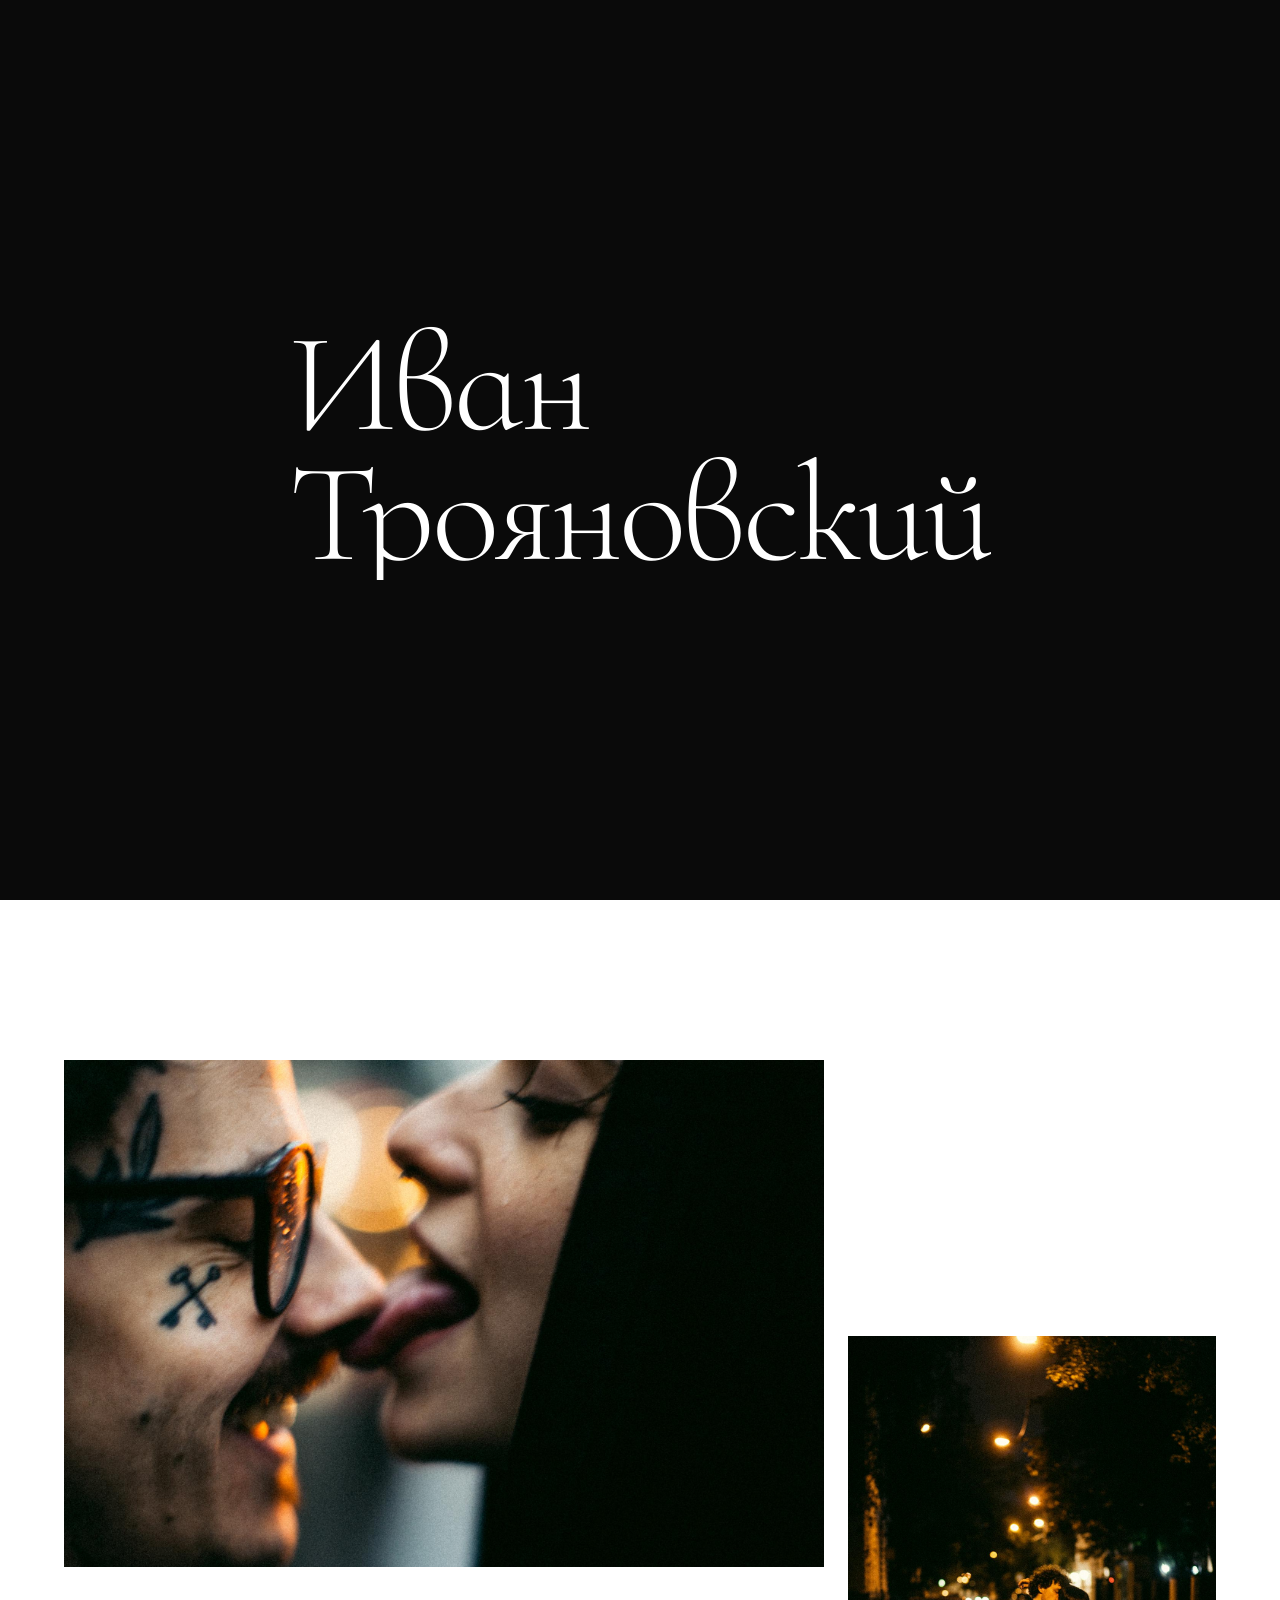
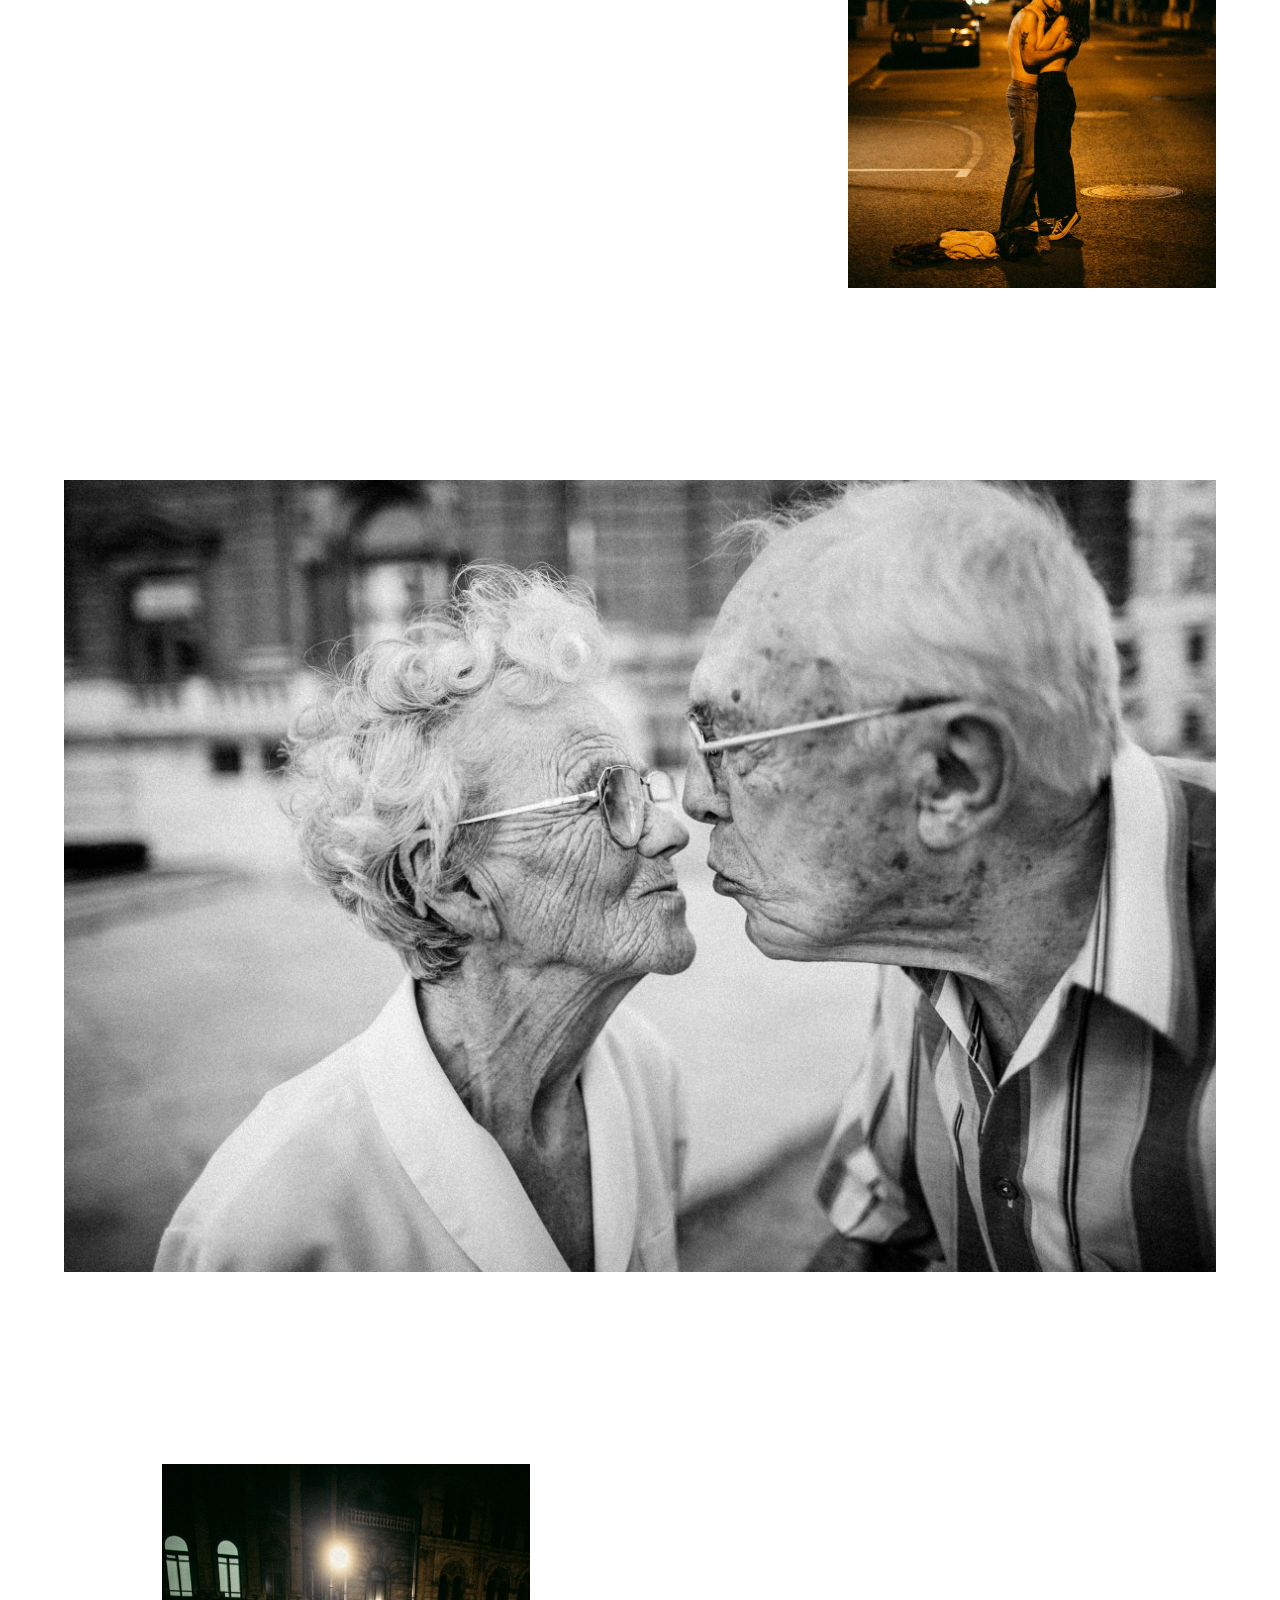
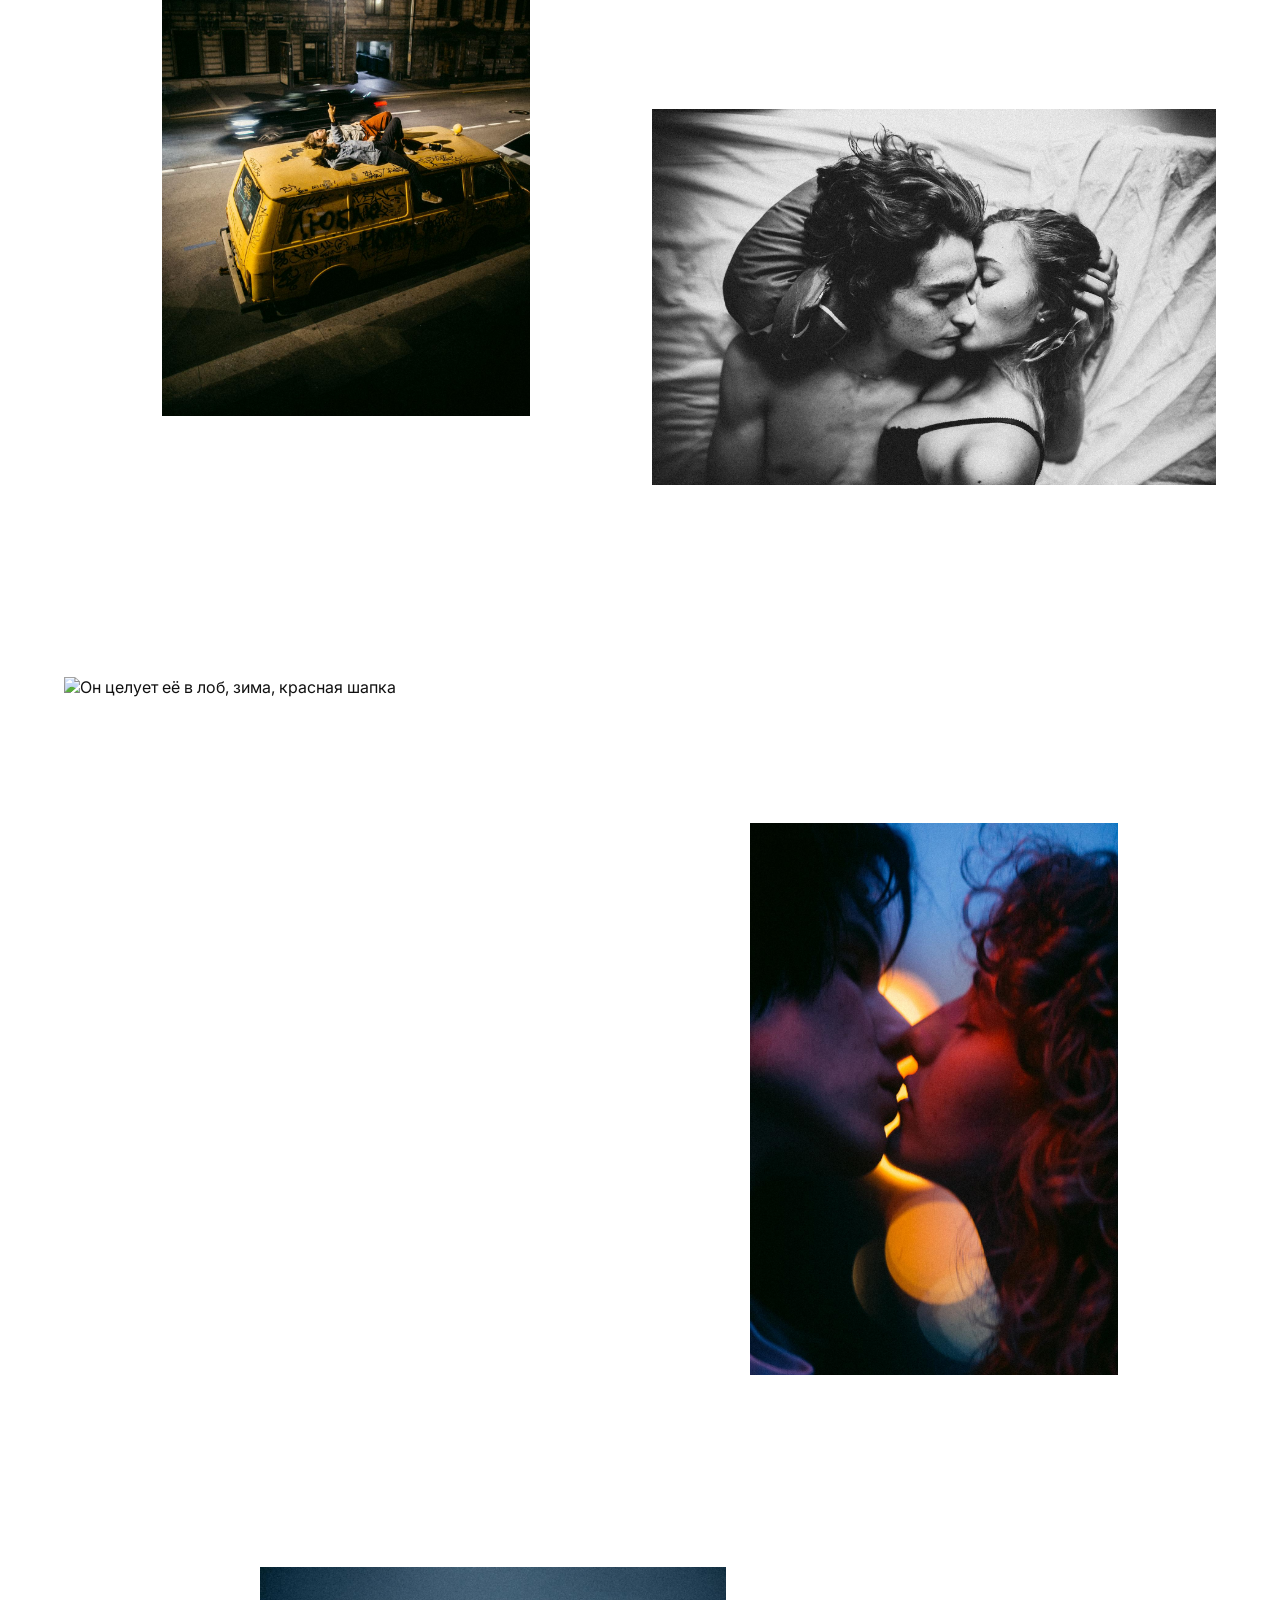
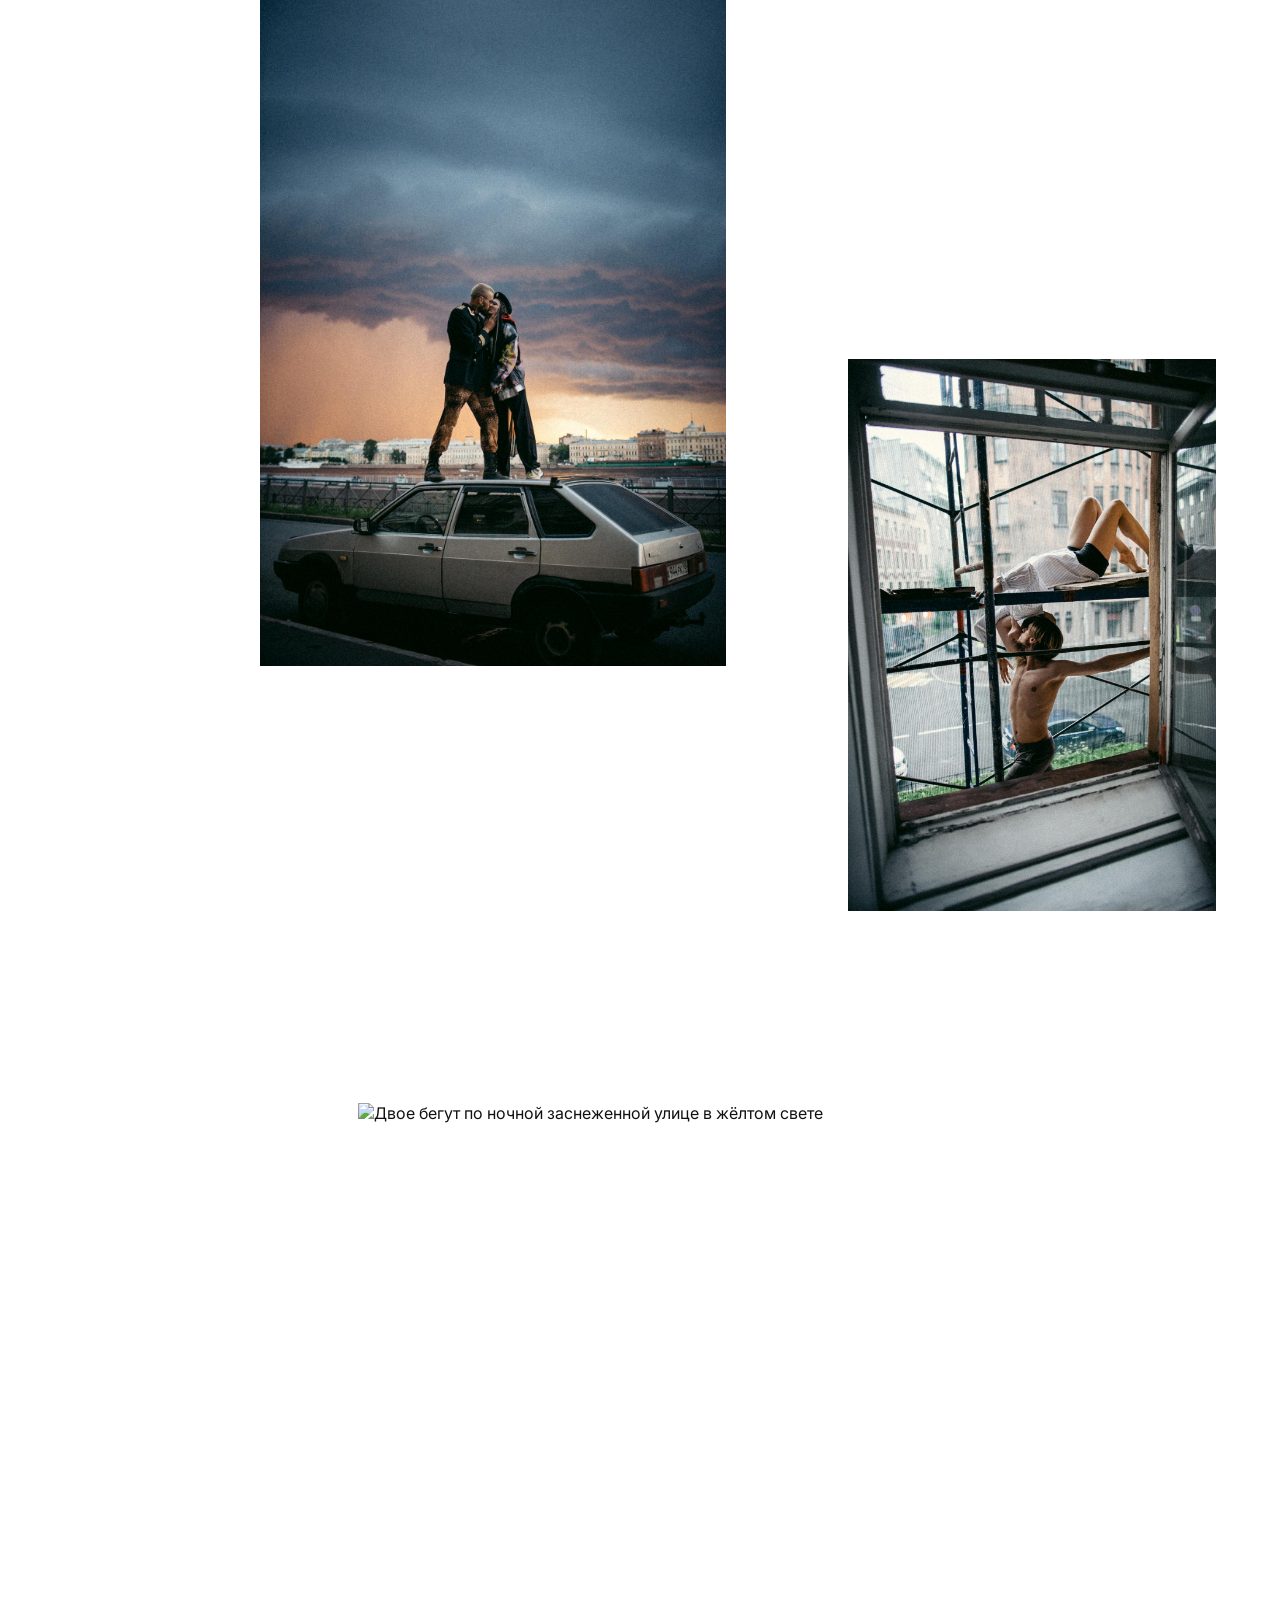
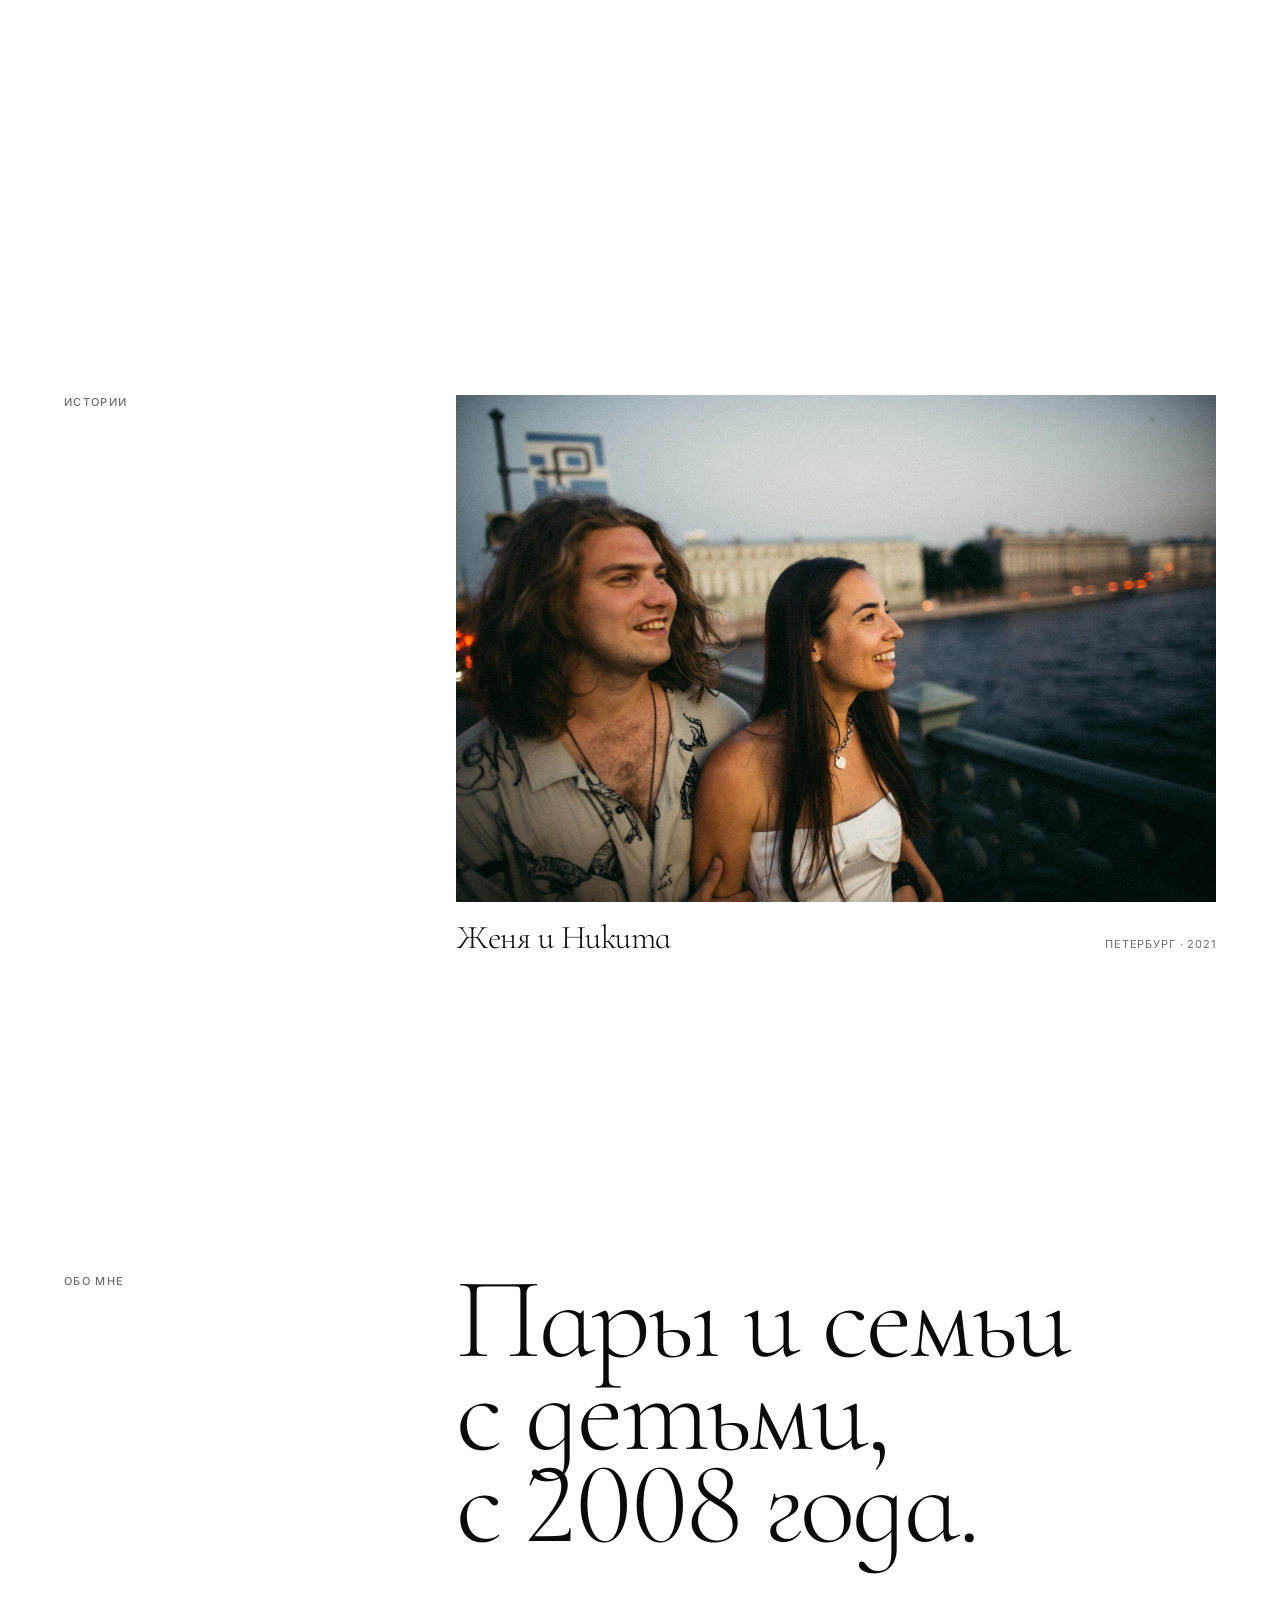
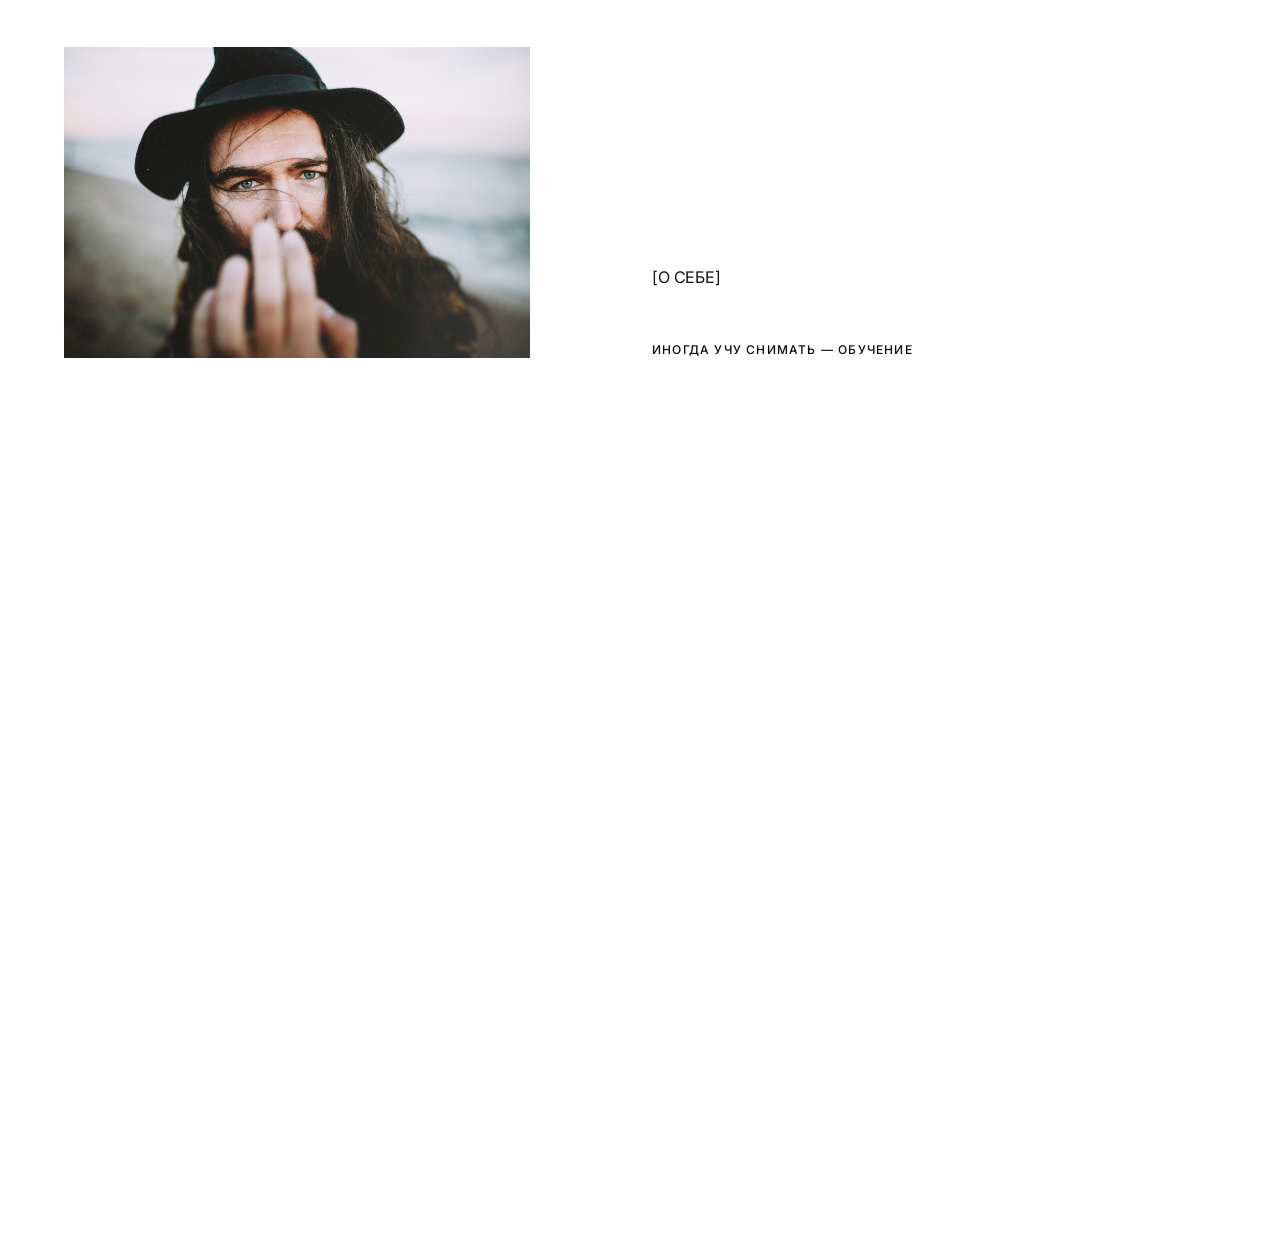
==== index.html @ 15f3536f "v2: сайт-портфолио по ТЗ «золотая середина» - Герой на весь экран без рамки (--hero-inset: 0), подпи" ====
<!doctype html>
<html lang="ru">
<head>
<meta charset="utf-8">
<meta name="viewport" content="width=device-width, initial-scale=1">
<title>Иван Трояновский — фотограф</title>
<meta name="description" content="Фотографирую любовь людей по всему миру: пары, семьи с детьми. Снимаю с 2008 года.">
<meta property="og:title" content="Иван Трояновский — фотограф">
<meta property="og:description" content="Фотографирую любовь людей по всему миру.">
<meta property="og:image" content="img/hero-poster.jpg">
<meta property="og:type" content="website">
<link rel="preconnect" href="https://fonts.googleapis.com">
<link rel="preconnect" href="https://fonts.gstatic.com" crossorigin>
<!-- Хранилище видео героя: ранний коннект, чтобы буфер пошёл сразу (см. config.js). -->
<link rel="preconnect" href="https://378927d7-40c7-486c-a37f-a3b5c4f454a6.selstorage.ru" crossorigin>
<link rel="preload" as="image" href="img/hero-poster.jpg" fetchpriority="high">
<link rel="stylesheet" href="https://fonts.googleapis.com/css2?family=Cormorant+Infant:ital,wght@0,300;1,300&family=Inter:wght@400;500&display=swap">
<link rel="stylesheet" href="assets/base.css">
<link rel="stylesheet" href="assets/photo-tilt.css">
<link rel="stylesheet" href="assets/site.css">
<!-- Флаги разделов (Обучение / Магазин) — до первой отрисовки. -->
<script src="assets/config.js"></script>
</head>
<body>

<!--
  Главная v2 — «золотая середина» (TZ-minimalism-v2.md). Сайт — портфолио:
  герой на весь экран → десять кадров → истории → кто я → футер с контактами.
  Убрано с главной (лежит в legacy/index-v1.html): действия под героем,
  акты I–IV, манифест, «Плёнка», счётчики, цитаты пар, тёмный мастер-класс
  (переехал на obuchenie.html), блок заявки. Заявка целиком — в legacy/.
-->

<!-- Прелоадер — § 8, без изменений. Та же раскладка, что у .heroname:
     блок имени по центру экрана, строки по левому краю. Подпись под именем
     есть только на герое и стоит абсолютно — имя на прелоадере и на видео
     совпадает 1:1. -->
<div class="preload" id="preload">
  <div class="wrap" style="width:100%">
    <div class="heroname-inner">
      <p class="namemark" aria-label="Иван Трояновский">
        <span class="namemark-line"><span>Иван</span></span>
        <span class="namemark-line"><span>Трояновский</span></span>
      </p>
    </div>
  </div>
</div>

<header class="navbar">
  <a class="logo" href="/" aria-label="Иван Трояновский">
    <svg viewBox="0 0 32 32" width="26" height="26" fill="none" stroke="currentColor" stroke-width="1.6" stroke-linecap="round" stroke-linejoin="round" aria-hidden="true">
      <path d="M16.4 26.6 C 9.7 21.7, 3.1 17.3, 4.1 11.1 C 4.8 6.9, 9.7 5.2, 13.2 8.2 C 14.4 9.3, 15.3 10.8, 15.9 12.1 C 16.6 10.5, 17.8 8.7, 19.4 7.6 C 23.2 5, 27.7 7.3, 27.4 11.9 C 27, 18.2, 20.5 22, 16.4 26.6 Z"/>
      <path d="M3 23 L 26 5"/>
      <path d="M26 5 L 21.1 6 M26 5 L 25.1 10.7"/>
      <path d="M3 23 L 6.7 22 M3 23 L 5 26.2"/>
    </svg>
  </a>
  <!-- Три пункта и язык — больше не добавлять (ТЗ v2 §3). -->
  <nav class="navmenu" id="navmenu">
    <a class="nav" href="/" aria-current="page">Портфолио</a>
    <a class="nav" href="obuchenie.html" data-flag="learning">Обучение</a>
    <a class="nav" href="magazin.html" data-flag="shop">Магазин</a>
    <a class="nav" href="/en/">RU / EN</a>
  </nav>
  <button class="burger" type="button" aria-label="Меню" aria-expanded="false" aria-controls="navmenu">
    <span></span><span></span>
  </button>
</header>

<main>

  <!-- Герой на весь экран, без белой рамки (--hero-inset: 0, ТЗ v2 №1). -->
  <section class="hero">
    <div class="herovideo">
      <video autoplay muted loop playsinline preload="auto" fetchpriority="high" poster="img/hero-poster.jpg"
             aria-label="Пара на видео, снятом Иваном Трояновским"></video>
    </div>
    <div class="heroname" id="heroname">
      <div class="wrap" style="width:100%">
        <div class="heroname-inner">
          <p class="namemark" aria-label="Иван Трояновский">
            <span class="namemark-line"><span>Иван</span></span>
            <span class="namemark-line"><span>Трояновский</span></span>
          </p>
          <!-- Посыл — формулировка Вани из голосовой заметки (ТЗ v2 №7).
               Варианты ему на выбор — в отчёте, финальную выбирает он. -->
          <p class="herotag lines d2">Фотографирую любовь людей по всему миру</p>
        </div>
      </div>
    </div>
  </section>

  <!-- Портфолио: десять кадров, не вся галерея (ТЗ v2 §4.1). Каждый кадр
       в своём ряду (§5), ширина 4–12 колонок, начало не с первой. Ряд .up
       подтянут вверх к соседу с другой стороны сетки — кадры заходят друг
       за друга по вертикали, но в один ряд не встают. Кадр во весь экран —
       без маски и без наклона (§7.8-бис). Выбор провизорный: из папки
       «Избранные» + два горизонтальных с прежней главной; финальные 8–12
       выбирает Ваня. -->
  <section class="wrap pfstart" id="portfolio" aria-label="Портфолио">

    <div class="grid pf">
      <div style="grid-column:1 / span 8">
        <div class="mask reveal" data-tilt><div class="inner ph" style="aspect-ratio:3/2"><img src="img/p01.jpg" alt="Поцелуй крупно, у него очки и татуировки на лице" loading="lazy"></div></div>
      </div>
    </div>

    <div class="grid pf up">
      <div class="fv r" style="grid-column:9 / span 4">
        <div class="mask reveal" data-tilt><div class="inner ph" style="aspect-ratio:2/3"><img src="img/p02.jpg" alt="Двое целуются посреди ночной улицы под фонарями" loading="lazy"></div></div>
      </div>
    </div>

    <div class="grid pf">
      <div class="mask" style="grid-column:1 / span 12"><div class="inner ph full"><img src="img/p03.jpg" alt="Пожилая пара тянется друг к другу для поцелуя" loading="lazy"></div></div>
    </div>

    <div class="grid pf">
      <div class="fv" style="grid-column:2 / span 4">
        <div class="mask reveal" data-tilt><div class="inner ph" style="aspect-ratio:2/3"><img src="img/p04.jpg" alt="Двое на крыше жёлтой машины ночью, Петербург" loading="lazy"></div></div>
      </div>
    </div>

    <div class="grid pf up up-l">
      <div style="grid-column:7 / span 6">
        <div class="mask reveal" data-tilt><div class="inner ph" style="aspect-ratio:3/2"><img src="img/p05.jpg" alt="Объятие и поцелуй в постели, чёрно-белый кадр" loading="lazy"></div></div>
      </div>
    </div>

    <div class="grid pf">
      <div style="grid-column:1 / span 6">
        <div class="mask reveal" data-tilt><div class="inner ph" style="aspect-ratio:3/2"><img src="img/w02.jpg" alt="Он целует её в лоб, зима, красная шапка" loading="lazy"></div></div>
      </div>
    </div>

    <div class="grid pf up">
      <div class="fv r" style="grid-column:8 / span 4">
        <div class="mask reveal" data-tilt><div class="inner ph" style="aspect-ratio:2/3"><img src="img/p06.jpg" alt="Поцелуй в синем и красном свете" loading="lazy"></div></div>
      </div>
    </div>

    <div class="grid pf">
      <div class="fv" style="grid-column:3 / span 5">
        <div class="mask reveal" data-tilt><div class="inner ph" style="aspect-ratio:2/3"><img src="img/p09.jpg" alt="Двое обнимаются на капоте старой машины под грозовым небом" loading="lazy"></div></div>
      </div>
    </div>

    <div class="grid pf up up-l">
      <div class="fv r" style="grid-column:9 / span 4">
        <div class="mask reveal" data-tilt><div class="inner ph" style="aspect-ratio:2/3"><img src="img/p08.jpg" alt="Двое в открытом окне: он внизу на подоконнике, она над ним на раме" loading="lazy"></div></div>
      </div>
    </div>

    <div class="grid pf">
      <div style="grid-column:4 / span 9">
        <div class="mask reveal" data-tilt><div class="inner ph" style="aspect-ratio:3/2"><img src="img/w01.jpg" alt="Двое бегут по ночной заснеженной улице в жёлтом свете" loading="lazy"></div></div>
      </div>
    </div>

  </section>

  <!-- Истории — подача съёмок по mersi-architecture.com/projets: обложка и
       под ней одна строка, имя слева, город и год справа. Только готовые
       истории; счётчика «568» и «Показать все» нет (ТЗ v2 §4.1). Фильтры
       по стадиям вернуть, когда историй станет больше трёх. -->
  <section class="sec wrap" id="istorii">
    <div class="grid">
      <div style="grid-column:1 / span 3">
        <p class="lbl lines">Истории</p>
      </div>
      <div style="grid-column:5 / span 8">
        <a class="storyitem" href="story-zhenya-nikita.html">
          <div class="mask reveal" data-tilt><div class="inner ph" style="aspect-ratio:3/2"><img src="img/zn-cover-lg.jpg" alt="Женя и Никита на набережной, Петербург" loading="lazy"></div></div>
          <span class="sline">
            <span class="sname">Женя и Никита</span>
            <span class="cap" style="margin:0">Петербург · <time datetime="2021">2021</time></span>
          </span>
        </a>
      </div>
    </div>
  </section>

  <!-- Кто я (ТЗ v2 §4.1): фото, чтобы было видно, кто это, и посыл.
       Текст «о себе» Ваня пишет сам — плейсхолдер, не выдумываем (§13).
       Мастер-класс на главной — одна тихая ссылка, не секция. -->
  <section class="sec wrap" id="obo-mne">
    <div class="grid">
      <div style="grid-column:1 / span 3">
        <p class="lbl lines">Обо мне</p>
      </div>
      <div style="grid-column:5 / span 8">
        <h2 class="h2 lines">Пары и семьи с&nbsp;детьми, с&nbsp;2008 года.</h2>
      </div>
    </div>
    <div class="grid" style="margin-top:96px;align-items:end">
      <div style="grid-column:1 / span 5">
        <div class="mask reveal" data-tilt><div class="inner ph" style="aspect-ratio:3/2"><img src="img/van-about.jpg" alt="Иван Трояновский, портрет в чёрной шляпе" loading="lazy"></div></div>
      </div>
      <div style="grid-column:7 / span 5">
        <p class="lead">[О СЕБЕ]</p>
        <p class="lines d1" style="margin-top:48px" data-flag="learning"><a class="nav" href="obuchenie.html">Иногда учу снимать — обучение</a></p>
      </div>
    </div>
  </section>

  <div style="height:192px"></div>
</main>

<!-- Футер обнажается, а не появляется (§ 7.5). Связь — только здесь,
     без формы: почта, Instagram, VK (ТЗ v2 §4.1). -->
<div class="footshell"></div>
<footer class="foot">
  <div class="footgrid">
    <div style="grid-column:1 / span 4">
      <p class="cap" style="margin:0">Фотограф · по всему миру</p>
    </div>
    <div style="grid-column:6 / span 3;display:flex;flex-direction:column;gap:16px;align-items:flex-start">
      <p class="lbl">Связь</p>
      <a class="nav" href="mailto:[ПОЧТА]">[ПОЧТА]</a>
    </div>
    <div style="grid-column:9 / span 2;display:flex;flex-direction:column;gap:16px;align-items:flex-start">
      <p class="lbl">Смотреть</p>
      <a class="nav" href="https://instagram.com/ivantroyanovsky" rel="noopener">Instagram</a>
      <a class="nav" href="https://vk.ru/ivantroyanovsky" rel="noopener">VK</a>
    </div>
    <div style="grid-column:11 / span 2;display:flex;flex-direction:column;gap:16px;align-items:flex-end">
      <p class="lbl">Язык</p>
      <a class="nav" href="/en/">RU / EN</a>
    </div>
  </div>
  <div style="height:64px"></div>
  <p class="footname">Иван<br>Трояновский</p>
  <div style="height:96px"></div>
  <div class="footgrid">
    <div style="grid-column:1 / span 12"><p class="cap" style="margin:0">© 2026</p></div>
  </div>
</footer>

<!-- Сетка по кнопке — служебный оверлей для вёрстки, не часть дизайна. -->
<button class="gridtoggle" type="button" id="gridtoggle" aria-pressed="false">Сетка</button>
<div class="gridoverlay" id="gridoverlay" aria-hidden="true">
  <span></span><span></span><span></span><span></span><span></span><span></span>
  <span></span><span></span><span></span><span></span><span></span><span></span>
</div>

<script src="assets/photo-tilt.js"></script>
<script src="assets/site.js"></script>
</body>
</html>
---- assets/base.css ----
/* base.css — токены и примитивы DESIGN.md.
   Значения меняются только здесь и в DESIGN.md, синхронно. */

:root{
  --canvas:#FFFFFF; --ink:#0A0A0A; --body:#111111;
  --muted:#6E6E6E; --hairline:#E5E5E5; --on-dark:#FFFFFF;
  --page-margin:64px; --max-width:none; --gutter:24px; --section-gap:320px;
  /* Герой на весь экран, без белой рамки (ТЗ v2, расхождение №1 с §5:
     было 24px / 20px). Переменная оставлена — вернуть рамку в один шаг. */
  --hero-inset:0px;
  /* Алый — единственный неоновый акцент вне фотографий (2026-09-05):
     выделение текста, тема любви/сердца. Расхождение с §3 названо в DESIGN.md. */
  --accent-love:#E8283C;
  --ease-reveal:cubic-bezier(.16,1,.3,1); --ease-ui:cubic-bezier(.65,0,.35,1);
}
@media (max-width:768px){
  :root{--page-margin:20px;--section-gap:160px;--hero-inset:0px}
}

*{box-sizing:border-box}
html{-webkit-text-size-adjust:100%;scroll-behavior:auto}
body{margin:0;background:var(--canvas);color:var(--body);font-family:Inter,system-ui,-apple-system,"Segoe UI",sans-serif;-webkit-font-smoothing:antialiased;text-rendering:optimizeLegibility;overflow-x:hidden}
p{margin:0}
img{max-width:100%}

::selection{background:var(--ink);color:var(--on-dark)}

/* Ссылки: линия в 1px растёт слева направо. Не text-decoration, не цвет. */
a{color:var(--ink);text-decoration:none;background-image:linear-gradient(var(--ink),var(--ink));background-repeat:no-repeat;background-position:0 100%;background-size:0 1px;transition:background-size 200ms var(--ease-ui)}
a:hover{background-size:100% 1px;color:var(--ink)}

.wrap{max-width:var(--max-width);margin:0 auto;padding:0 var(--page-margin)}
.grid{display:grid;grid-template-columns:repeat(12,minmax(0,1fr));gap:var(--gutter)}
.sec{margin-top:var(--section-gap)}

/* Типографика — § 4 */
.lbl{font-size:11px;font-weight:500;letter-spacing:.12em;text-transform:uppercase;color:var(--muted);margin:0}
.nav{font-size:12px;font-weight:500;letter-spacing:.1em;text-transform:uppercase;color:var(--ink)}
.cap{font-size:11px;font-weight:400;letter-spacing:.08em;text-transform:uppercase;color:var(--muted);margin:12px 0 0}
.h1{font-family:"Cormorant Infant",Georgia,serif;font-weight:300;font-size:clamp(60px,9vw,144px);line-height:.8;letter-spacing:-.02em;color:var(--ink);margin:0;text-wrap:balance}
.h2{font-family:"Cormorant Infant",Georgia,serif;font-weight:300;font-size:clamp(60px,9vw,144px);line-height:.8;letter-spacing:-.02em;color:var(--ink);margin:0;text-wrap:balance}
.h3{font-family:"Cormorant Infant",Georgia,serif;font-weight:300;font-size:clamp(60px,9vw,144px);line-height:.8;letter-spacing:-.02em;color:var(--ink);margin:0;text-wrap:balance}
.q{font-family:"Cormorant Infant",Georgia,serif;font-style:italic;font-weight:300;font-size:clamp(24px,3vw,40px);line-height:1.25;color:var(--ink);margin:0;text-wrap:pretty}
.lead{font-size:clamp(16px,1.2vw,19px);font-weight:400;line-height:1.55;letter-spacing:-.01em;color:var(--body);margin:0;max-width:54ch;text-wrap:pretty}
.txt{font-size:15px;font-weight:400;line-height:1.65;max-width:62ch;color:var(--body);margin:0;text-wrap:pretty}
.num{font-family:"Cormorant Infant",Georgia,serif;font-weight:300;font-size:clamp(80px,13vw,260px);line-height:.86;letter-spacing:-.03em;font-variant-numeric:tabular-nums;color:var(--ink)}
.rule{height:1px;background:var(--hairline);border:0;margin:0}

/* Кадр — § 6. Ни рамки, ни тени, ни скругления. */
.ph{position:relative;width:100%;overflow:hidden;background:var(--canvas)}
.ph img{position:absolute;inset:0;width:100%;height:100%;object-fit:cover;display:block}
.mask{overflow:hidden;display:block}
.tmask{overflow:hidden;display:block;padding:.22em 0 .34em;margin:-.22em 0 0}

.btn{display:inline-block;background:var(--ink);color:var(--on-dark);border:0;border-radius:0;padding:20px 40px;font-family:inherit;font-size:11px;font-weight:500;letter-spacing:.12em;text-transform:uppercase;cursor:pointer;background-image:none}
.btn:hover{background:var(--ink);color:var(--on-dark);background-image:none}

/* ЕДИНОЕ ПРАВИЛО ПОЯВЛЕНИЯ (переписано 2026-09-07 по прямой правке
   «весь текст и фото появляются универсально, по одним правилам; никакого
   фейда, только по маске; скорость одна»). Фейд (`.fu`, бывший § 7 п. 1-бис)
   удалён с сайта целиком — вместе с ним снято расхождение, которое он вносил
   в § 7.1 и § 10. Осталось три применения одной и той же маски, все на
   `--dur-reveal` и `--ease-reveal`:
     .reveal — кадр и любой блок: вайп clip-path снизу вверх;
     .lines  — любой текст: построчно, строка выезжает из своей маски;
     .rise   — счётчики: цифра выезжает из .tmask.
   Стаггер между соседями — один: --stagger. */
:root{--dur-reveal:1800ms;--stagger:130ms}

.reveal{clip-path:inset(100% 0 0 0)}
.reveal>.inner{transform:scale(1.04)}
.reveal.in{animation:rv var(--dur-reveal) var(--ease-reveal) forwards}
.reveal.in>.inner{animation:sc var(--dur-reveal) var(--ease-reveal) forwards}
/* Конечное состояние маски раскрыто по трём сторонам за пределы бокса —
   иначе clip-path срезал бы мягкую тень hover-эффекта (§7.9, тень добавлена
   2026-09-06). Верхняя кромка по-прежнему доходит ровно до 0 — вайп сверху
   вниз не меняется. Доигравшая маска снимается совсем (.done из site.js):
   иначе clip-path обрезает миниатюры, вылетающие за блок на hover. */
@keyframes rv{to{clip-path:inset(0 -400px -400px -400px)}}
@keyframes sc{to{transform:scale(1)}}
.reveal.done{clip-path:none;animation:none}

/* Счётчики — § 7.3 */
.rise{display:block;transform:translateY(105%)}
.rise.in{animation:rs var(--dur-reveal) var(--ease-reveal) forwards}
@keyframes rs{to{transform:translateY(0)}}

/* Стаггер — § 7.2 и «правило ряда». Один шаг для всего: строки внутри блока
   и соседние блоки в ряду идут через --stagger.
   .d1/.d2/.d3 отдельным правилом (0,1,0) не хватало specificity против
   `animation:` шортхэнда в .reveal.in/.rise.in (0,2,0) — тот неявно
   обнуляет delay, и весь ряд кадров/счётчиков открывался разом несмотря
   на классы d1/d2 в разметке (правка 2026-09-07). Задаём задержку прямо
   на комбинации классов, с более высокой specificity. */
.d1{animation-delay:var(--stagger)}
.d2{animation-delay:calc(var(--stagger)*2)}
.d3{animation-delay:calc(var(--stagger)*3)}
.reveal.in.d1,.rise.in.d1{animation-delay:var(--stagger)}
.reveal.in.d2,.rise.in.d2{animation-delay:calc(var(--stagger)*2)}
.reveal.in.d3,.rise.in.d3{animation-delay:calc(var(--stagger)*3)}

/* Текст построчно из маски — § 7.1-бис (переписан 2026-09-07). Та же техника,
   что у .namemark-line (§8), обобщённая на любой текст: заголовки, лейблы,
   абзацы, подписи, ссылки. Строку режет DOM-обёртка .ln (overflow:hidden),
   текст внутри идёт translateY(105%) → 0. Строки нарезает splitLines() в
   site.js — текст многострочный и переносится по-разному на разных экранах,
   фиксированной разметкой не взять. Номер строки приходит из JS в --i,
   отсюда же общий стаггер.
   Доигравшая строка снимает overflow (.done из site.js): при line-height .8
   свисающие штрихи (у, р, ц, щ) не помещаются в строку, и маска, оставленная
   навсегда, их срезала бы. Пока строка не доиграла — маска на месте, поэтому
   на входе ничего не подглядывает. Так интерлиньяж остаётся ровно 80% и
   одинаков между любой парой строк — без padding-компенсаций. */
/* Маска строки — clip-path, а не overflow:hidden, и с постоянным запасом на
   выносные элементы. При line-height:.8 буквы вылезают за строку на .196em
   вниз (у, р, ц, щ) и на .077em вверх (замерено 2026-09-07) — жёсткий бокс
   их срезает. Прежнее решение снимало маску после доигрывания, и низ буквы
   проявлялся рывком с задержкой; здесь запас есть с самого начала, поэтому
   снимать нечего. clip-path выбран потому, что не трогает раскладку: 80%
   интерлиньяжа остаются ровно 80%, без padding-компенсаций и схлопывания
   полей. Горизонтальный запас — на строку, которая на пиксель шире бокса. */
.lines .ln{display:block;clip-path:inset(-.14em -.5em -.26em -.5em)}
/* nowrap обязателен: внутри .ln лежит ровно одна отмеренная строка, и если
   она окажется хоть на пиксель шире бокса, инлайн-блок перенесёт её ещё раз
   сам — бокс станет двойной высоты, а зазор между строками «поплывёт».
   Именно это и был скачущий интерлиньяж (найдено 2026-09-07). */
/* Стартовая позиция ниже нижней кромки маски вместе с её запасом (105% + .4em),
   иначе верхушки букв торчали бы в этом запасе до начала подъёма. */
.lines .ln>span{display:inline-block;white-space:nowrap;transform:translateY(calc(105% + .4em));
  transition:transform var(--dur-reveal) var(--ease-reveal);
  transition-delay:calc(var(--i,0) * var(--stagger))}
.lines.in .ln>span{transform:translateY(0)}
.lines.no-anim .ln>span{transition:none}

@media (prefers-reduced-motion:reduce){
  .reveal,.reveal>.inner,.reveal.in,.reveal.in>.inner,.rise,.rise.in{animation:none!important;clip-path:none!important;transform:none!important;opacity:1!important;transition:none!important}
  .lines .ln{clip-path:none!important}
  .lines .ln>span{transform:none!important;transition:none!important}
}
---- assets/site.css ----
/* site.css — компоненты главной. Токены и примитивы — в base.css. */

/* Шапка фиксирована — якорь не должен приезжать ей под низ. */
section[id]{scroll-margin-top:120px}

/* Навигация — § 8. Fixed, без подложки и блюра.
   Над героем mix-blend-mode:difference, дальше — обычный чёрный текст. */
.navbar{position:fixed;top:0;left:0;right:0;z-index:50;display:flex;align-items:center;justify-content:space-between;padding:48px var(--page-margin) 32px}
.navbar a{color:var(--on-dark);background-image:linear-gradient(var(--on-dark),var(--on-dark))}
.navbar.solid a{color:var(--ink);background-image:linear-gradient(var(--ink),var(--ink))}
.navbar .logo{display:block;line-height:0;background-image:none}
.navbar .logo svg{display:block;color:inherit}
.navmenu{display:flex;gap:40px;align-items:center}
/* Текущий раздел — линия стоит, а не растёт (v2: три пункта меню). */
.navmenu a[aria-current="page"]{background-size:100% 1px}

/* Флаги разделов из config.js: выключенный раздел прячет все свои входы. */
.off-learning [data-flag="learning"],.off-shop [data-flag="shop"]{display:none!important}
.burger{display:none;background:none;border:0;padding:12px;margin:-12px;cursor:pointer;color:inherit;font:inherit}
.burger span{display:block;width:22px;height:1px;background:currentColor}
.burger span+span{margin-top:6px}

/* Прелоадер и имя героя — унифицированы 2026-09-05: общая марка `.namemark`
   (размер, положение, анимация одинаковые), различаются только контейнеры —
   `.preload` fixed на весь экран, `.heroname` absolute с --hero-inset внутри
   героя. Прелоадер — чёрный холст (было белым), имя на нём — белое: то же
   самое, что видно на видео секундой позже, единая заставка без монтажной
   склейки цвета. */
.preload{position:fixed;inset:0;z-index:100;background:var(--ink);
  display:flex;align-items:center;
  clip-path:inset(0 0 0 0);transition:clip-path 800ms var(--ease-reveal)}
.preload.gone{clip-path:inset(0 0 100% 0);pointer-events:none}

/* Уточнено 2026-09-05: имя больше не центрируется по видео как группа — стоит
   на той же 12-колоночной сетке, что и остальной сайт (`.wrap`/`.grid`), с
   якорем в 3-ю колонку, а не на --hero-inset. Вертикально по-прежнему по
   центру героя. */
.heroname{position:absolute;inset:0;z-index:2;
  display:flex;align-items:center;pointer-events:none}

/* Положение имени (правка 2026-09-07): блок имени центрируется по
   горизонтали и вертикали вьюпорта; строки «Иван» и «Трояновский» внутри
   блока выровнены по его левому краю. Прелоадер и герой правятся вместе —
   они обязаны совпадать 1:1. v2: центрируется не сама марка, а её обёртка
   .heroname-inner — к ней абсолютно привязана подпись под именем, поэтому
   подпись не сдвигает имя и прелоадер по-прежнему совпадает с героем. */
.preload .heroname-inner,.heroname .heroname-inner{position:relative;width:max-content;max-width:100%;margin-inline:auto}

.namemark{margin:0;font-family:"Cormorant Infant",Georgia,serif;font-weight:300;
  font-size:clamp(56px,11vw,200px);line-height:.92;letter-spacing:-.02em;color:var(--on-dark)}
.namemark-line{display:block;overflow:hidden;width:max-content}
.namemark-line>span{display:block;transform:translateY(105%);transition:transform 900ms var(--ease-reveal)}
.namemark-line:nth-child(2)>span{transition-delay:70ms}
.preload.in .namemark-line>span,.heroname.in .namemark-line>span{transform:translateY(0)}
.preload.out .namemark-line>span{transform:translateY(-105%);transition-duration:700ms;transition-delay:0ms}
@media (prefers-reduced-motion:reduce){
  .preload{transition:none!important}
  .namemark-line>span{transform:none!important;transition:none!important}
}

/* Герой (§ 5, исключение). Секция на всю высоту вьюпорта; само видео с
   2026-09-04 отступает со всех сторон на --hero-inset, поле — белый холст. */
.hero{position:relative;height:100svh;min-height:520px;overflow:hidden;background:var(--canvas)}
.herovideo{position:absolute;inset:var(--hero-inset);pointer-events:none}
.herovideo video{width:100%;height:100%;object-fit:cover;display:block}
/* Подпись под именем героя (добавлено 2026-09-05, перенесена из .herostrip,
   которую убрали целиком — дублировала имя). Уточнено 2026-09-05: больше
   отступа от имени, в одну строку (nowrap) на desktop; на mobile перенос
   разрешён обратно — иначе строка не влезает и вылезает за --hero-inset. */
.herotag{position:absolute;left:0;top:100%;margin:40px 0 0;font-size:15px;line-height:1.55;color:var(--on-dark);white-space:nowrap}

/* Два действия под видео героя (уточнено 2026-09-05: были CTA-ссылками поверх
   видео, теперь — блоки в потоке страницы, сразу под героем, на белом холсте).
   Большой заголовок — сама ссылка; подчёркивание убрано (background-image:none,
   как у .brow в списке историй) — растущая линия под гигантской антиквой
   выглядела бы тяжело, вместо неё лёгкий сдвиг вправо на ховере. */
.heroaction{display:block;background-image:none;color:inherit}
.heroaction .h3{display:inline-block;transition:transform 300ms var(--ease-ui)}
.heroaction:hover .h3{transform:translateX(10px)}

/* Портфолио v2 — десять кадров неровным ритмом (ТЗ v2 §4.1, §5–§6).
   Каждый кадр в своём ряду; .up подтягивает ряд вверх, чтобы кадр зашёл
   по вертикали за соседа с другой стороны сетки (в один ряд они не
   встают, колонки не пересекаются). Величина — в vw: высота соседа тоже
   растёт от ширины экрана. */
.pfstart{margin-top:160px}
.pf{margin-top:192px}
.pf:first-child{margin-top:0}
.pf.up{margin-top:-18vw}
.pf.up-l{margin-top:-24vw}
/* Кадр во весь экран (§5: ~88vh внутри поля) — без маски и наклона (§7.8-бис). */
.ph.full{height:88vh;min-height:420px}

/* Истории — по mersi-architecture.com/projets: обложка, под ней одна
   строка — имя слева, город и год справа. Ссылка — вся карточка-кадр;
   линии под ней нет, на ховере имя сдвигается на 10px, как у .brow. */
.storyitem{display:block;background-image:none;color:inherit}
.storyitem:hover{background-image:none}
.sline{display:flex;justify-content:space-between;align-items:baseline;gap:var(--gutter);margin-top:20px}
.sname{font-family:"Cormorant Infant",Georgia,serif;font-weight:300;font-size:clamp(28px,2.6vw,44px);line-height:1;letter-spacing:-.015em;color:var(--ink);display:inline-block;transition:transform 300ms var(--ease-ui)}
.storyitem:hover .sname{transform:translateX(10px)}

/* Стадии истории */
.stages{display:flex;gap:40px;align-items:baseline;flex-wrap:wrap}
.stage{font-size:11px;font-weight:500;letter-spacing:.12em;text-transform:uppercase;color:var(--muted);background-image:linear-gradient(var(--ink),var(--ink))}
.stage.on{color:var(--ink);background-size:100% 1px}

/* Список историй — § 7.4. Разделительные линии — служебные (§5), не акцент;
   под ховер картинкой гаснут, чтобы ничего не спорило с фото. */
.bigindex{border-top:1px solid var(--hairline);position:relative;transition:border-color 300ms var(--ease-ui)}
.bigindex:hover{border-top-color:transparent}
.brow{position:relative;z-index:2;display:flex;align-items:baseline;justify-content:space-between;gap:var(--gutter);padding:34px 0;border-bottom:1px solid var(--hairline);transition:opacity 300ms var(--ease-ui),border-color 300ms var(--ease-ui);background-image:none}
.bigindex:hover .brow{border-bottom-color:transparent}
.bigindex:hover .brow,.voicewrap:hover .voice{opacity:.35}
.bigindex .brow:hover,.voicewrap .voice:hover{opacity:1;background-image:none}
.bname{font-family:"Cormorant Infant",Georgia,serif;font-weight:300;font-size:clamp(36px,4.6vw,72px);line-height:1;letter-spacing:-.015em;color:var(--ink);display:inline-block;transition:transform 300ms var(--ease-ui)}
.brow:hover .bname{transform:translateX(10px)}
.bmeta{display:flex;gap:32px;align-items:baseline}
.thumb-follow{position:fixed;overflow:hidden;pointer-events:none;z-index:1;opacity:0;transition:opacity 220ms var(--ease-ui)}
.thumb-follow .ph{width:100%;height:100%}

.stats{display:grid;grid-template-columns:repeat(3,minmax(0,1fr));gap:var(--gutter);align-items:end}

.voicewrap{position:relative}
.voice{position:relative;z-index:2;padding:40px 0;border-top:1px solid var(--hairline);transition:opacity 300ms var(--ease-ui)}
.voice:last-of-type{border-bottom:1px solid var(--hairline)}
/* Без разделительных линий (2026-09-06) — только на index.html, у
   index-centered.html оставлен прежний вид, снимок для сравнения. */
.voicewrap.noline .voice{border:0}

/* Футер обнажается, а не появляется — § 7.5. Он лежит под страницей;
   уезжает вверх сам контент. .footshell — распорка в высоту футера, чтобы
   до конца страницы можно было доскроллить.
   Тёмная секция — исключение из §3, зафиксировано в DESIGN.md 2026-09-05. */
main{position:relative;z-index:1;background:var(--canvas)}
.footshell{position:relative;z-index:0}
.foot{position:fixed;left:0;right:0;bottom:0;z-index:0;padding:96px var(--page-margin) 48px;background:var(--ink);color:var(--on-dark)}
.foot .lbl{color:rgba(255,255,255,.5)}
.foot .cap{color:rgba(255,255,255,.5)}
.foot a{color:var(--on-dark);background-image:linear-gradient(var(--on-dark),var(--on-dark))}
@media (prefers-reduced-motion:reduce){
  .foot{position:static}
  .footshell{display:none}
}
.footgrid{display:grid;grid-template-columns:repeat(12,minmax(0,1fr));gap:var(--gutter)}

/* Имя во весь экран внутри футера (реф. Kononenko). */
.footname{margin:0;text-align:left;color:var(--on-dark);font-family:"Cormorant Infant",Georgia,serif;
  font-weight:300;font-size:clamp(64px,13vw,320px);line-height:.88;letter-spacing:-.02em}

/* Кадр в руках — § 7.9. Рамка выходит поверх соседнего контента. */
.mask[data-tilt]{overflow:visible;position:relative;z-index:1}
.mask[data-tilt] .inner{overflow:hidden}
.mask[data-tilt]:hover{z-index:6}

/* Вылет за край (§5) выключен в основной, полноэкранной раскладке
   (2026-09-05): отступ от края до кадра должен совпадать с отступом
   до текста. Технику возвращает centered.css для альтернативной вёрстки. */
.bleed{width:100%}

/* Адаптив — § 11 */
@media (max-width:1024px){
  /* minmax(0,1fr), не 1fr: у нижнего трека min-content = ширина самого
     длинного неразрывного токена (строки .lines с white-space:nowrap —
     напр. «Мастер-класс» в .h3). С чистым 1fr этот токен раздувал колонку
     шире контейнера, и весь блок съедал правое поле страницы (20px).
     Найдено на мобилке 2026-09-07. */
  .grid{grid-template-columns:minmax(0,1fr);gap:48px}
  .grid>*{grid-column:1!important;margin-top:0!important;margin-left:0!important;width:auto!important}
  .sec .grid[style*="margin-top"]{margin-top:64px!important}
  .bleed{width:100%!important}
  .pfstart{margin-top:96px}
  .pf,.pf.up,.pf.up-l{margin-top:64px}
  .pf:first-child{margin-top:0}
  /* Вертикальный кадр на всю ширину планшета — выше экрана. Сужаем и
     чередуем край, чтобы ритм остался неровным и в одну колонку. */
  .grid>.fv{width:64%!important}
  .grid>.fv.r{justify-self:end}
  .ph.full{height:auto;min-height:0;aspect-ratio:3/2}
}
@media (max-width:768px){
  .herotag{white-space:normal;max-width:100%}
  .navbar{padding:36px var(--page-margin) 20px}
  .navmenu{position:fixed;inset:0;background:var(--canvas);flex-direction:column;justify-content:center;gap:32px;display:none;mix-blend-mode:normal}
  .navmenu a{color:var(--ink);background-image:linear-gradient(var(--ink),var(--ink));font-size:14px}
  .navbar.open{mix-blend-mode:normal}
  .navbar.open .navmenu{display:flex;gap:8px}
  /* Открытое меню — белый холст: белый над героем логотип на нём пропадал. */
  .navbar.open .logo{color:var(--ink);position:relative;z-index:1}
  /* Тач-цели ≥ 44px (§11, ТЗ v2 §8): текстовая ссылка 11–14px получает
     поле сверху и снизу, линия остаётся под самим текстом (content-box). */
  a.nav,.ecsec a{padding:14px 0;background-origin:content-box;background-clip:content-box}
  .burger{display:block;min-width:44px;min-height:44px}
  .navbar .logo{transform:translateX(8px)}
  .navbar .burger{transform:translateX(-8px)}
  .stats{grid-template-columns:1fr;gap:48px}
  .stages{gap:20px}
  .footgrid>*{grid-column:1 / span 12!important;align-items:flex-start!important;text-align:left!important;margin-bottom:40px}
  .bmeta{gap:16px;flex-wrap:wrap}
  .brow{flex-direction:column;align-items:flex-start;gap:12px}
  .thumb-follow{display:none}
  .grid>.fv{width:86%!important}
  .sline{flex-direction:column;gap:8px}
}

/* Мастер-класс — единственная тёмная секция в теле страницы (§3, расхождение
   зафиксировано 2026-09-05). Задача блока — перебивать всё остальное на
   странице, поэтому: чёрный холст во всю ширину, крупные вертикальные
   отступы, кадр на половину экрана. Секция сама уходит в край вьюпорта —
   поле держит .wrap внутри, как у футера. */
.mc{background:var(--ink);color:var(--on-dark);padding:192px 0}
.mc .h2,.mc .txt{color:var(--on-dark)}
.mc .lbl,.mc .cap{color:rgba(255,255,255,.5)}
.mc .btn{background:var(--canvas);color:var(--ink)}
.mc .btn:hover{background:var(--canvas);color:var(--ink)}
@media (max-width:768px){
  .mc{padding:96px 0}
}

/* Страницы разделов v2 — Обучение и Магазин (ТЗ v2 §4.2, §4.4).
   Героя нет, шапка сразу solid (site.js); отступ сверху — под неё. */
.pagehead{padding-top:220px}

/* Характеристики (урок, отпечаток): строки на волоске 1px (§3), термин —
   лейбл серым, значение — тем же капсом, но --ink, по правому краю. */
.spec{margin:40px 0 0;padding:0}
.spec>div{display:flex;justify-content:space-between;align-items:baseline;gap:24px;padding:14px 0;border-top:1px solid var(--hairline)}
.spec>div:last-child{border-bottom:1px solid var(--hairline)}
.spec dt,.spec dd{font-size:11px;font-weight:500;letter-spacing:.12em;text-transform:uppercase}
.spec dt{color:var(--muted)}
.spec dd{margin:0;color:var(--ink);text-align:right}
.mc .spec>div{border-color:rgba(255,255,255,.2)}
.mc .spec dt{color:rgba(255,255,255,.5)}
.mc .spec dd{color:var(--on-dark)}

/* Магазин: одна работа — один экран. Кадр целиком по своей пропорции
   (--ar в разметке), шириной в колонки, но не выше 86% экрана — поэтому
   вертикальный кадр сужается, а не вылезает за экран. Без маски и наклона
   (§7.8-бис). Текст — мелким столбцом рядом, по нижнему краю кадра. */
.work{min-height:100svh;display:flex;align-items:center;padding:64px 0}
.work>.wrap{width:100%}
.workgrid{align-items:end}
.workframe .ph{aspect-ratio:var(--ar);width:min(100%,calc(86svh * var(--ar)))}
.workframe.end .ph{margin-left:auto}
.wname{font-family:"Cormorant Infant",Georgia,serif;font-weight:300;font-size:clamp(28px,2.6vw,44px);line-height:1;letter-spacing:-.015em;color:var(--ink);margin:16px 0 0}

@media (max-width:1024px){
  .work{min-height:0;padding:48px 0}
  .workframe{order:-1}
  .workframe.end .ph{margin-left:0}
}
@media (max-width:768px){
  .pagehead{padding-top:140px}
}

/* Сетка по кнопке — служебный оверлей для вёрстки, не часть дизайна.
   Показывает те же 12 колонок, gutter и поле страницы, на которых стоит
   сайт. Кнопка — микро-гротеск в капсе (§4), без скруглений и теней (§3). */
.gridtoggle{position:fixed;left:var(--page-margin);bottom:24px;z-index:60;
  background:var(--ink);color:var(--on-dark);border:0;border-radius:0;
  padding:10px 16px;font-family:inherit;font-size:11px;font-weight:500;
  letter-spacing:.12em;text-transform:uppercase;cursor:pointer;opacity:.35;
  transition:opacity 200ms var(--ease-ui)}
.gridtoggle:hover,.gridtoggle[aria-pressed="true"]{opacity:1}
.gridoverlay{position:fixed;inset:0;z-index:59;pointer-events:none;display:none;
  max-width:var(--max-width);margin:0 auto;padding:0 var(--page-margin)}
.gridoverlay.on{display:grid;grid-template-columns:repeat(12,minmax(0,1fr));gap:var(--gutter)}
.gridoverlay span{background:rgba(232,40,60,.08);height:100%}
@media (max-width:1024px){
  .gridoverlay.on{grid-template-columns:1fr}
  .gridoverlay span:nth-child(n+2){display:none}
}
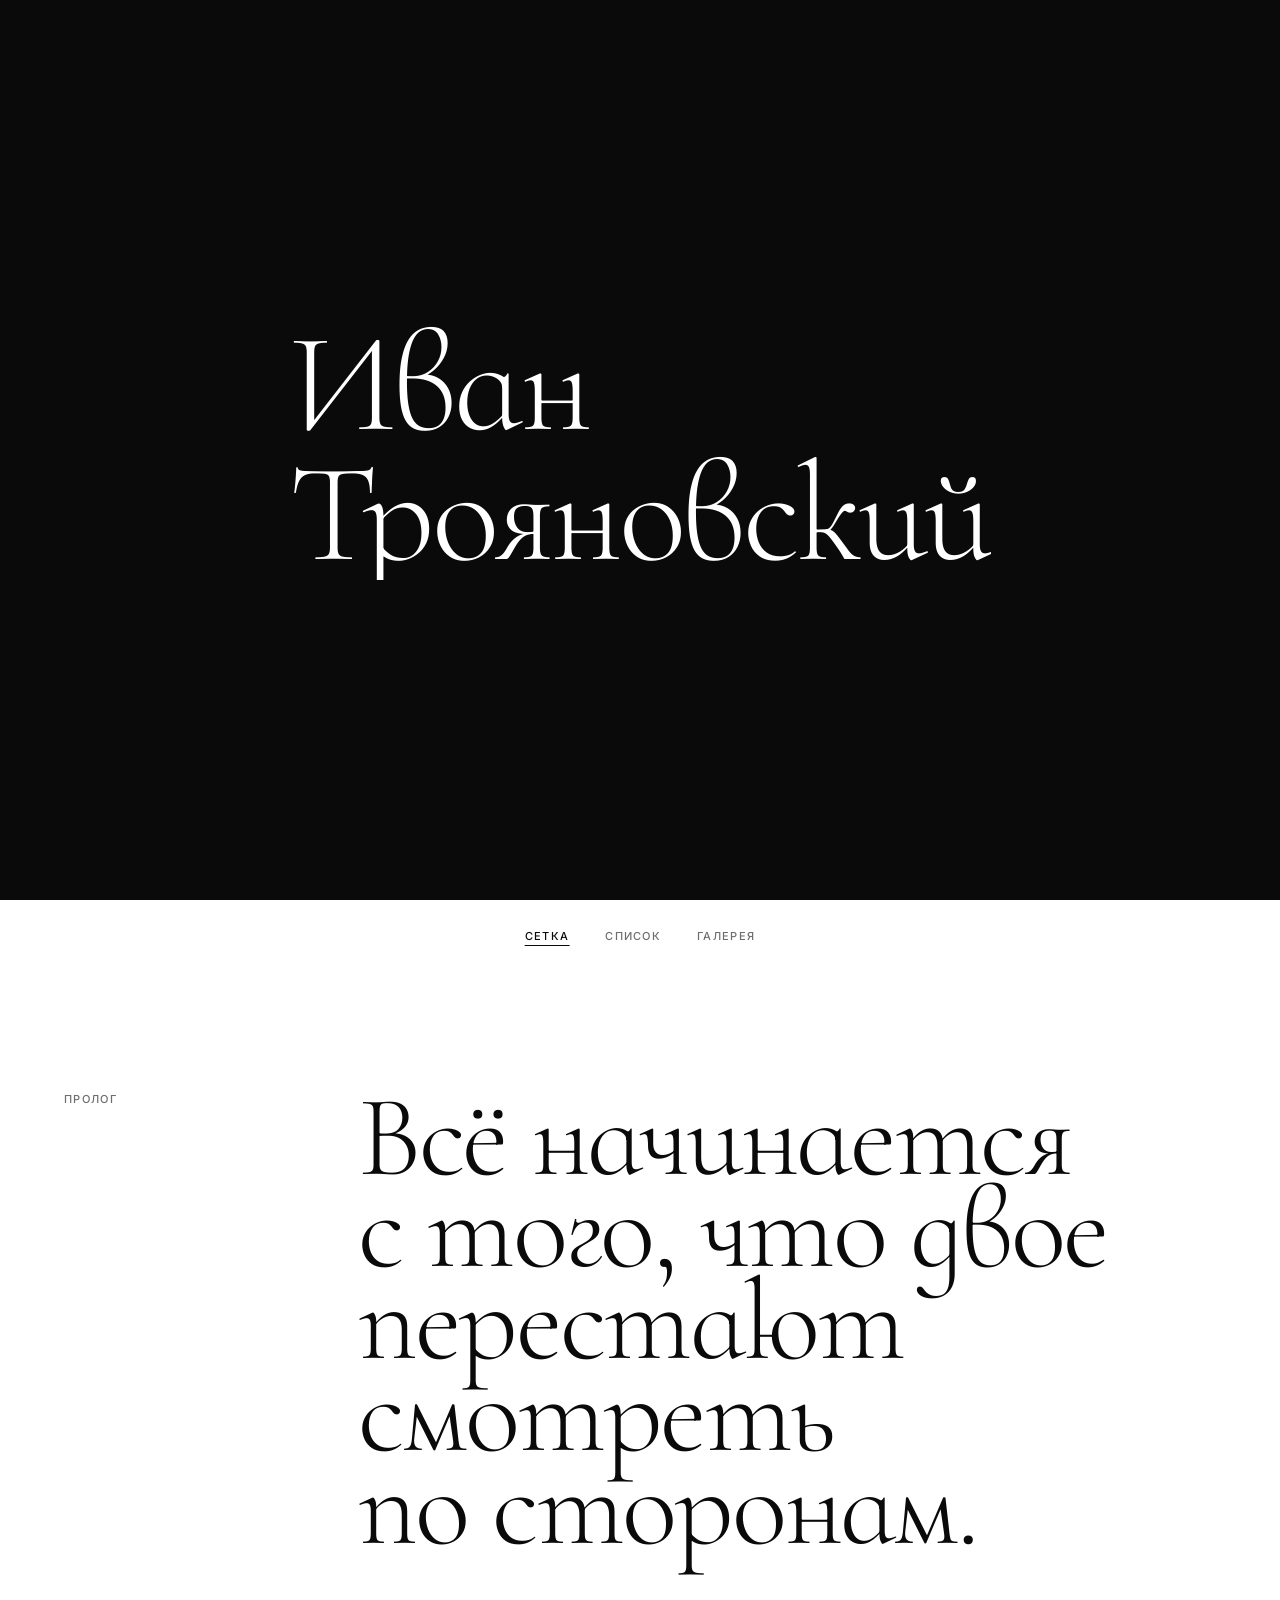
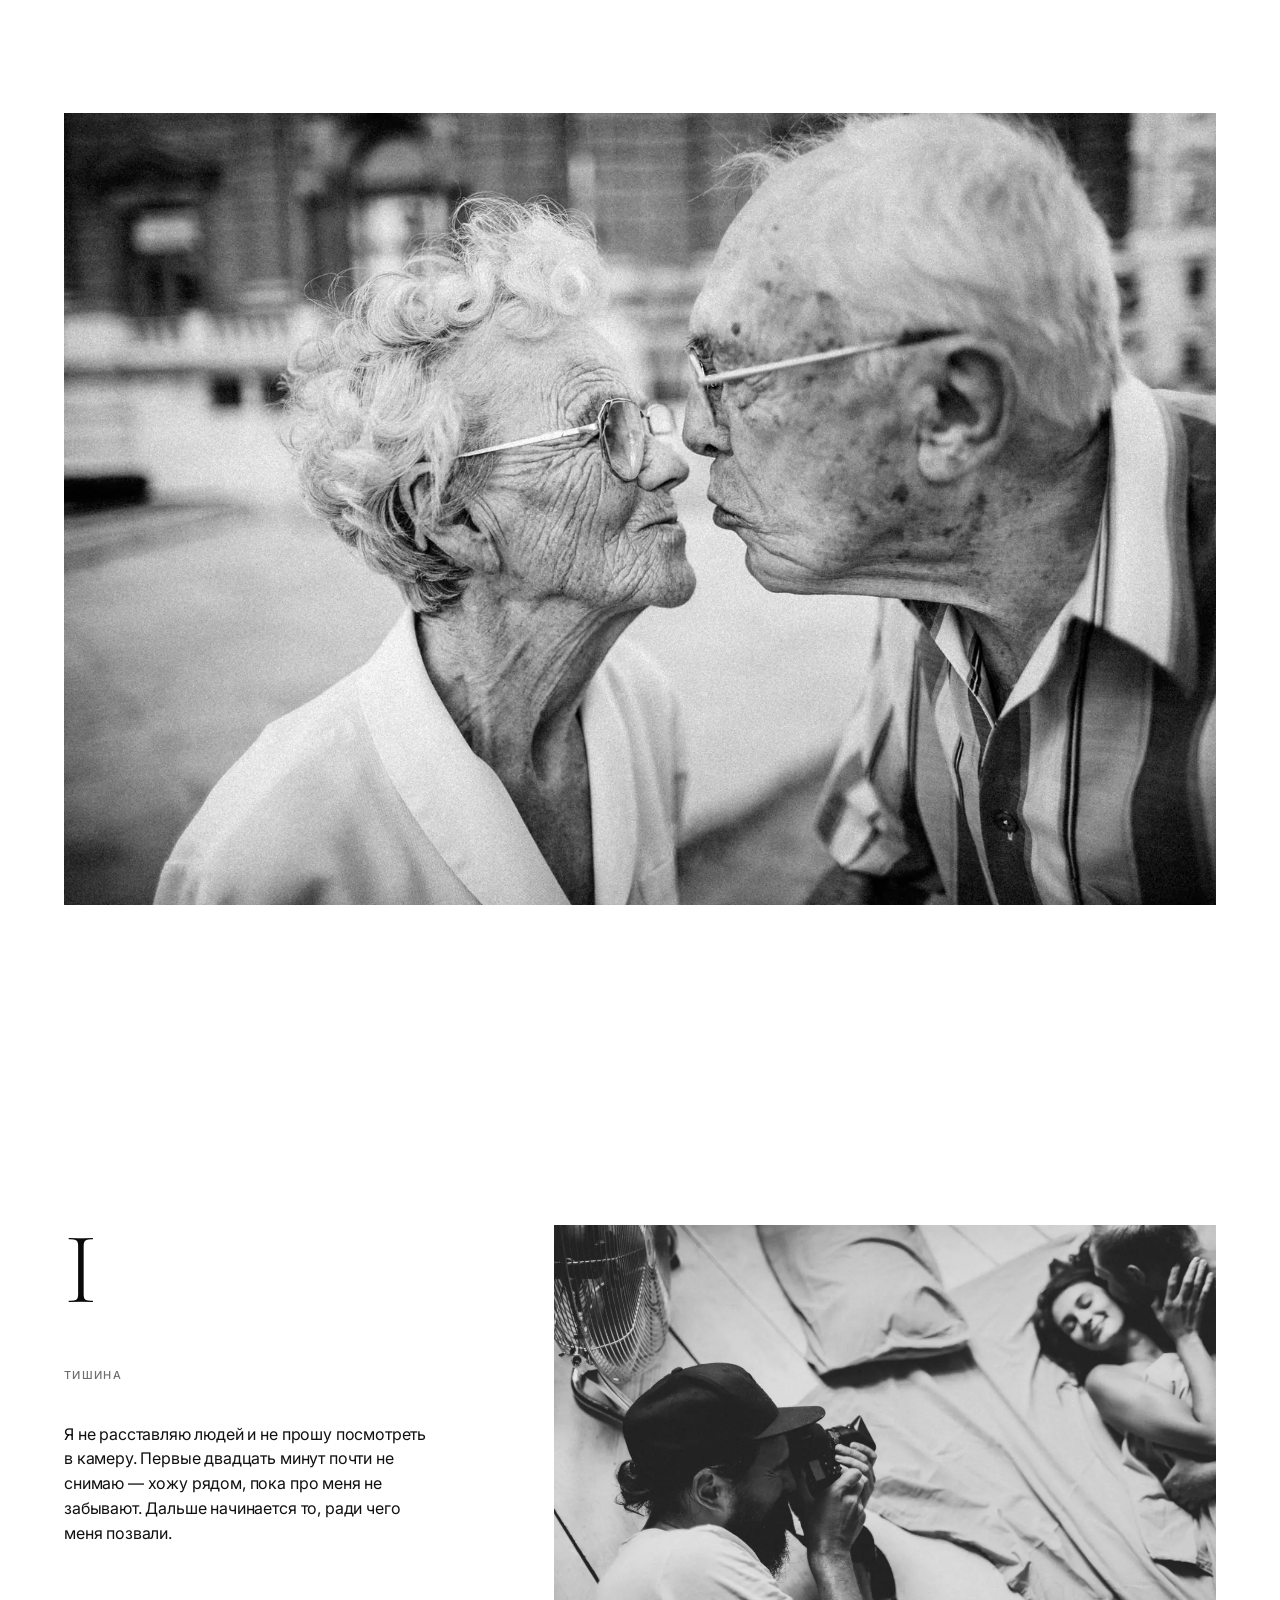
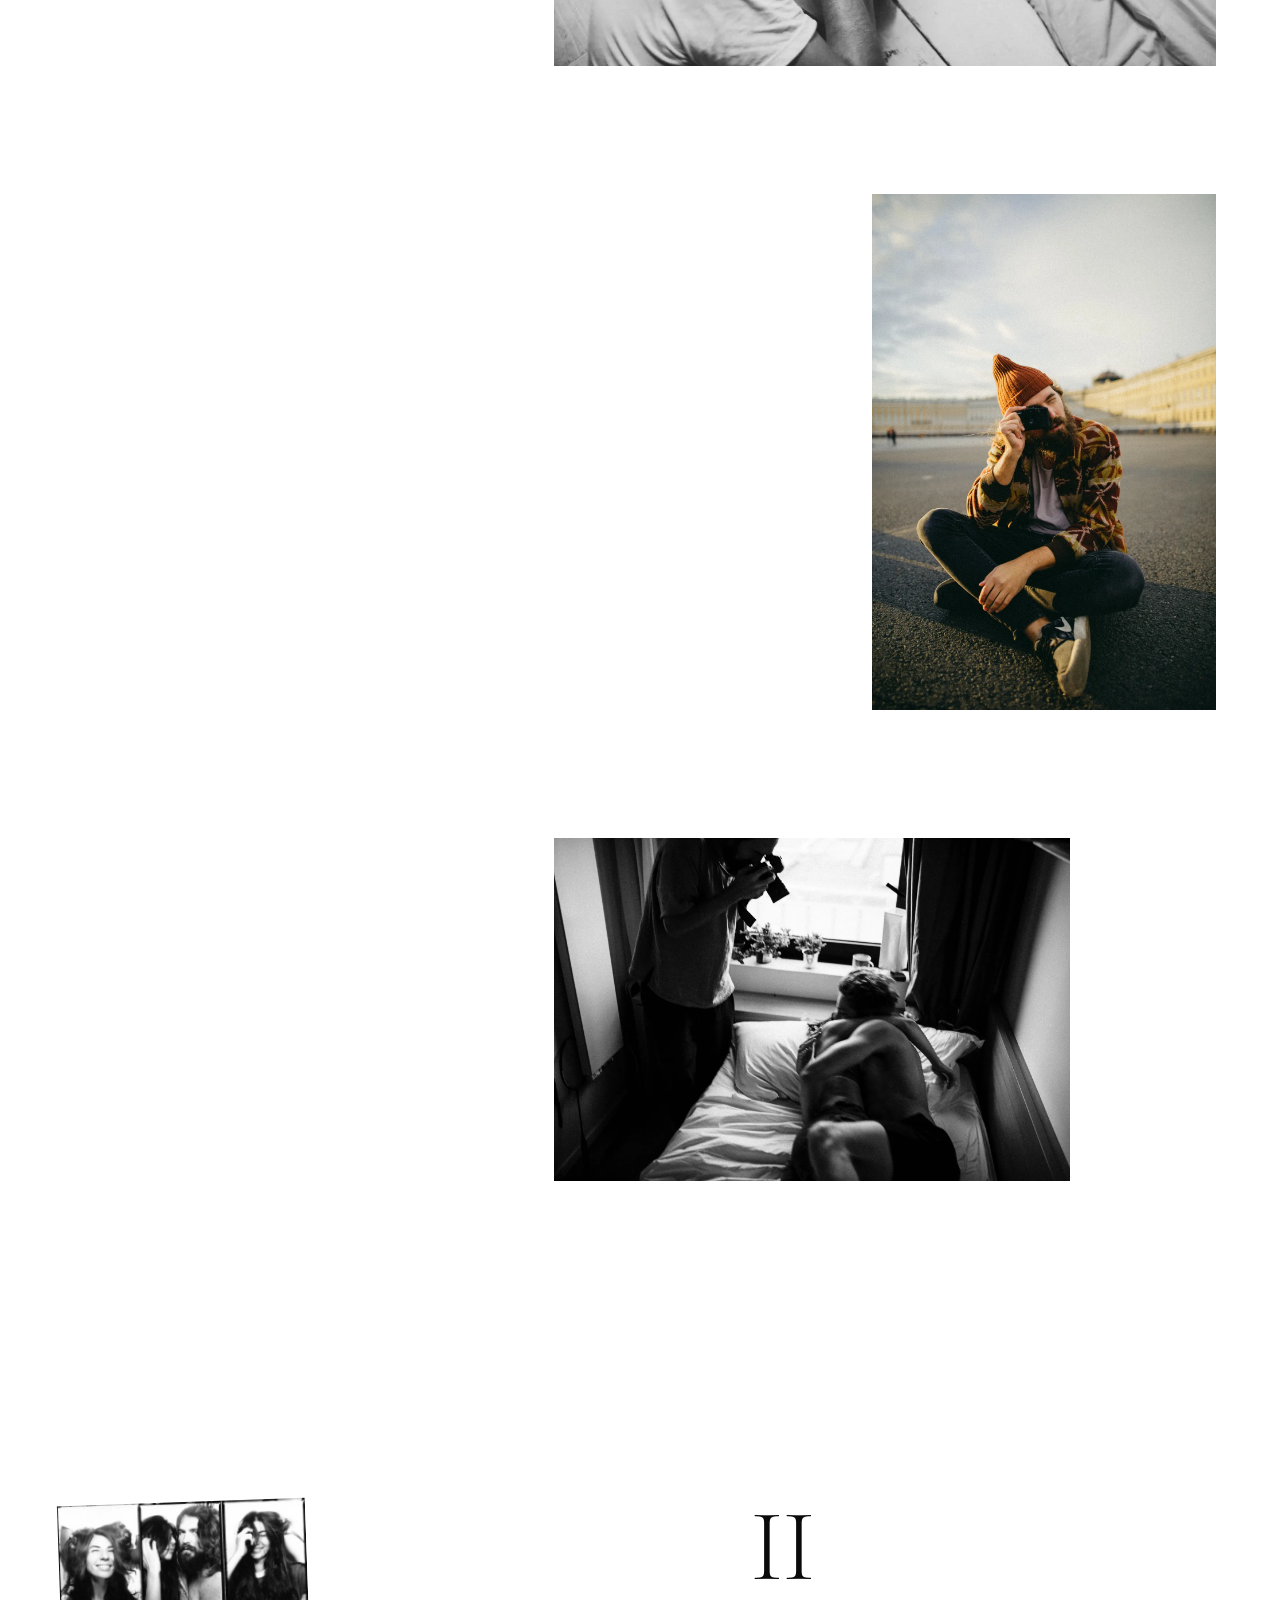
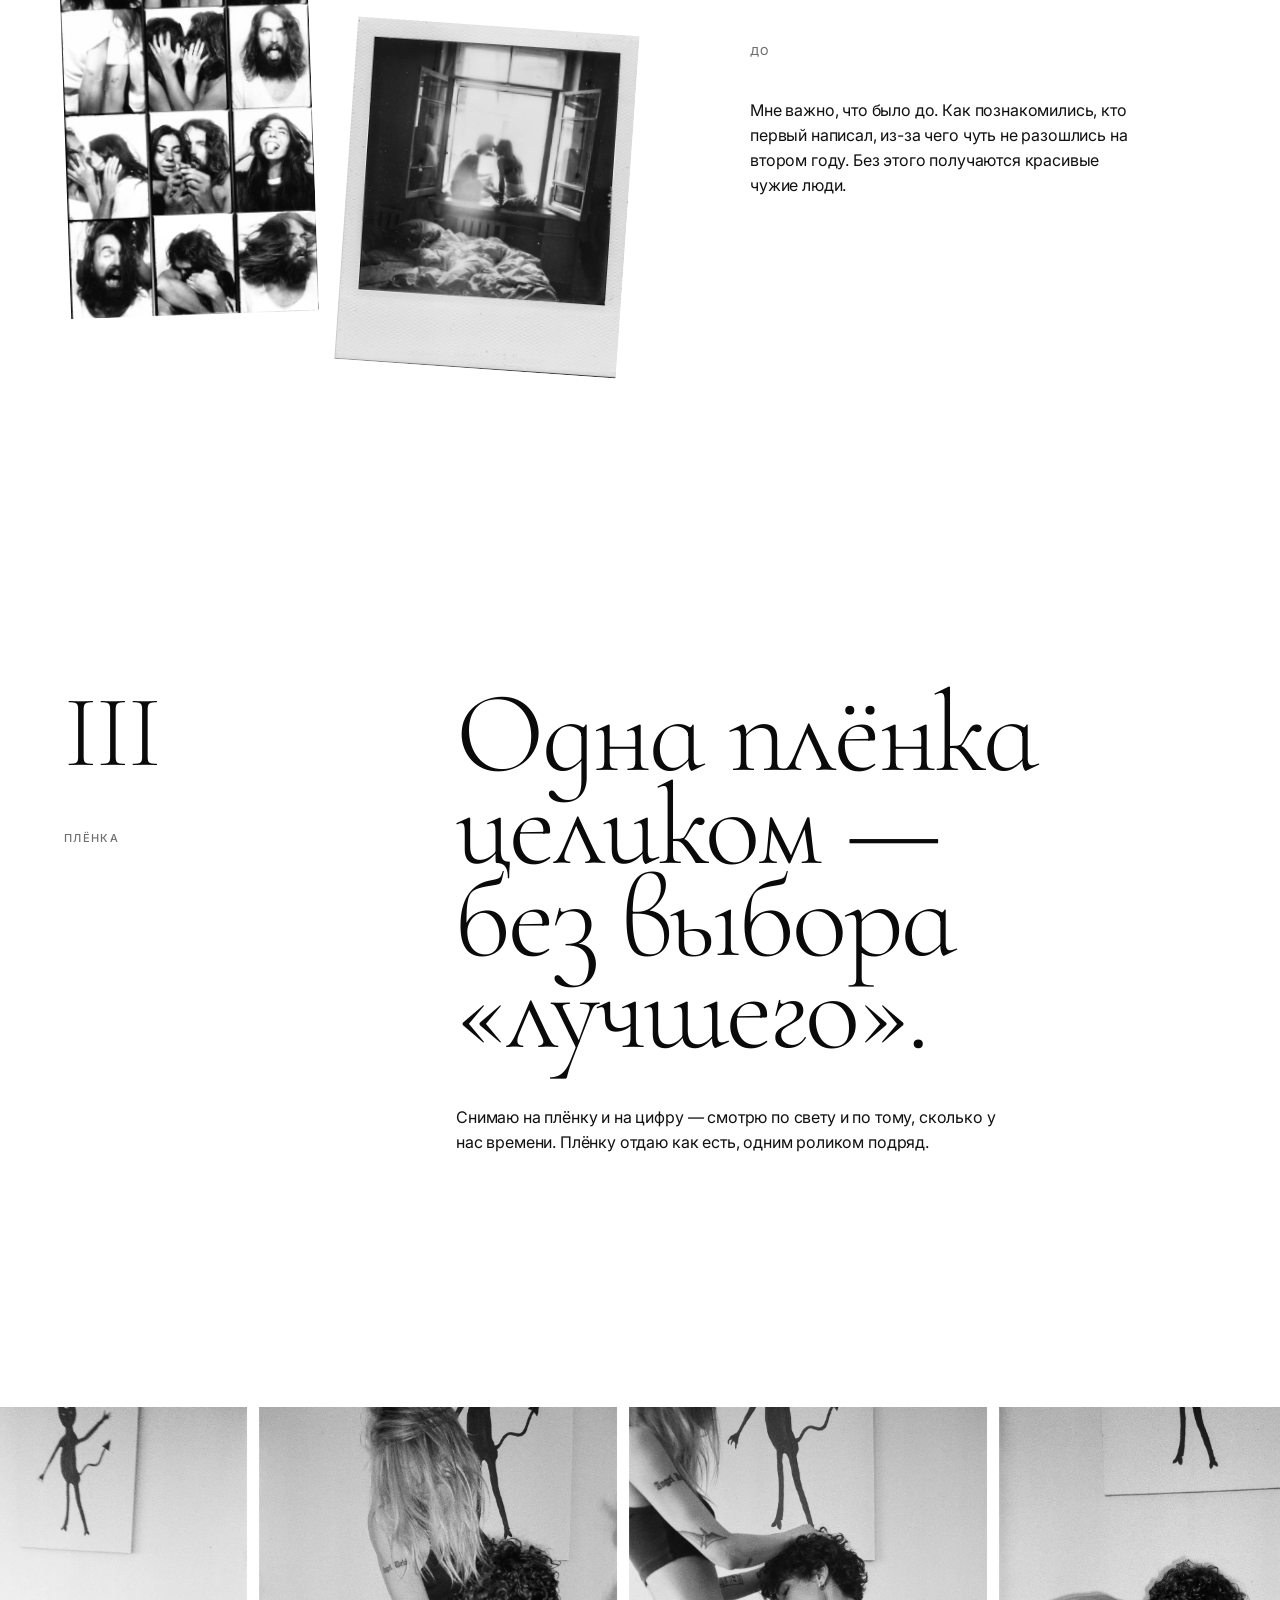
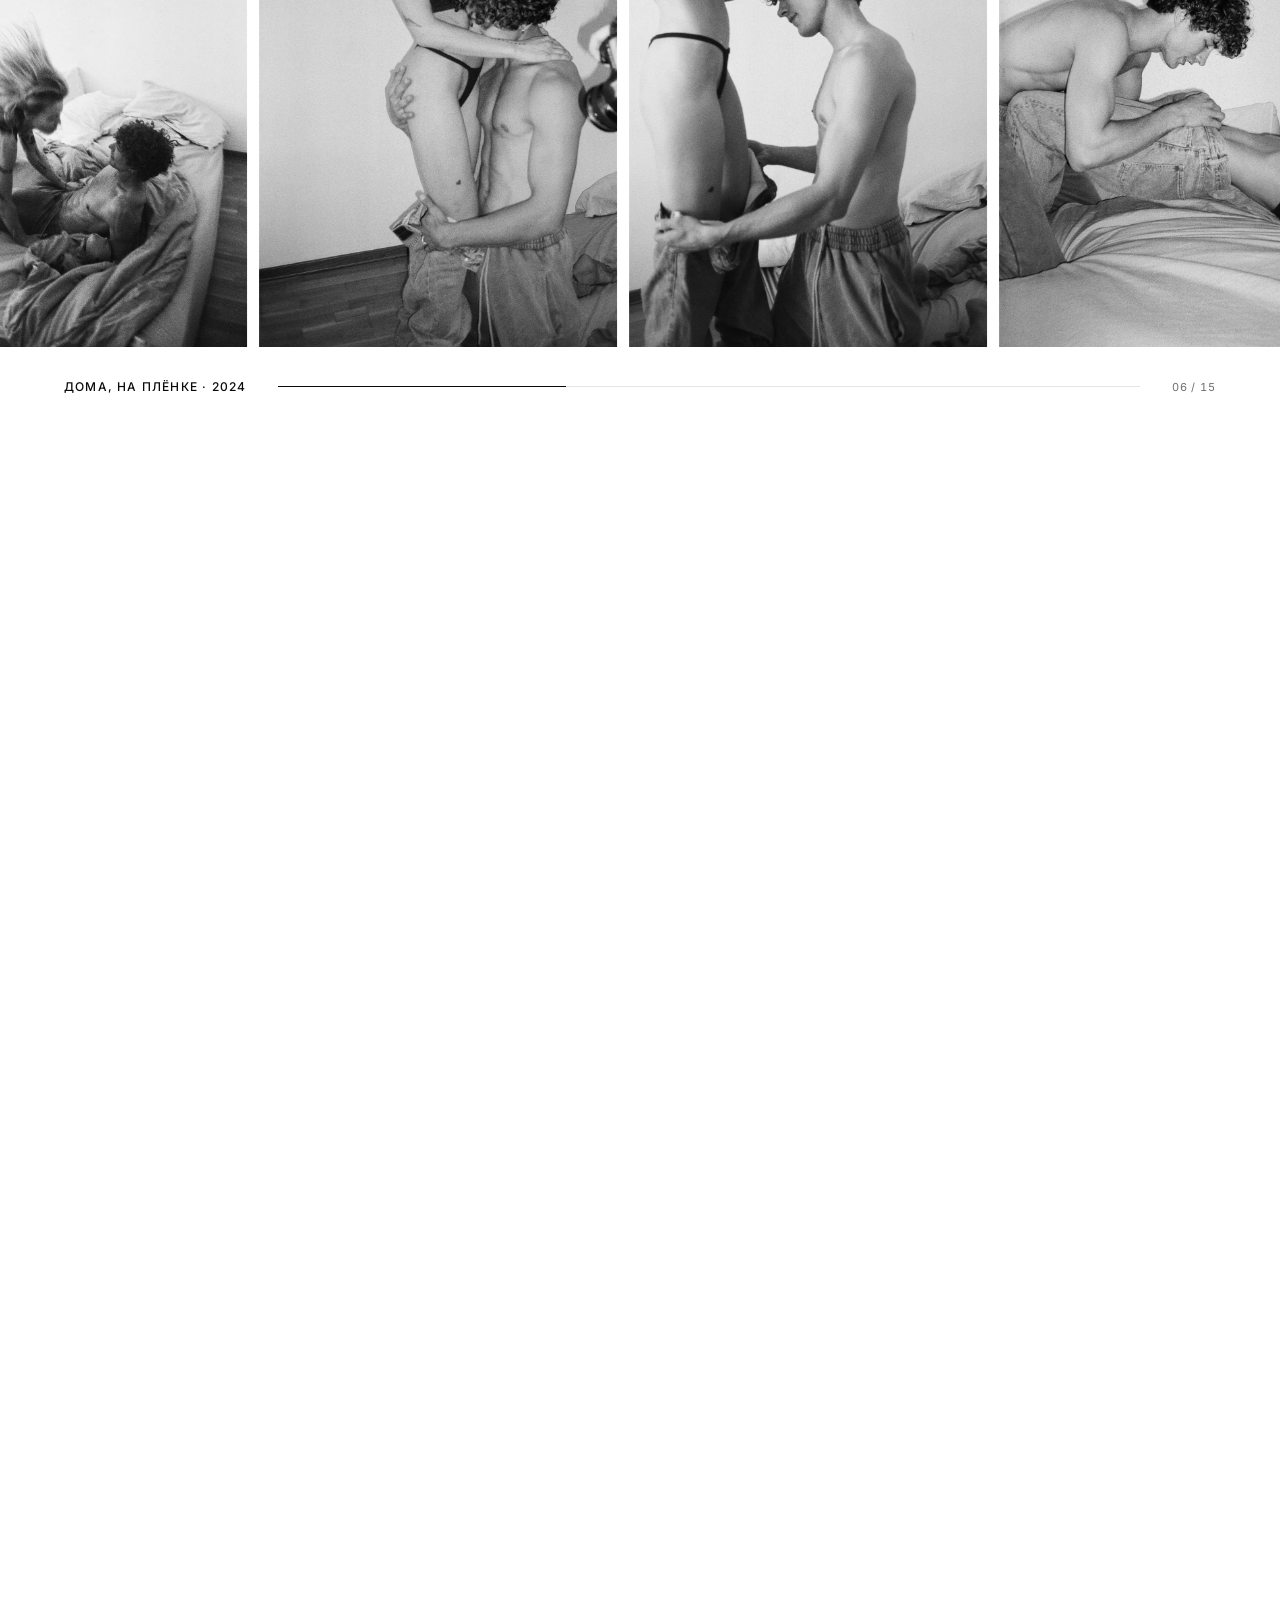
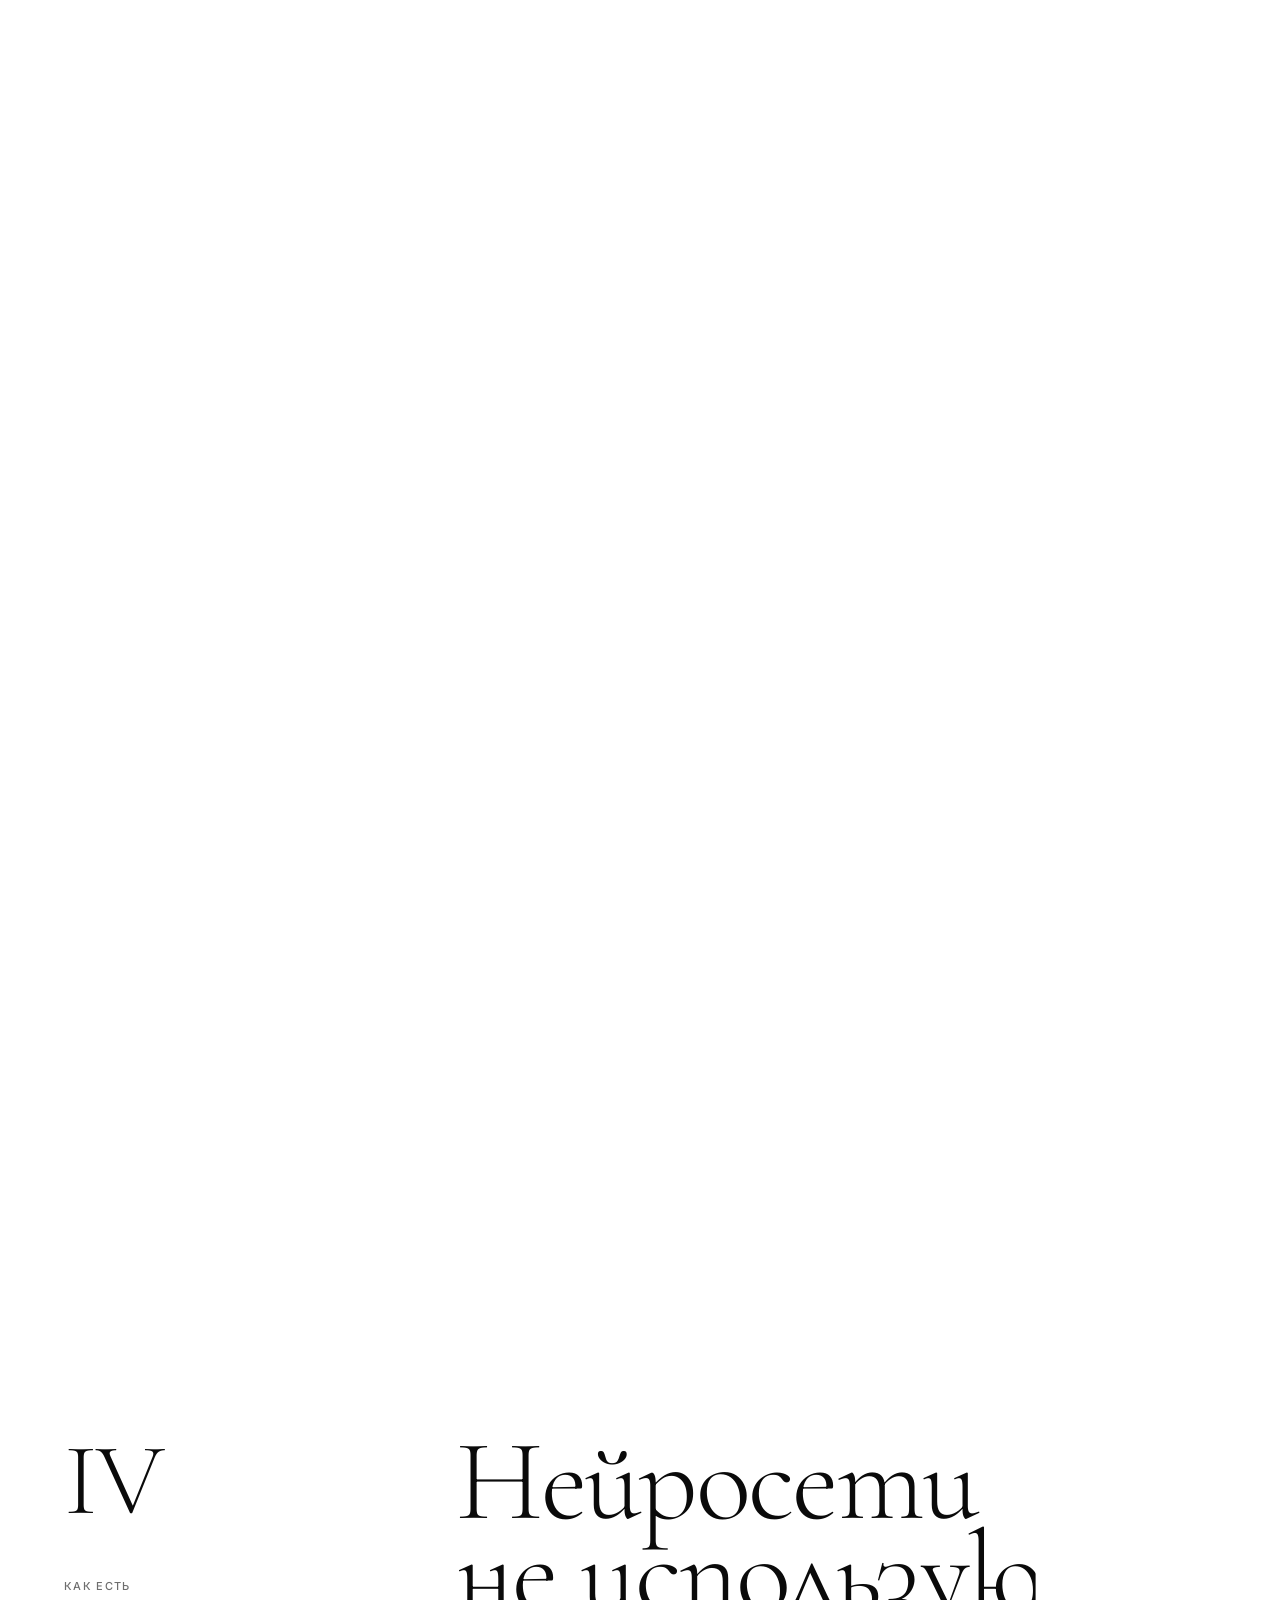
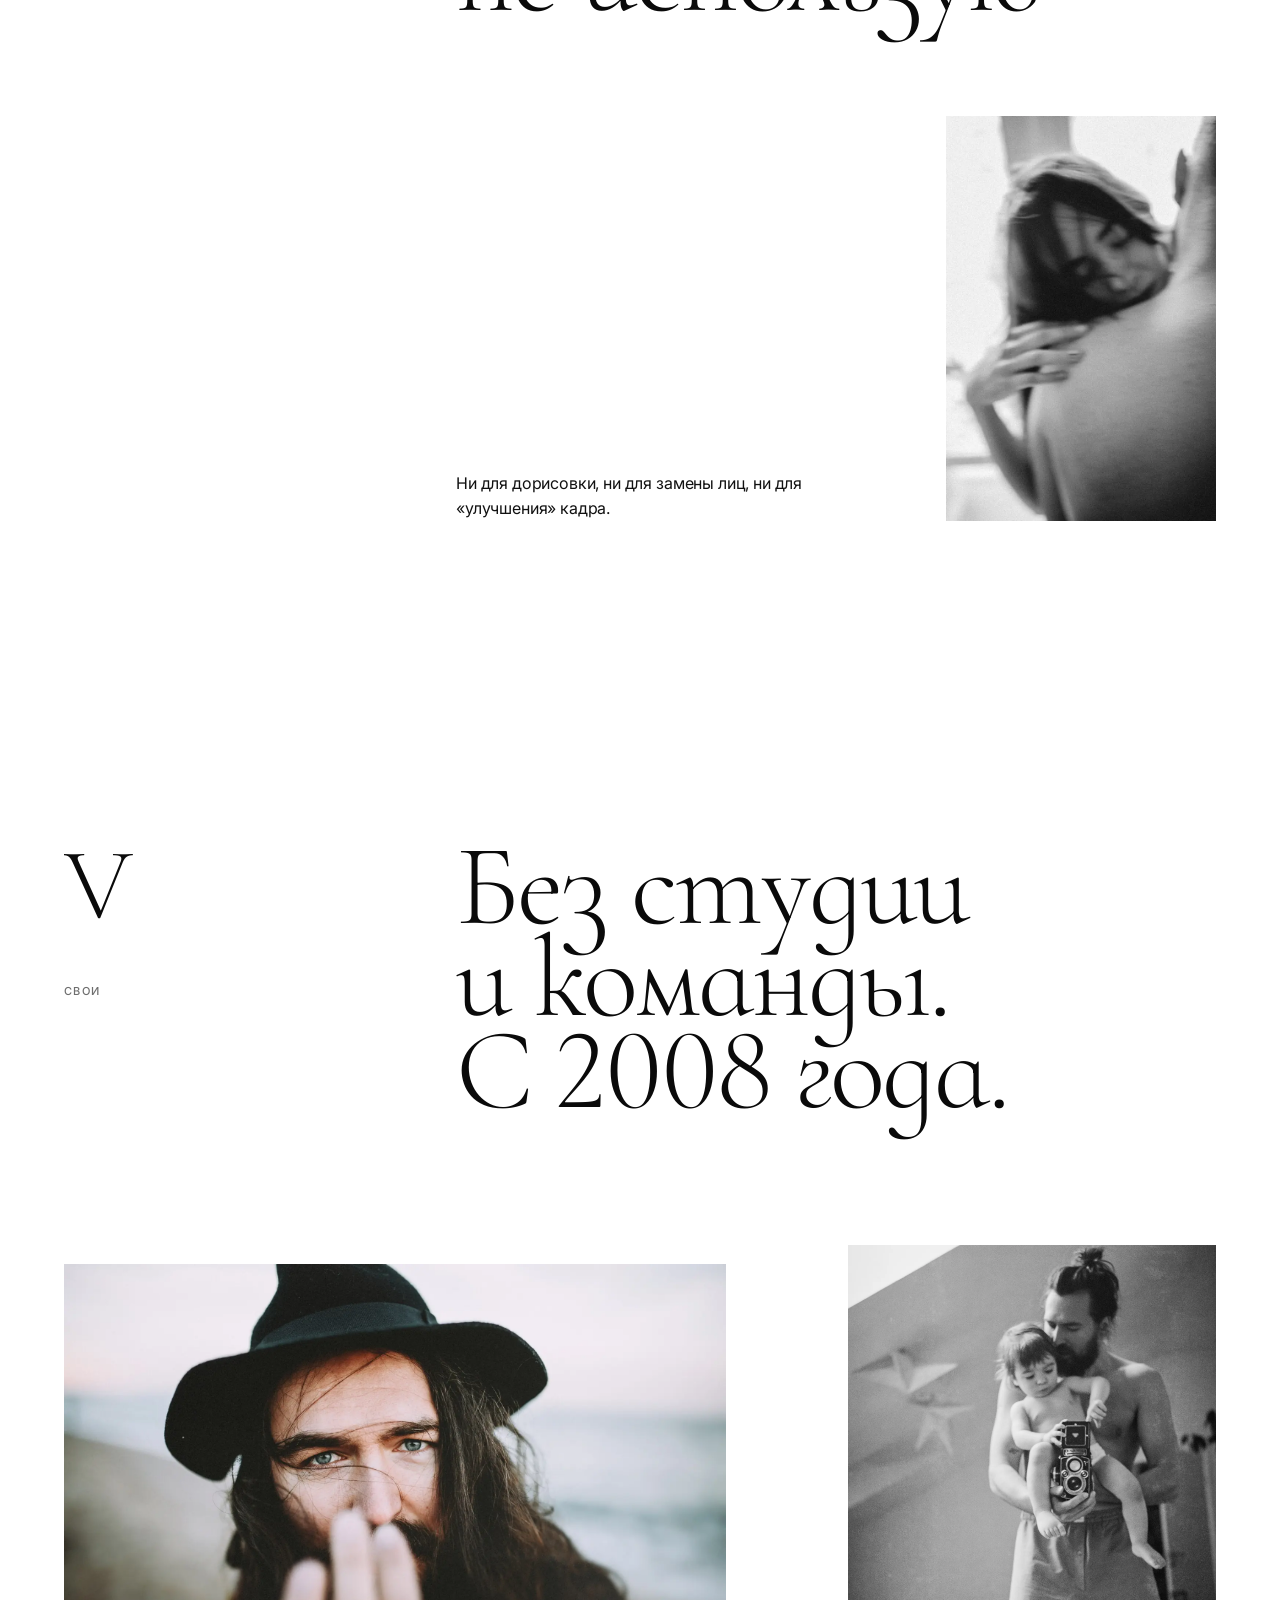
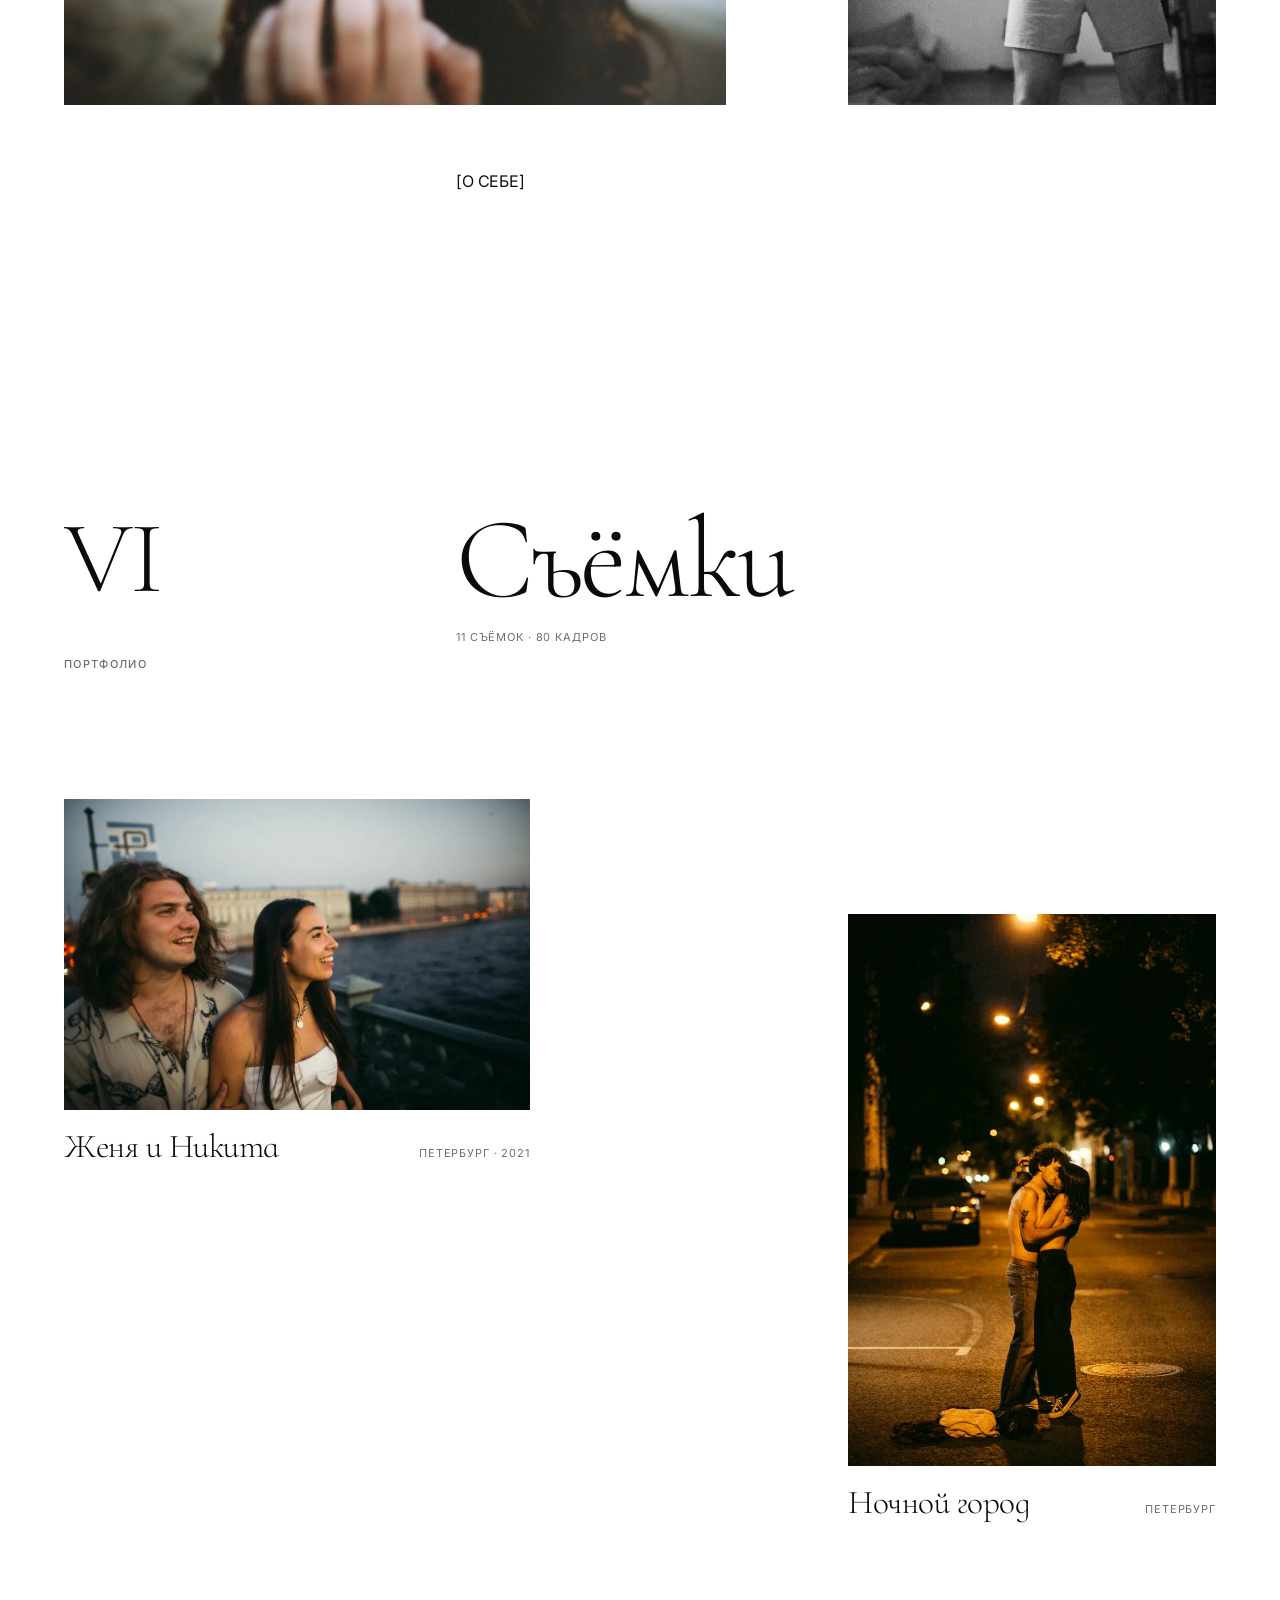
==== commit ca64603f: "Главная-история о Ване и портфолио в трёх видах - index.html: лендинг в главах — Пролог, I Тишина, I" ====
--- a/index.html
+++ b/index.html
@@ -4,7 +4,7 @@
 <meta charset="utf-8">
 <meta name="viewport" content="width=device-width, initial-scale=1">
 <title>Иван Трояновский — фотограф</title>
-<meta name="description" content="Фотографирую любовь людей по всему миру: пары, семьи с детьми. Снимаю с 2008 года.">
+<meta name="description" content="Фотографирую любовь людей по всему миру: пары, семьи с детьми. Снимаю с 2008 года, на плёнку и на цифру.">
 <meta property="og:title" content="Иван Трояновский — фотограф">
 <meta property="og:description" content="Фотографирую любовь людей по всему миру.">
 <meta property="og:image" content="img/hero-poster.jpg">
@@ -18,27 +18,27 @@
 <link rel="stylesheet" href="assets/base.css">
 <link rel="stylesheet" href="assets/photo-tilt.css">
 <link rel="stylesheet" href="assets/site.css">
+<link rel="stylesheet" href="assets/landing.css">
 <!-- Флаги разделов (Обучение / Магазин) — до первой отрисовки. -->
 <script src="assets/config.js"></script>
 </head>
-<body>
+<body class="landing">
 
 <!--
-  Главная v2 — «золотая середина» (TZ-minimalism-v2.md). Сайт — портфолио:
-  герой на весь экран → десять кадров → истории → кто я → футер с контактами.
-  Убрано с главной (лежит в legacy/index-v1.html): действия под героем,
-  акты I–IV, манифест, «Плёнка», счётчики, цитаты пар, тёмный мастер-класс
-  (переехал на obuchenie.html), блок заявки. Заявка целиком — в legacy/.
+  Главная — история о Ване как о фотохудожнике, без продажи: читается как
+  каталог выставки. Пролог → I Тишина (как работает) → II До (люди) →
+  III Плёнка (материал) → IV Как есть (честность кадра) → V Свои (он сам) →
+  VI Съёмки (портфолио: Сетка / Список / Галерея) → Эпилог.
+  Тексты глав — из утверждённых формулировок прежней главной
+  (legacy/index-v1.html: манифест, акты, «Плёнка»), тон §9. Текст «о себе»
+  Ваня пишет сам — [О СЕБЕ]. Продажи — две тихие строки в эпилоге.
 -->
 
-<!-- Прелоадер — § 8, без изменений. Та же раскладка, что у .heroname:
-     блок имени по центру экрана, строки по левому краю. Подпись под именем
-     есть только на герое и стоит абсолютно — имя на прелоадере и на видео
-     совпадает 1:1. -->
+<!-- Прелоадер — § 8, без изменений; совпадает с именем на герое 1:1. -->
 <div class="preload" id="preload">
   <div class="wrap" style="width:100%">
     <div class="heroname-inner">
-      <p class="namemark" aria-label="Иван Трояновский">
+      <p class="namemark" aria-hidden="true">
         <span class="namemark-line"><span>Иван</span></span>
         <span class="namemark-line"><span>Трояновский</span></span>
       </p>
@@ -57,7 +57,7 @@
   </a>
   <!-- Три пункта и язык — больше не добавлять (ТЗ v2 §3). -->
   <nav class="navmenu" id="navmenu">
-    <a class="nav" href="/" aria-current="page">Портфолио</a>
+    <a class="nav" href="#raboty" aria-current="page">Портфолио</a>
     <a class="nav" href="obuchenie.html" data-flag="learning">Обучение</a>
     <a class="nav" href="magazin.html" data-flag="shop">Магазин</a>
     <a class="nav" href="/en/">RU / EN</a>
@@ -78,127 +78,198 @@
     <div class="heroname" id="heroname">
       <div class="wrap" style="width:100%">
         <div class="heroname-inner">
-          <p class="namemark" aria-label="Иван Трояновский">
+          <h1 class="namemark" aria-label="Иван Трояновский">
             <span class="namemark-line"><span>Иван</span></span>
             <span class="namemark-line"><span>Трояновский</span></span>
-          </p>
-          <!-- Посыл — формулировка Вани из голосовой заметки (ТЗ v2 №7).
-               Варианты ему на выбор — в отчёте, финальную выбирает он. -->
+          </h1>
+          <!-- Посыл — формулировка Вани из голосовой заметки (ТЗ v2 №7). -->
           <p class="herotag lines d2">Фотографирую любовь людей по всему миру</p>
         </div>
       </div>
     </div>
   </section>
 
-  <!-- Портфолио: десять кадров, не вся галерея (ТЗ v2 §4.1). Каждый кадр
-       в своём ряду (§5), ширина 4–12 колонок, начало не с первой. Ряд .up
-       подтянут вверх к соседу с другой стороны сетки — кадры заходят друг
-       за друга по вертикали, но в один ряд не встают. Кадр во весь экран —
-       без маски и без наклона (§7.8-бис). Выбор провизорный: из папки
-       «Избранные» + два горизонтальных с прежней главной; финальные 8–12
-       выбирает Ваня. -->
-  <section class="wrap pfstart" id="portfolio" aria-label="Портфолио">
-
-    <div class="grid pf">
-      <div style="grid-column:1 / span 8">
-        <div class="mask reveal" data-tilt><div class="inner ph" style="aspect-ratio:3/2"><img src="img/p01.jpg" alt="Поцелуй крупно, у него очки и татуировки на лице" loading="lazy"></div></div>
-      </div>
-    </div>
-
-    <div class="grid pf up">
-      <div class="fv r" style="grid-column:9 / span 4">
-        <div class="mask reveal" data-tilt><div class="inner ph" style="aspect-ratio:2/3"><img src="img/p02.jpg" alt="Двое целуются посреди ночной улицы под фонарями" loading="lazy"></div></div>
-      </div>
-    </div>
-
-    <div class="grid pf">
-      <div class="mask" style="grid-column:1 / span 12"><div class="inner ph full"><img src="img/p03.jpg" alt="Пожилая пара тянется друг к другу для поцелуя" loading="lazy"></div></div>
-    </div>
-
-    <div class="grid pf">
-      <div class="fv" style="grid-column:2 / span 4">
-        <div class="mask reveal" data-tilt><div class="inner ph" style="aspect-ratio:2/3"><img src="img/p04.jpg" alt="Двое на крыше жёлтой машины ночью, Петербург" loading="lazy"></div></div>
-      </div>
-    </div>
-
-    <div class="grid pf up up-l">
-      <div style="grid-column:7 / span 6">
-        <div class="mask reveal" data-tilt><div class="inner ph" style="aspect-ratio:3/2"><img src="img/p05.jpg" alt="Объятие и поцелуй в постели, чёрно-белый кадр" loading="lazy"></div></div>
-      </div>
-    </div>
-
-    <div class="grid pf">
-      <div style="grid-column:1 / span 6">
-        <div class="mask reveal" data-tilt><div class="inner ph" style="aspect-ratio:3/2"><img src="img/w02.jpg" alt="Он целует её в лоб, зима, красная шапка" loading="lazy"></div></div>
-      </div>
-    </div>
-
-    <div class="grid pf up">
-      <div class="fv r" style="grid-column:8 / span 4">
-        <div class="mask reveal" data-tilt><div class="inner ph" style="aspect-ratio:2/3"><img src="img/p06.jpg" alt="Поцелуй в синем и красном свете" loading="lazy"></div></div>
-      </div>
-    </div>
-
-    <div class="grid pf">
-      <div class="fv" style="grid-column:3 / span 5">
-        <div class="mask reveal" data-tilt><div class="inner ph" style="aspect-ratio:2/3"><img src="img/p09.jpg" alt="Двое обнимаются на капоте старой машины под грозовым небом" loading="lazy"></div></div>
-      </div>
-    </div>
-
-    <div class="grid pf up up-l">
-      <div class="fv r" style="grid-column:9 / span 4">
-        <div class="mask reveal" data-tilt><div class="inner ph" style="aspect-ratio:2/3"><img src="img/p08.jpg" alt="Двое в открытом окне: он внизу на подоконнике, она над ним на раме" loading="lazy"></div></div>
-      </div>
-    </div>
-
-    <div class="grid pf">
-      <div style="grid-column:4 / span 9">
-        <div class="mask reveal" data-tilt><div class="inner ph" style="aspect-ratio:3/2"><img src="img/w01.jpg" alt="Двое бегут по ночной заснеженной улице в жёлтом свете" loading="lazy"></div></div>
-      </div>
-    </div>
-
-  </section>
-
-  <!-- Истории — подача съёмок по mersi-architecture.com/projets: обложка и
-       под ней одна строка, имя слева, город и год справа. Только готовые
-       истории; счётчика «568» и «Показать все» нет (ТЗ v2 §4.1). Фильтры
-       по стадиям вернуть, когда историй станет больше трёх. -->
-  <section class="sec wrap" id="istorii">
+  <!-- Пролог. Кадр во весь экран — без маски и наклона (§7.8-бис). -->
+  <section class="wrap" id="prolog" style="margin-top:192px">
     <div class="grid">
       <div style="grid-column:1 / span 3">
-        <p class="lbl lines">Истории</p>
+        <p class="lbl lines">Пролог</p>
+      </div>
+      <div style="grid-column:4 / span 9">
+        <h2 class="h1 lines">Всё начинается с&nbsp;того, что двое перестают смотреть по&nbsp;сторонам.</h2>
+      </div>
+    </div>
+    <div class="grid" style="margin-top:160px">
+      <div class="mask" style="grid-column:1 / span 12"><div class="inner ph full"><img src="img/s/semya/01.webp" alt="Пожилая пара тянется друг к другу для поцелуя" loading="lazy"></div></div>
+    </div>
+  </section>
+
+  <!-- I. Тишина — как он работает. Текст стоит (sticky), кадры идут мимо. -->
+  <section class="sec wrap" id="tishina">
+    <div class="grid chapter">
+      <div class="chaside" style="grid-column:1 / span 4">
+        <span class="tmask chnum"><span class="rise">I</span></span>
+        <p class="lbl lines">Тишина</p>
+        <p class="lead">Я не расставляю людей и не прошу посмотреть в&nbsp;камеру. Первые двадцать минут почти не снимаю — хожу рядом, пока про меня не забывают. Дальше начинается то, ради чего меня позвали.</p>
+      </div>
+      <div class="chbody" style="grid-column:6 / span 7">
+        <div class="w-full"><div class="mask reveal" data-tilt><div class="inner ph" style="aspect-ratio:1280/853"><img src="img/story/work-floor.webp" alt="Иван снимает девушку, лёжа рядом с ней на полу" loading="lazy"></div></div></div>
+        <div class="w-half to-r"><div class="mask reveal" data-tilt><div class="inner ph" style="aspect-ratio:2/3"><img src="img/story/camera.webp" alt="Иван сидит на мостовой с камерой у лица" loading="lazy"></div></div></div>
+        <div class="w-wide"><div class="mask reveal" data-tilt><div class="inner ph" style="aspect-ratio:2250/1496"><img src="img/story/work-bed.webp" alt="Иван снимает пару, обнявшуюся на кровати у окна" loading="lazy"></div></div></div>
+      </div>
+    </div>
+  </section>
+
+  <!-- II. До — люди и то, что было до съёмки. Зеркально: кадры слева. -->
+  <section class="sec wrap" id="do">
+    <div class="grid chapter">
+      <div class="chbody" style="grid-column:1 / span 6">
+        <div class="things">
+          <div class="thing" style="--rot:-2deg"><div class="mask reveal" data-tilt><div class="inner ph" style="aspect-ratio:1299/2160"><img src="img/story/booth.webp" alt="Фотополоска из будки: двое дурачатся и целуются" loading="lazy"></div></div></div>
+          <div class="thing" style="--rot:4deg"><div class="mask reveal d1" data-tilt><div class="inner ph" style="aspect-ratio:1040/1264"><img src="img/story/polaroid.webp" alt="Полароид: двое на подоконнике у открытого окна" loading="lazy"></div></div></div>
+        </div>
+      </div>
+      <div class="chaside" style="grid-column:8 / span 5">
+        <span class="tmask chnum"><span class="rise">II</span></span>
+        <p class="lbl lines">До</p>
+        <p class="lead">Мне важно, что было до. Как познакомились, кто первый написал, из-за чего чуть не разошлись на втором году. Без этого получаются красивые чужие люди.</p>
+      </div>
+    </div>
+  </section>
+
+  <!-- III. Плёнка — один ролик целиком, лентой (roll.js). -->
+  <section class="sec" id="plyonka">
+    <div class="wrap">
+      <div class="grid">
+        <div style="grid-column:1 / span 4">
+          <span class="tmask chnum"><span class="rise">III</span></span>
+          <p class="lbl lines">Плёнка</p>
+        </div>
+        <div style="grid-column:5 / span 8">
+          <h2 class="h2 lines">Одна плёнка целиком — без&nbsp;выбора «лучшего».</h2>
+          <p class="lead" style="margin-top:48px">Снимаю на плёнку и на цифру — смотрю по свету и по тому, сколько у нас времени. Плёнку отдаю как есть, одним роликом подряд.</p>
+        </div>
+      </div>
+    </div>
+    <div class="roll">
+      <div class="roll-pin">
+        <div class="roll-track" aria-label="Плёнка «Дома», кадры подряд">
+          <figure class="roll-fr" style="aspect-ratio:2824/3765"><div class="ph"><img src="img/story/negative.webp" alt="Негативы плёнки на просвет" loading="lazy"></div></figure>
+          <figure class="roll-fr" style="aspect-ratio:2048/3089"><div class="ph"><img src="img/s/doma-na-plyonke/01.webp" alt="Он держит её вниз головой на кровати, оба смеются" loading="lazy"></div></figure>
+          <figure class="roll-fr" style="aspect-ratio:3089/2048"><div class="ph"><img src="img/s/doma-na-plyonke/02.webp" alt="Он поднимает её ноги, она смеётся на подушках" loading="lazy"></div></figure>
+          <figure class="roll-fr" style="aspect-ratio:2048/3089"><div class="ph"><img src="img/s/doma-na-plyonke/03.webp" alt="Двое возятся на смятой постели" loading="lazy"></div></figure>
+          <figure class="roll-fr" style="aspect-ratio:2048/3089"><div class="ph"><img src="img/s/doma-na-plyonke/04.webp" alt="Она забралась на него у стены с рисунком" loading="lazy"></div></figure>
+          <figure class="roll-fr" style="aspect-ratio:2048/3089"><div class="ph"><img src="img/s/doma-na-plyonke/05.webp" alt="Она стоит на кровати, он держит её" loading="lazy"></div></figure>
+          <figure class="roll-fr" style="aspect-ratio:2048/3089"><div class="ph"><img src="img/s/doma-na-plyonke/06.webp" alt="Он склонился над ней на кровати" loading="lazy"></div></figure>
+          <figure class="roll-fr" style="aspect-ratio:3089/2048"><div class="ph"><img src="img/s/doma-na-plyonke/07.webp" alt="Он тянет её за ноги по кровати" loading="lazy"></div></figure>
+          <figure class="roll-fr" style="aspect-ratio:2048/3089"><div class="ph"><img src="img/s/doma-na-plyonke/08.webp" alt="Он держит её за щиколотки, она лежит на животе" loading="lazy"></div></figure>
+          <figure class="roll-fr" style="aspect-ratio:2433/3637"><div class="ph"><img src="img/s/doma-na-plyonke/09.webp" alt="Поцелуй сквозь белую занавесь" loading="lazy"></div></figure>
+          <figure class="roll-fr" style="aspect-ratio:2433/3637"><div class="ph"><img src="img/s/doma-na-plyonke/10.webp" alt="Он на коленях на кровати, она стоит рядом" loading="lazy"></div></figure>
+          <figure class="roll-fr" style="aspect-ratio:2433/3637"><div class="ph"><img src="img/s/doma-na-plyonke/11.webp" alt="Он перекинул её через плечо" loading="lazy"></div></figure>
+          <figure class="roll-fr" style="aspect-ratio:2433/3637"><div class="ph"><img src="img/s/doma-na-plyonke/12.webp" alt="Он держит её вниз головой" loading="lazy"></div></figure>
+          <figure class="roll-fr" style="aspect-ratio:2433/3637"><div class="ph"><img src="img/s/doma-na-plyonke/13.webp" alt="Она висит у него на плечах" loading="lazy"></div></figure>
+          <figure class="roll-fr" style="aspect-ratio:2433/3637"><div class="ph"><img src="img/s/doma-na-plyonke/14.webp" alt="Он сидит на кровати, запрокинув голову" loading="lazy"></div></figure>
+        </div>
+        <div class="roll-foot">
+          <a class="nav" href="syomka.html?s=doma-na-plyonke">Дома, на плёнке · 2024</a>
+          <span class="roll-bar" aria-hidden="true"><i></i></span>
+          <p class="cap roll-count" style="margin:0" aria-hidden="true">01 / 15</p>
+        </div>
+      </div>
+    </div>
+  </section>
+
+  <!-- IV. Как есть — одна фраза и один несовершенный кадр. -->
+  <section class="sec wrap asis" id="kak-est">
+    <div class="grid">
+      <div style="grid-column:1 / span 4">
+        <span class="tmask chnum"><span class="rise">IV</span></span>
+        <p class="lbl lines">Как есть</p>
       </div>
       <div style="grid-column:5 / span 8">
-        <a class="storyitem" href="story-zhenya-nikita.html">
-          <div class="mask reveal" data-tilt><div class="inner ph" style="aspect-ratio:3/2"><img src="img/zn-cover-lg.jpg" alt="Женя и Никита на набережной, Петербург" loading="lazy"></div></div>
-          <span class="sline">
-            <span class="sname">Женя и Никита</span>
-            <span class="cap" style="margin:0">Петербург · <time datetime="2021">2021</time></span>
-          </span>
-        </a>
-      </div>
-    </div>
-  </section>
-
-  <!-- Кто я (ТЗ v2 §4.1): фото, чтобы было видно, кто это, и посыл.
-       Текст «о себе» Ваня пишет сам — плейсхолдер, не выдумываем (§13).
-       Мастер-класс на главной — одна тихая ссылка, не секция. -->
-  <section class="sec wrap" id="obo-mne">
+        <h2 class="h2 lines">Нейросети не&nbsp;использую.</h2>
+      </div>
+    </div>
+    <div class="grid" style="margin-top:96px;align-items:end">
+      <div style="grid-column:5 / span 4">
+        <p class="lead">Ни для дорисовки, ни для замены лиц, ни для «улучшения» кадра.</p>
+      </div>
+      <div style="grid-column:10 / span 3">
+        <div class="mask reveal" data-tilt><div class="inner ph" style="aspect-ratio:2/3"><img src="img/s/blizko/m/13.webp" alt="Её лицо в движении, смазанный кадр, ч/б" loading="lazy"></div></div>
+      </div>
+    </div>
+  </section>
+
+  <!-- V. Свои — он сам. Текст «о себе» — от Вани (§13). -->
+  <section class="sec wrap" id="svoi">
     <div class="grid">
-      <div style="grid-column:1 / span 3">
-        <p class="lbl lines">Обо мне</p>
+      <div style="grid-column:1 / span 4">
+        <span class="tmask chnum"><span class="rise">V</span></span>
+        <p class="lbl lines">Свои</p>
       </div>
       <div style="grid-column:5 / span 8">
-        <h2 class="h2 lines">Пары и семьи с&nbsp;детьми, с&nbsp;2008 года.</h2>
-      </div>
-    </div>
-    <div class="grid" style="margin-top:96px;align-items:end">
-      <div style="grid-column:1 / span 5">
-        <div class="mask reveal" data-tilt><div class="inner ph" style="aspect-ratio:3/2"><img src="img/van-about.jpg" alt="Иван Трояновский, портрет в чёрной шляпе" loading="lazy"></div></div>
-      </div>
-      <div style="grid-column:7 / span 5">
+        <h2 class="h2 lines">Без студии и&nbsp;команды. С&nbsp;2008 года.</h2>
+      </div>
+    </div>
+    <div class="grid" style="margin-top:128px;align-items:end">
+      <div style="grid-column:1 / span 7">
+        <div class="mask reveal" data-tilt><div class="inner ph" style="aspect-ratio:3/2"><img src="img/story/hat.webp" alt="Иван Трояновский, портрет в чёрной шляпе" loading="lazy"></div></div>
+      </div>
+      <div style="grid-column:9 / span 4">
+        <div class="mask reveal d1" data-tilt><div class="inner ph" style="aspect-ratio:4/5"><img src="img/story/child.webp" alt="Иван держит ребёнка на руках, ч/б плёнка" loading="lazy"></div></div>
+      </div>
+    </div>
+    <div class="grid" style="margin-top:64px">
+      <div style="grid-column:5 / span 5">
         <p class="lead">[О СЕБЕ]</p>
-        <p class="lines d1" style="margin-top:48px" data-flag="learning"><a class="nav" href="obuchenie.html">Иногда учу снимать — обучение</a></p>
+      </div>
+    </div>
+  </section>
+
+  <!-- VI. Съёмки — портфолио в трёх видах (works.js, kononenkogroup.com/work). -->
+  <section class="sec" id="raboty">
+    <div class="wrap works-head">
+      <div class="grid">
+        <div style="grid-column:1 / span 4">
+          <span class="tmask chnum"><span class="rise">VI</span></span>
+          <p class="lbl lines">Портфолио</p>
+        </div>
+        <div style="grid-column:5 / span 8">
+          <h2 class="h2 lines">Съёмки</h2>
+          <p class="cap" id="worksCount">11 съёмок · 80 кадров</p>
+        </div>
+      </div>
+    </div>
+    <div class="works-view" id="worksView" data-view="grid"></div>
+    <noscript>
+      <div class="wrap" style="margin-top:64px">
+        <p><a class="nav" href="story-zhenya-nikita.html">Женя и Никита</a></p>
+        <p><a class="nav" href="syomka.html?s=noch">Ночной город</a></p>
+        <p><a class="nav" href="syomka.html?s=doma-na-plyonke">Дома, на плёнке</a></p>
+        <p><a class="nav" href="syomka.html?s=zima">Зима на Неве</a></p>
+        <p><a class="nav" href="syomka.html?s=semya">Семья</a></p>
+        <p><a class="nav" href="syomka.html?s=blizko">Близко</a></p>
+        <p><a class="nav" href="syomka.html?s=parizh">Париж</a></p>
+        <p><a class="nav" href="syomka.html?s=gitara">Гитара</a></p>
+        <p><a class="nav" href="syomka.html?s=gorod">Город</a></p>
+        <p><a class="nav" href="syomka.html?s=kvartira">Квартира, ч/б</a></p>
+        <p><a class="nav" href="syomka.html?s=tsvety">Цветы</a></p>
+      </div>
+    </noscript>
+  </section>
+
+  <!-- Эпилог. Обучение и магазин — по одной тихой строке (ТЗ v2 §4.1). -->
+  <section class="sec wrap" id="epilog">
+    <div class="grid">
+      <div style="grid-column:1 / span 4">
+        <p class="lbl lines">Эпилог</p>
+      </div>
+      <div style="grid-column:5 / span 8">
+        <h2 class="h2 lines">Дальше начинается то, ради чего всё и&nbsp;было.</h2>
+        <div class="quiet" style="margin-top:64px">
+          <p class="lines" data-flag="learning"><a class="nav" href="obuchenie.html">Иногда учу снимать — обучение</a></p>
+          <p class="lines d1" data-flag="shop"><a class="nav" href="magazin.html">Отпечатки — магазин</a></p>
+        </div>
       </div>
     </div>
   </section>
@@ -206,8 +277,7 @@
   <div style="height:192px"></div>
 </main>
 
-<!-- Футер обнажается, а не появляется (§ 7.5). Связь — только здесь,
-     без формы: почта, Instagram, VK (ТЗ v2 §4.1). -->
+<!-- Футер обнажается, а не появляется (§ 7.5). Связь — только здесь. -->
 <div class="footshell"></div>
 <footer class="foot">
   <div class="footgrid">
@@ -236,14 +306,17 @@
   </div>
 </footer>
 
-<!-- Сетка по кнопке — служебный оверлей для вёрстки, не часть дизайна. -->
-<button class="gridtoggle" type="button" id="gridtoggle" aria-pressed="false">Сетка</button>
-<div class="gridoverlay" id="gridoverlay" aria-hidden="true">
-  <span></span><span></span><span></span><span></span><span></span><span></span>
-  <span></span><span></span><span></span><span></span><span></span><span></span>
-</div>
-
+<!-- Вид портфолио — виден, пока «Съёмки» на экране. -->
+<nav class="viewswitch" id="viewswitch" aria-label="Вид портфолио">
+  <button type="button" data-view="grid" aria-pressed="true">Сетка</button>
+  <button type="button" data-view="list" aria-pressed="false">Список</button>
+  <button type="button" data-view="gallery" aria-pressed="false">Галерея</button>
+</nav>
+
+<script src="assets/shoots.js"></script>
 <script src="assets/photo-tilt.js"></script>
 <script src="assets/site.js"></script>
+<script src="assets/works.js"></script>
+<script src="assets/roll.js"></script>
 </body>
 </html>
--- a/assets/landing.css
+++ b/assets/landing.css
@@ -0,0 +1,166 @@
+/* landing.css — главная-история (v2, «лендинг о Ване как о фотохудожнике»)
+   и портфолио в трёх видах: Сетка / Список / Галерея — по
+   kononenkogroup.com/work. Токены и примитивы — base.css, общие
+   компоненты — site.css. Расхождения с DESIGN.md названы у правил. */
+
+/* Липкие колонки глав и лента плёнки держатся на position:sticky.
+   overflow-x:hidden на body делает его скролл-контейнером и ломает
+   sticky (найдено на ленте истории, см. story.css) — clip режет так же,
+   но контейнера не создаёт. Галерея вылетает за край — clip её и режет. */
+html{overflow-x:clip}
+body.landing{overflow-x:clip}
+
+/* — Главы — */
+
+/* Номер главы — римская цифра антиквой, как счётчик (§4: цифры крупно
+   антиквой), меньше счётчиков, чтобы не спорить с заголовком. */
+.chnum{font-family:"Cormorant Infant",Georgia,serif;font-weight:300;
+  font-size:clamp(64px,8vw,150px);line-height:.86;letter-spacing:-.02em;color:var(--ink)}
+.chnum + .lbl{margin-top:20px}
+
+/* Глава с липкой колонкой: текст стоит, кадры идут мимо него. */
+.chapter{align-items:start}
+.chaside{position:sticky;top:140px}
+.chaside .lead{margin-top:40px;max-width:40ch}
+.chbody>*+*{margin-top:128px}
+.chbody .w-full{width:100%}
+.chbody .w-half{width:52%}
+.chbody .w-wide{width:78%}
+.chbody .to-r{margin-left:auto}
+.chbody .in-r{margin-left:12%}
+
+/* Полароид и фотобудка — вещи, а не кадры: снимок напечатан с рамкой,
+   поэтому без cover и под небольшим углом, как на столе (тот же приём,
+   что у полароида в конце ленты истории, story.css .ecphoto). Поворот —
+   на внешней обёртке, наклон §7.9 крутит только .mask внутри. */
+.thing{transform:rotate(var(--rot,-3deg))}
+.thing .ph img{object-fit:contain}
+.things{display:flex;align-items:flex-start;gap:6%}
+.things>.thing:first-child{width:44%}
+.things>.thing:last-child{width:50%;margin-top:22%}
+
+/* Глава IV: одна фраза и один несовершенный кадр. */
+.asis .h2{max-width:9ch}
+
+/* — Плёнка: лента одного ролика. Вертикальный скролл страницы ведёт
+   ленту по горизонтали (та же техника, что лента истории, story.js):
+   реальная позиция скролла не подменяется, окно приколото sticky.
+   Расхождение с §7.7 «параллакса нет» — эффект один на страницу и
+   привязан к смыслу «одна плёнка подряд». На тач-вводе и при reduce —
+   обычная горизонтальная прокрутка пальцем, без привязки. */
+.roll{position:relative;margin-top:96px}
+.roll-pin{position:sticky;top:0;height:100svh;overflow:hidden;
+  display:flex;flex-direction:column;justify-content:center}
+.roll-track{display:flex;align-items:center;gap:calc(var(--gutter) / 2);
+  padding:0 var(--page-margin);width:max-content;will-change:transform}
+.roll-fr{flex:0 0 auto;height:min(60svh,660px);margin:0}
+.roll-fr .ph{height:100%}
+.roll-fr .ph img{object-fit:cover}
+.roll-foot{display:flex;justify-content:space-between;align-items:baseline;
+  padding:0 var(--page-margin);margin-top:32px}
+.roll-bar{flex:1 1 auto;height:1px;background:var(--hairline);margin:0 32px;align-self:center}
+.roll-bar i{display:block;height:1px;width:0;background:var(--ink)}
+.roll-count{font-variant-numeric:tabular-nums}
+.roll.native{height:auto!important}
+.roll.native .roll-pin{position:static;height:auto;overflow-x:auto;overflow-y:hidden;
+  -webkit-overflow-scrolling:touch;scrollbar-width:none;padding:24px 0}
+.roll.native .roll-pin::-webkit-scrollbar{display:none}
+.roll.native .roll-track{transform:none!important}
+
+/* — Портфолио — */
+
+.works-head .cap{margin-top:24px}
+.works-view{margin-top:128px;min-height:60vh}
+
+/* Сетка (kononenko Grid): обложки по двум колонкам, правая ниже левой,
+   каждая третья — по центру. Расхождение с §5 «двух кадров в одном ряду
+   не бывает» — по прямому референсу: пара стоит со сдвигом по вертикали,
+   и читается как разброс, а не как ряд. */
+.wgrid .grid{row-gap:9vw;align-items:start}
+.witem{display:block;background-image:none;color:inherit}
+.witem:hover{background-image:none}
+.witem.off{margin-top:9vw}
+.witem:hover .sname{transform:translateX(10px)}
+
+/* Список (kononenko List): имя крупно слева, все кадры съёмки
+   миниатюрами справа. Миниатюры одного размера — это расхождение с §5
+   «равномерной плитки не бывает», ради чтения всей съёмки разом. */
+.wrow{padding:40px 0;align-items:start;transition:opacity 300ms var(--ease-ui)}
+.wlist:hover .wrow{opacity:.35}
+.wlist .wrow:hover{opacity:1}
+.wrow-name{display:block;background-image:none;color:inherit}
+.wrow-name:hover{background-image:none}
+.wrow-name .bname{display:block}
+.wrow-name:hover .bname{transform:translateX(10px)}
+.wrow-name .cap{display:block;margin-top:16px}
+.wthumbs{display:grid;grid-template-columns:repeat(6,minmax(0,1fr));gap:12px}
+.wthumb{display:block;background-image:none;position:relative;aspect-ratio:3/2;overflow:hidden}
+.wthumb img{position:absolute;inset:0;width:100%;height:100%;object-fit:cover;display:block}
+
+/* Кадр за курсором над миниатюрой — тот же приём, что .thumb-follow в
+   списке историй (§7.4): целиком, по своей пропорции, без подписи. */
+.peek{position:fixed;left:0;top:0;z-index:30;pointer-events:none;opacity:0;
+  transition:opacity 220ms var(--ease-ui);width:var(--pw,360px);aspect-ratio:var(--par,3/2)}
+.peek.on{opacity:1}
+.peek img{width:100%;height:100%;object-fit:cover;display:block}
+
+/* Галерея (kononenko Gallery): все кадры всех съёмок вразброс, разного
+   размера, часть уходит за край экрана. Раскладку считает works.js.
+   Расхождения: §5 (кадр вылетает за край — техника «bleed» отменена
+   2026-09-05) и §5 «плотных экранов нет» — это и есть смысл вида. */
+.wgal{position:relative;width:100%;overflow:hidden}
+.gtile{position:absolute;display:block;background-image:none}
+.gtile:hover{z-index:5;background-image:none}
+.gtile .mask,.gtile .ph{height:100%}
+.gtip{position:fixed;left:0;top:0;z-index:31;pointer-events:none;opacity:0;
+  transition:opacity 200ms var(--ease-ui);background:var(--canvas);padding:8px 12px}
+.gtip.on{opacity:1}
+.gtip .cap{margin:0;color:var(--ink)}
+
+/* Переключатель вида — по центру внизу, только пока портфолио на экране.
+   Белая подложка — расхождение с §3 «подложек не существует»: над
+   галереей текст иначе не читается. Без тени и скругления (§3, §10),
+   без иконок (§10) — только слова. */
+.viewswitch{position:fixed;left:50%;bottom:24px;z-index:45;display:flex;gap:4px;
+  background:var(--canvas);padding:6px;transform:translate(-50%,calc(100% + 32px));
+  transition:transform 400ms var(--ease-reveal)}
+.viewswitch.on{transform:translate(-50%,0)}
+.viewswitch button{font:inherit;font-size:11px;font-weight:500;letter-spacing:.12em;
+  text-transform:uppercase;color:var(--muted);background:none;border:0;border-radius:0;
+  padding:12px 16px;cursor:pointer;min-height:44px;
+  background-image:linear-gradient(var(--ink),var(--ink));background-repeat:no-repeat;
+  background-position:16px calc(100% - 12px);background-size:0 1px;
+  transition:color 200ms var(--ease-ui),background-size 200ms var(--ease-ui)}
+.viewswitch button:hover{color:var(--ink)}
+.viewswitch button[aria-pressed="true"]{color:var(--ink);background-size:calc(100% - 32px) 1px}
+
+/* Эпилог: тихие входы в Обучение и Магазин — по строке, не секции. */
+.quiet{display:flex;flex-direction:column;gap:20px;align-items:flex-start}
+
+@media (prefers-reduced-motion:reduce){
+  .viewswitch{transition:none}
+  .peek,.gtip{transition:none}
+}
+
+@media (max-width:1024px){
+  .chaside{position:static}
+  .chbody>*+*{margin-top:64px}
+  .chbody{order:2}
+  .things>.thing:last-child{margin-top:16%}
+  .witem.off{margin-top:0}
+  .grid>.witem.v{width:72%!important}
+  .grid>.witem.v.r{justify-self:end}
+  .wgrid .grid{row-gap:64px}
+  .wthumbs{grid-template-columns:repeat(4,minmax(0,1fr));gap:8px}
+  .wrow{padding:28px 0;row-gap:20px}
+  .works-view{margin-top:64px}
+}
+@media (max-width:768px){
+  .chbody .w-half{width:72%}
+  .chbody .w-wide{width:100%}
+  .roll-fr{height:min(52svh,420px)}
+  .roll-bar{margin:0 16px}
+  .viewswitch{bottom:12px}
+  .viewswitch button{padding:12px 10px;background-position:10px calc(100% - 12px)}
+  .viewswitch button[aria-pressed="true"]{background-size:calc(100% - 20px) 1px}
+}
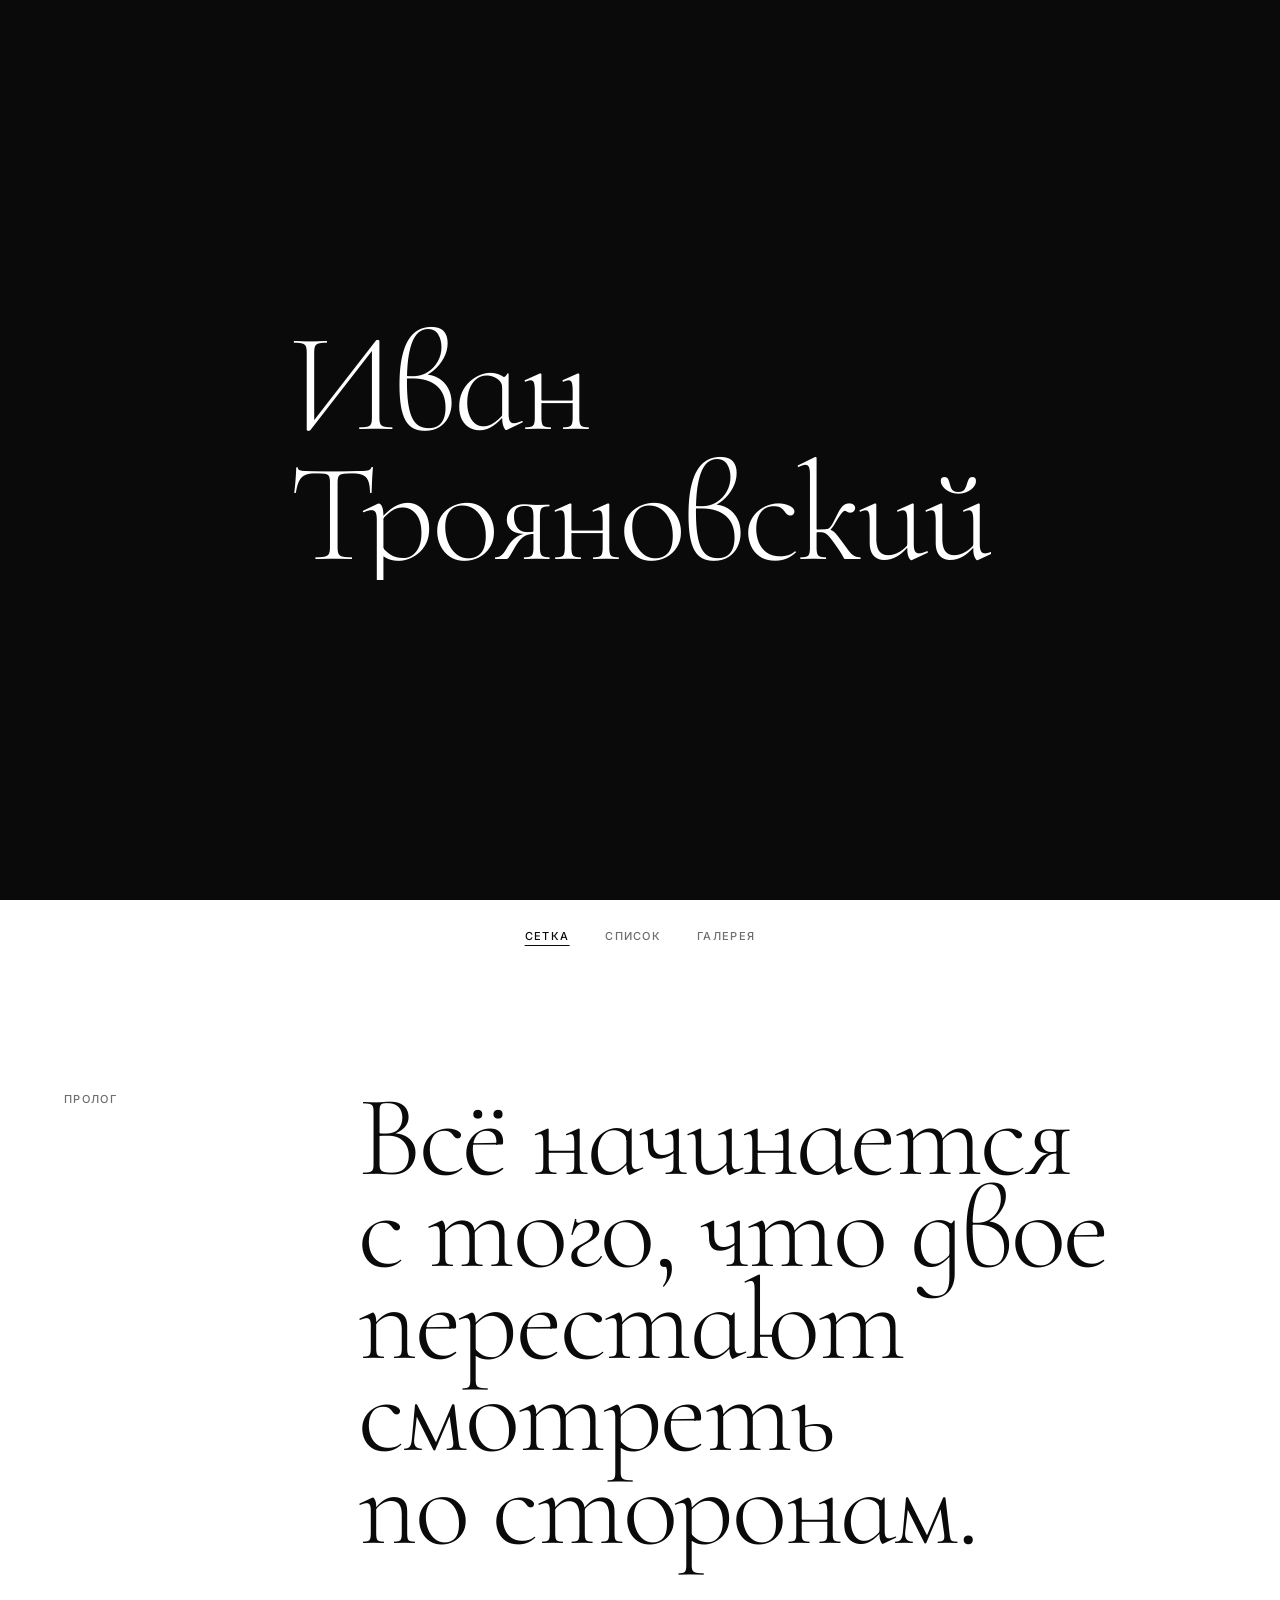
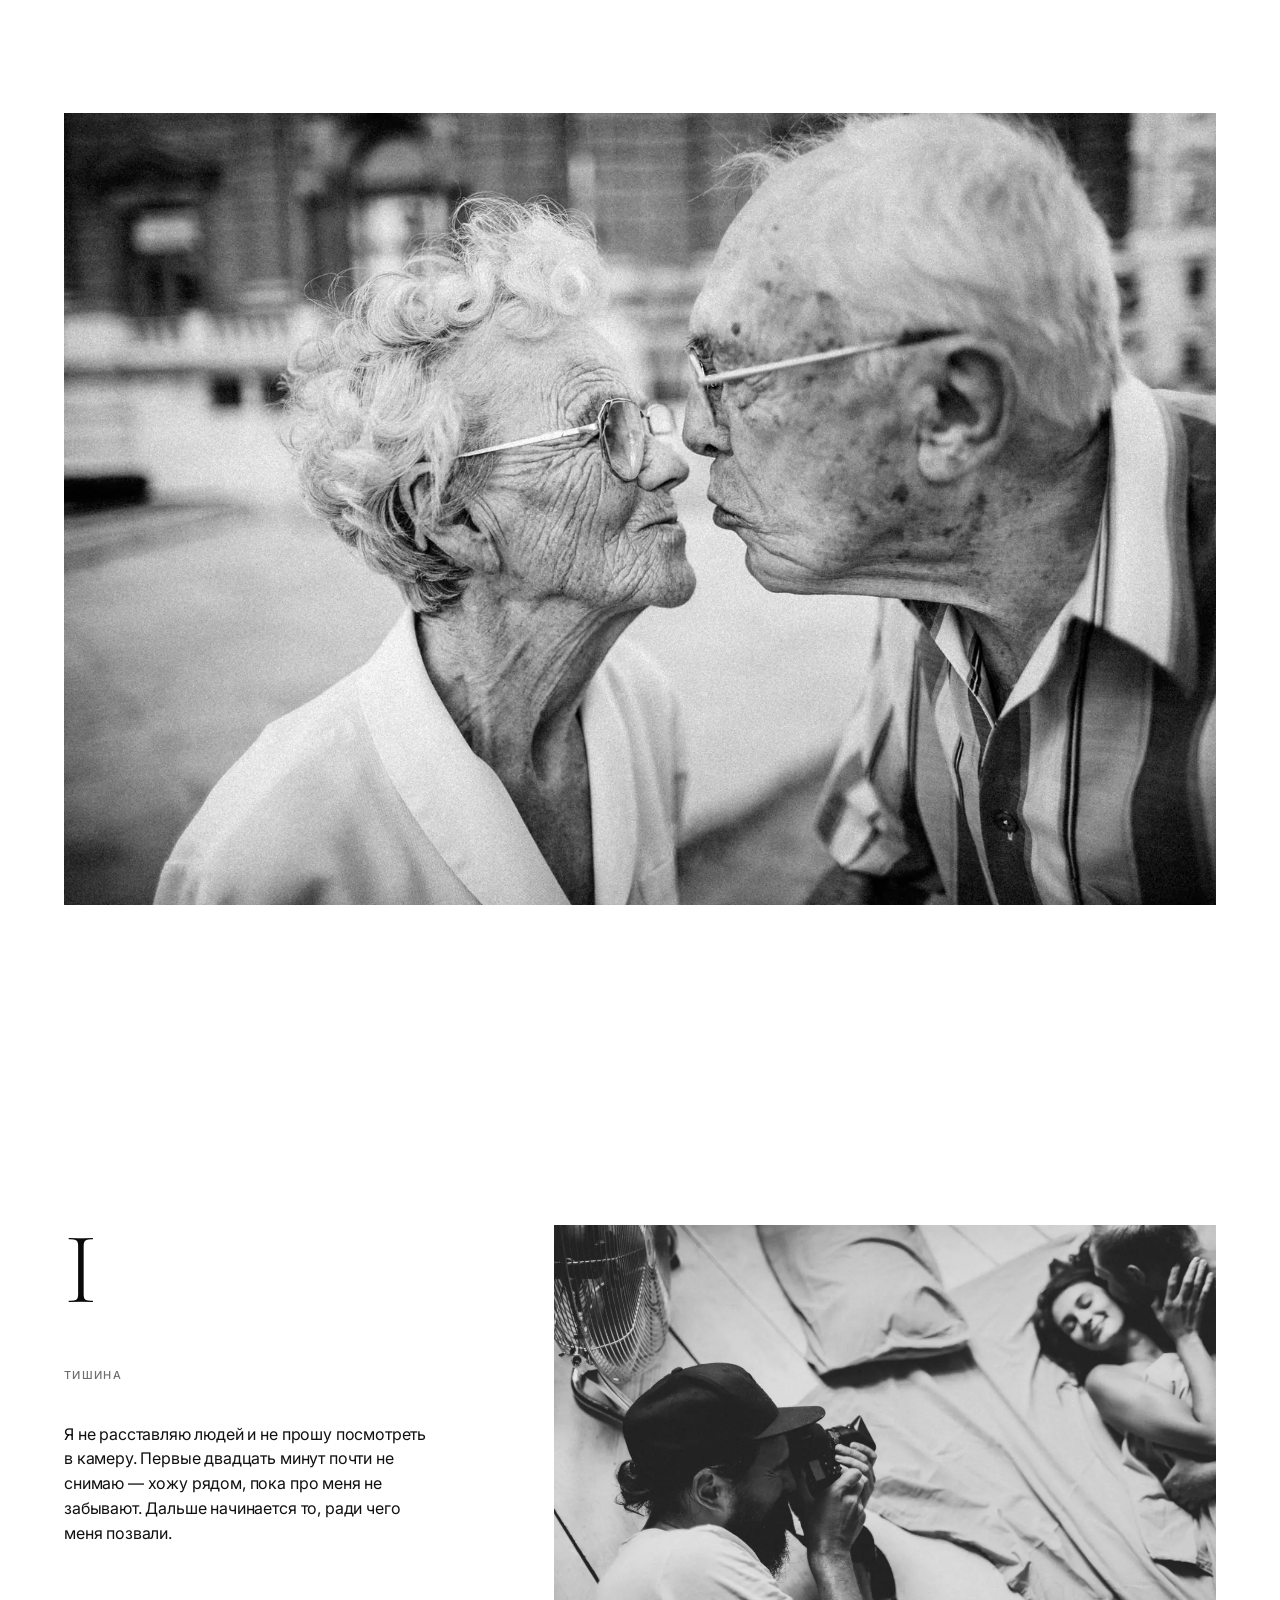
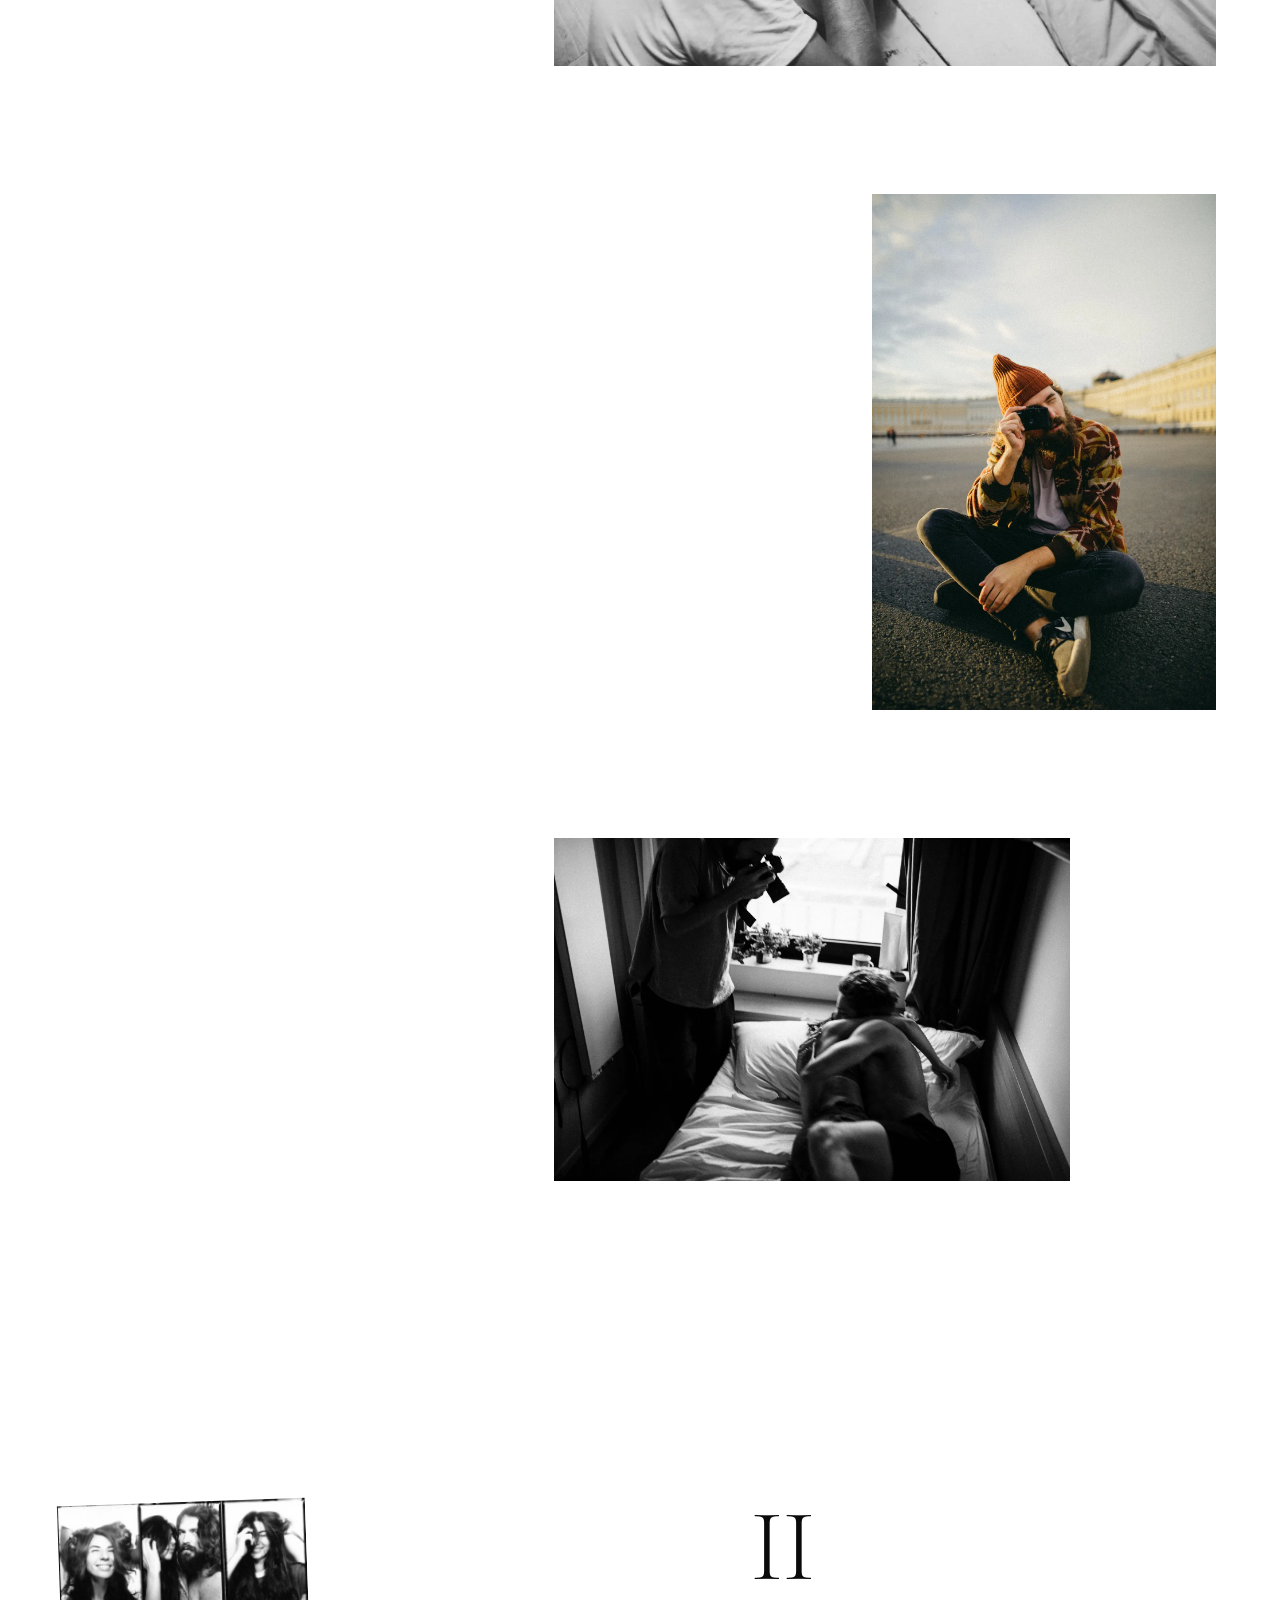
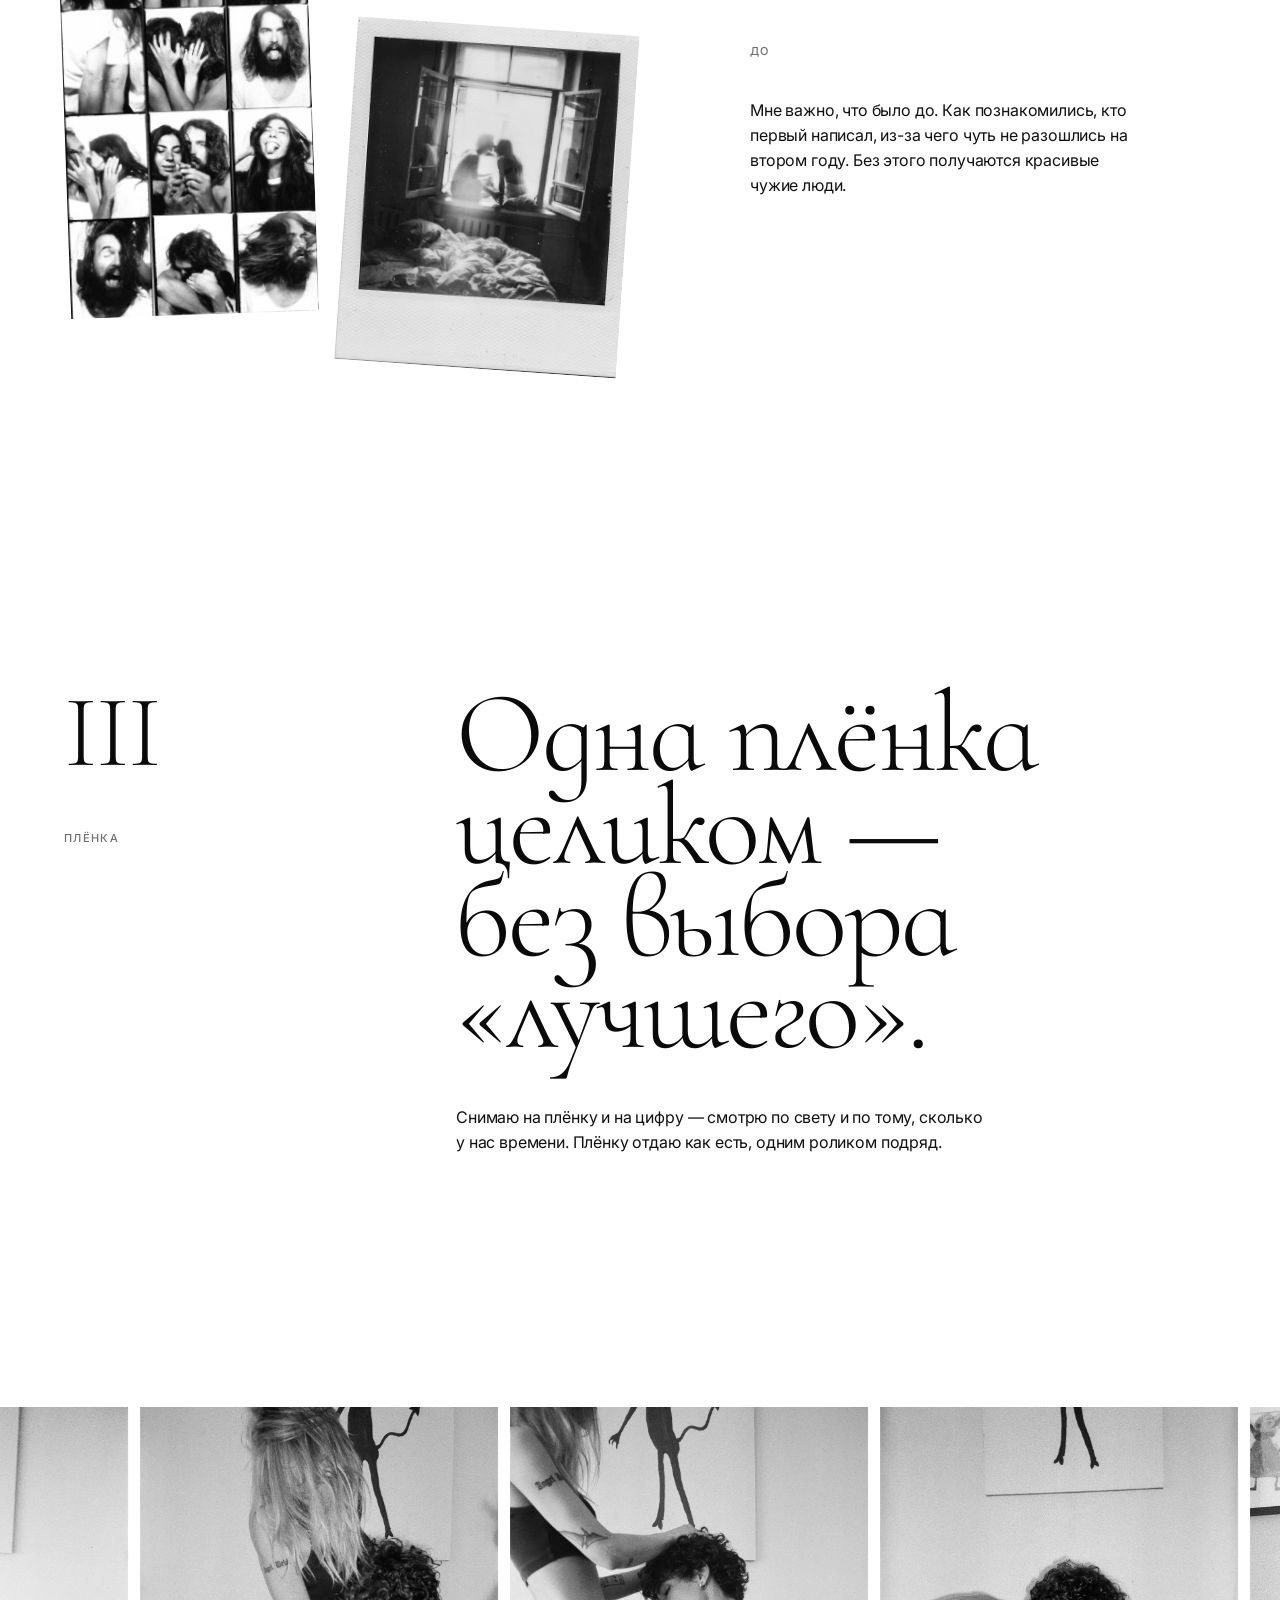
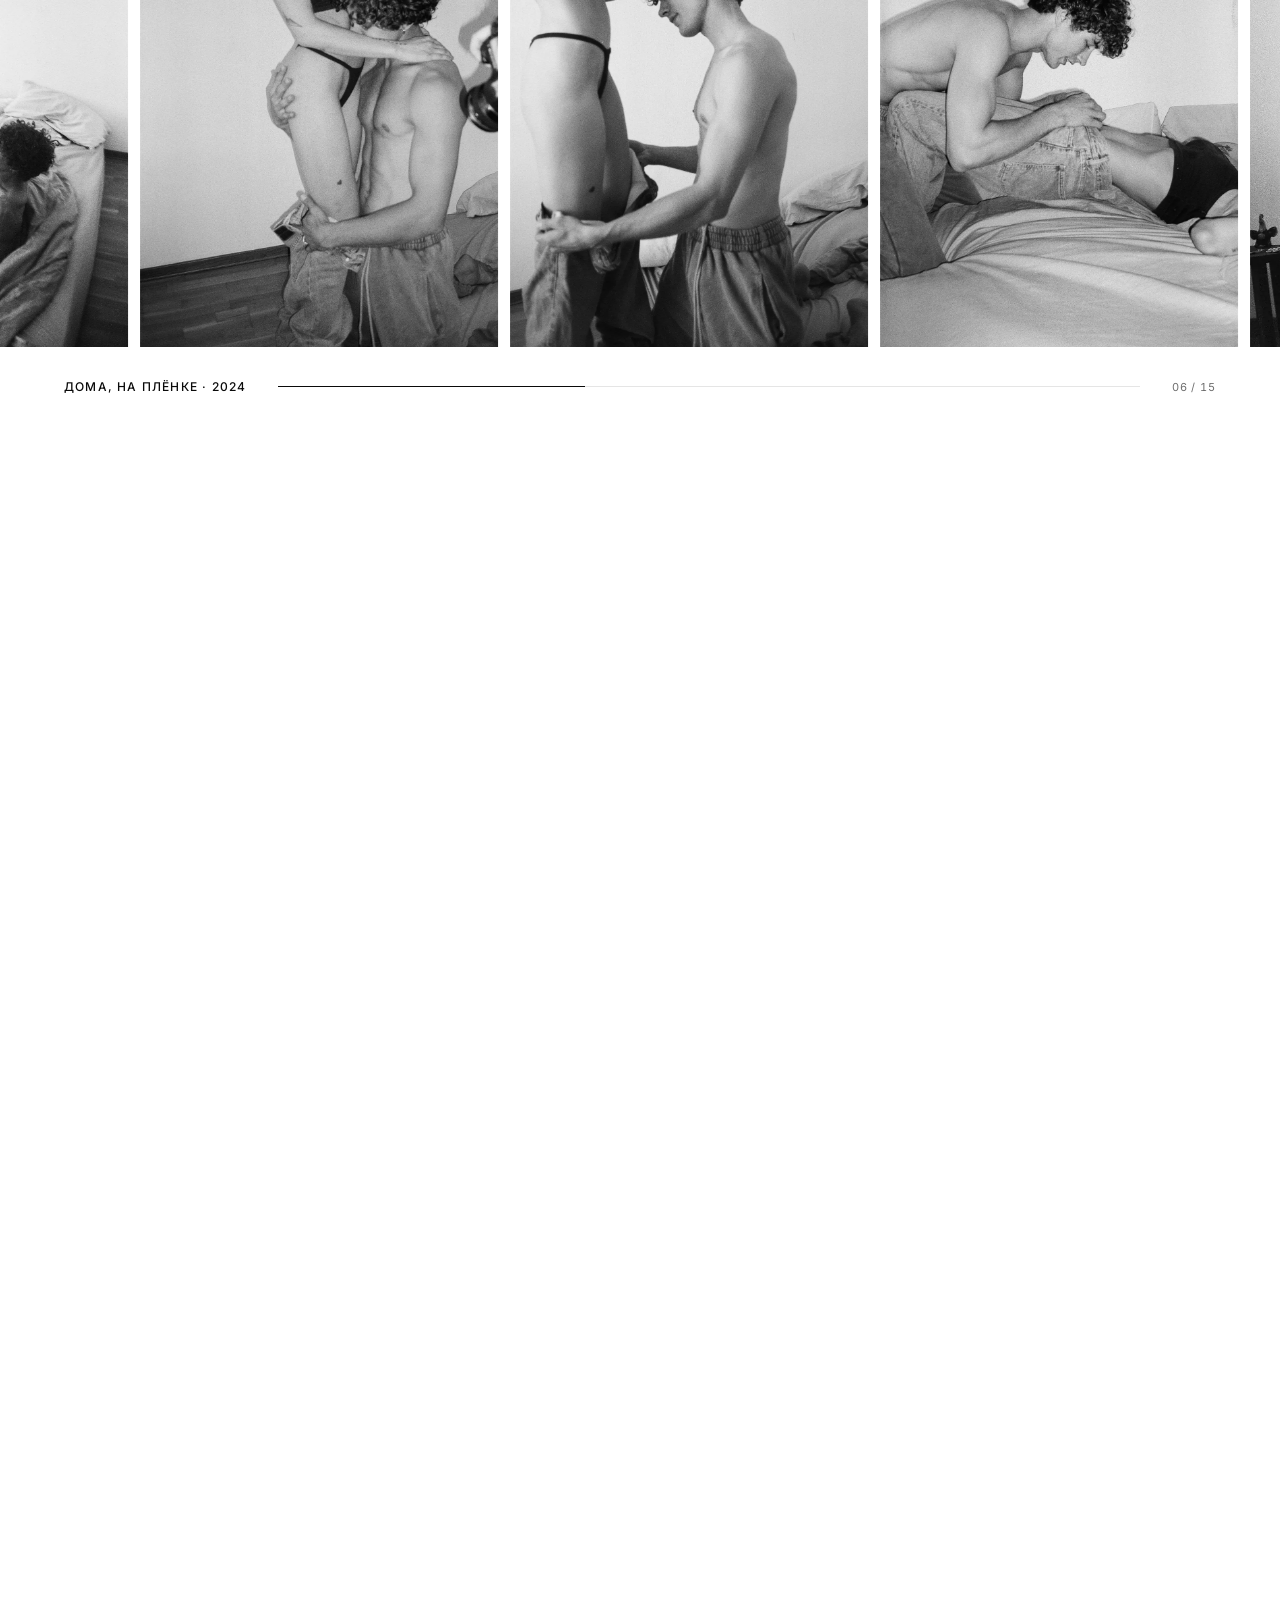
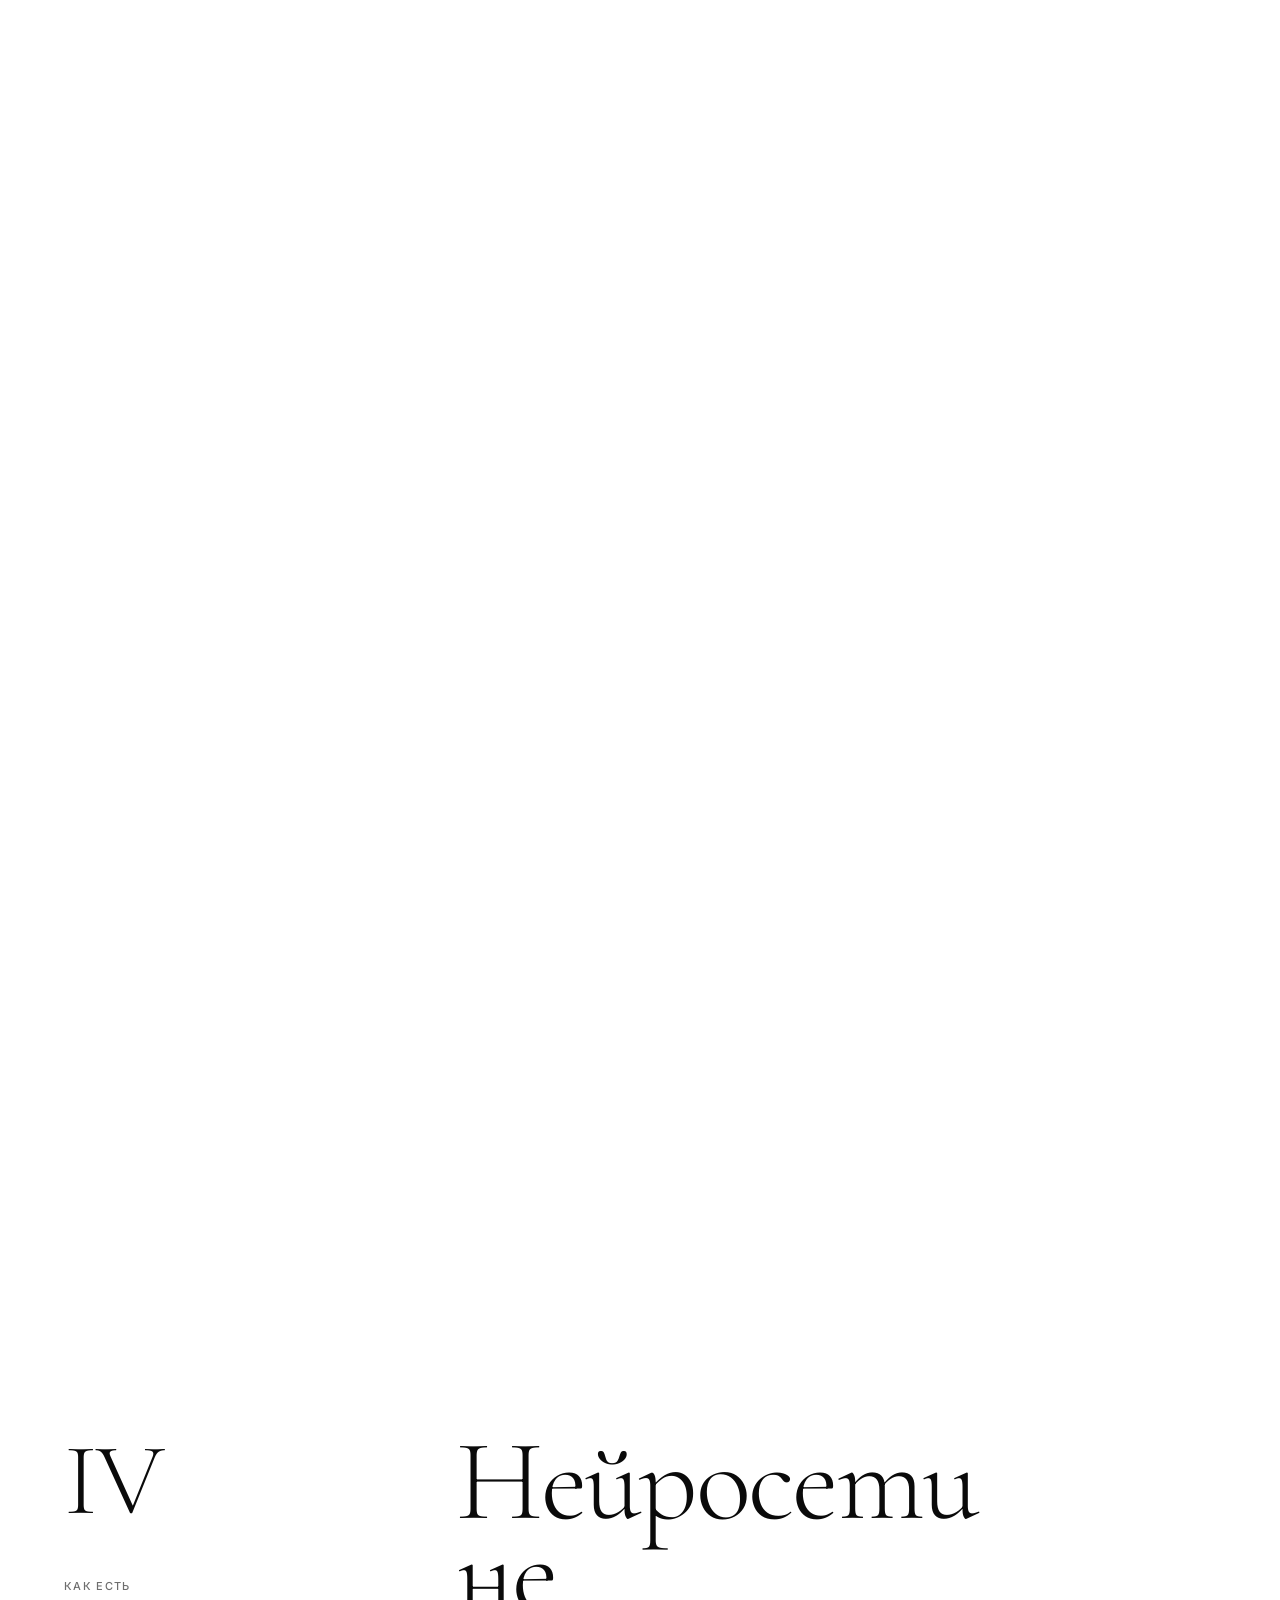
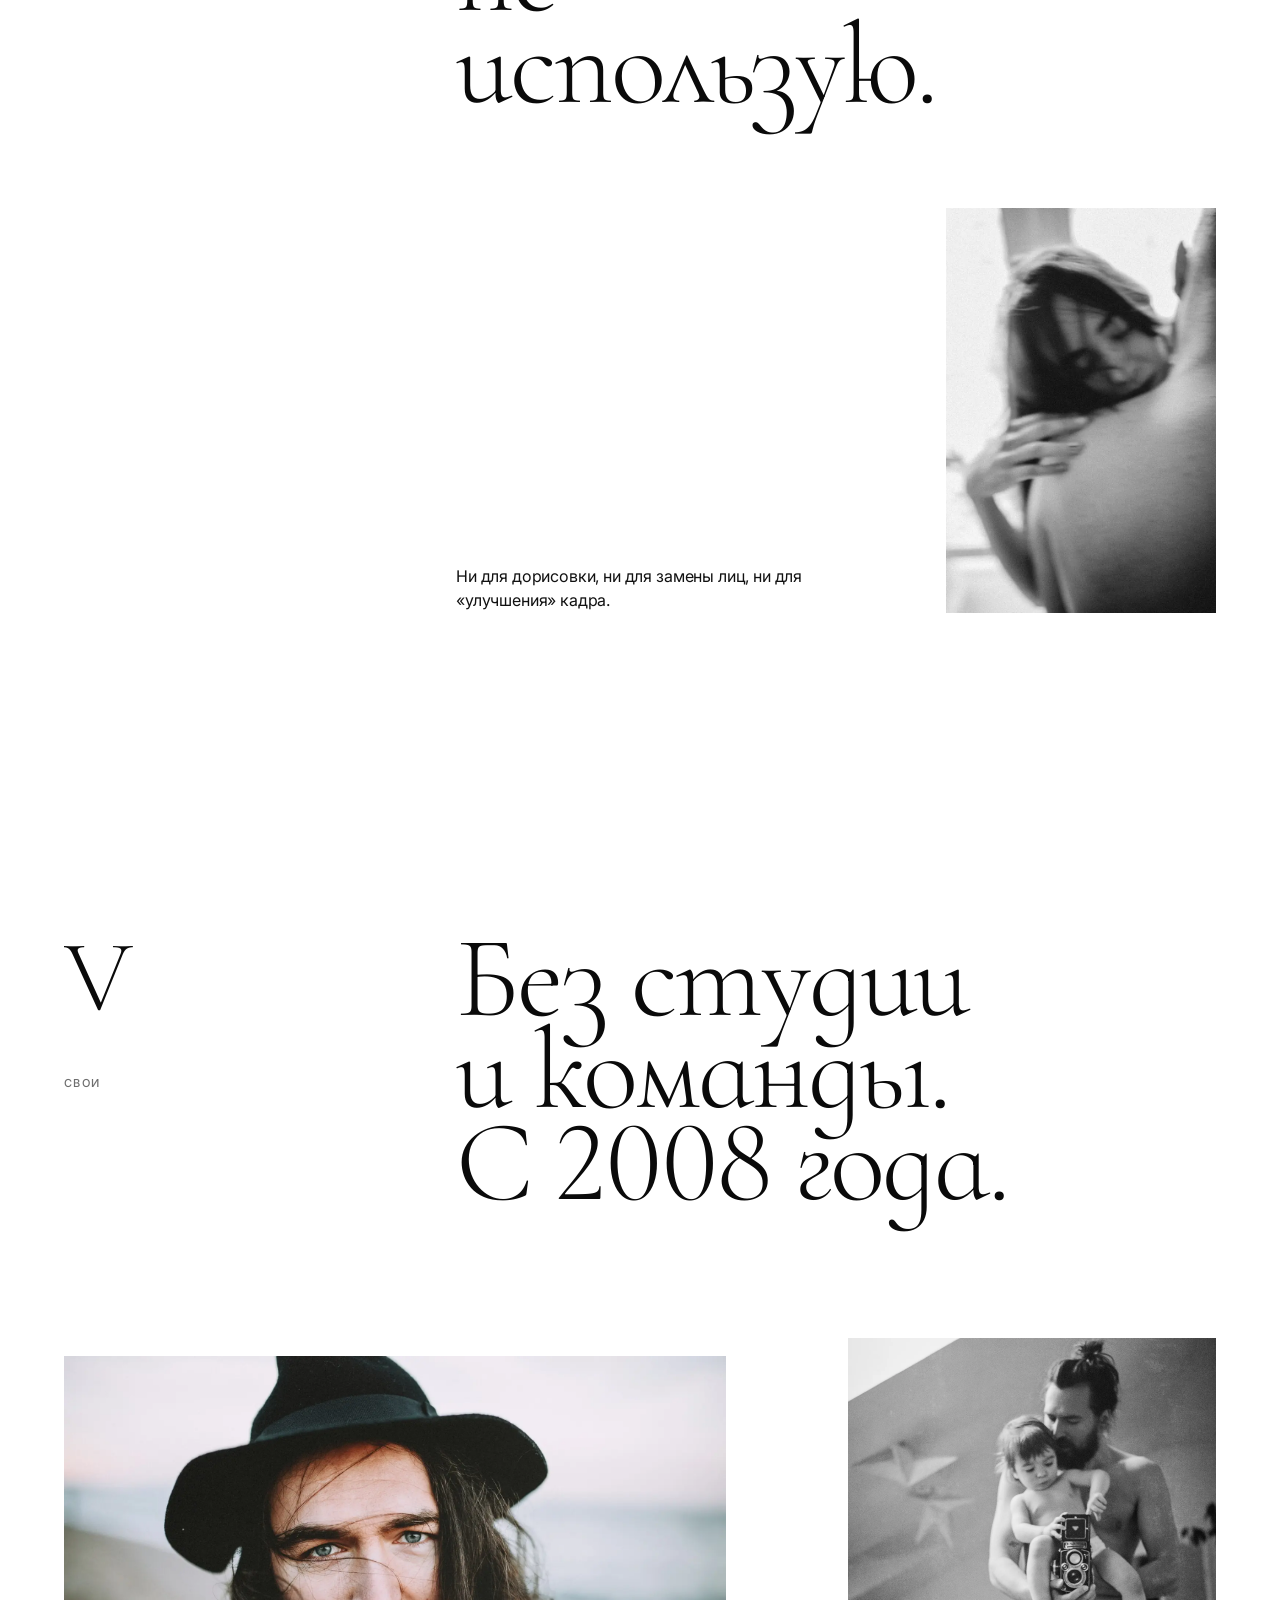
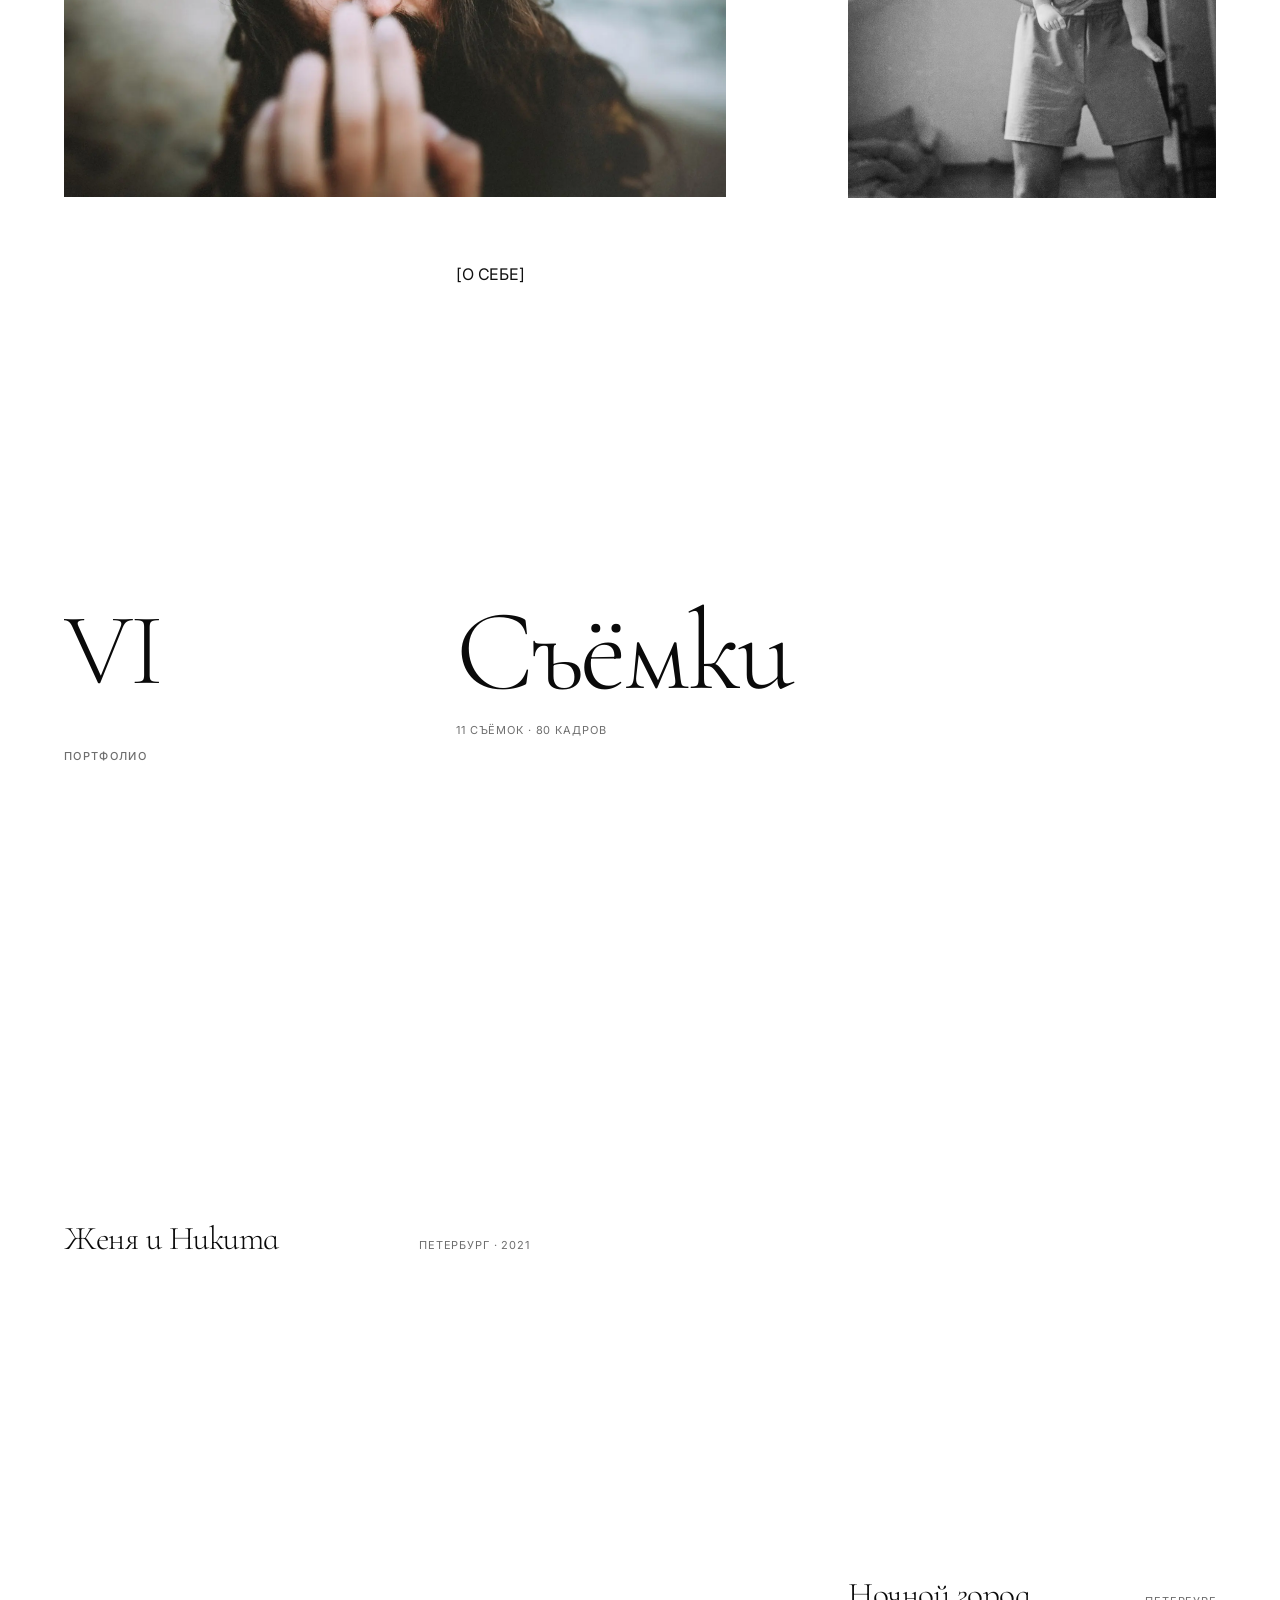
==== commit fe0823c3: "Админка: съёмки, главная, магазин, обучение, настройки, публикация - admin/server.py — локальный сер" ====
--- a/index.html
+++ b/index.html
@@ -20,6 +20,7 @@
 <link rel="stylesheet" href="assets/site.css">
 <link rel="stylesheet" href="assets/landing.css">
 <!-- Флаги разделов (Обучение / Магазин) — до первой отрисовки. -->
+<script src="assets/content.js"></script>
 <script src="assets/config.js"></script>
 </head>
 <body class="landing">
@@ -83,7 +84,7 @@
             <span class="namemark-line"><span>Трояновский</span></span>
           </h1>
           <!-- Посыл — формулировка Вани из голосовой заметки (ТЗ v2 №7). -->
-          <p class="herotag lines d2">Фотографирую любовь людей по всему миру</p>
+          <p class="herotag lines d2" data-c="home.tagline">Фотографирую любовь людей по всему миру</p>
         </div>
       </div>
     </div>
@@ -96,11 +97,11 @@
         <p class="lbl lines">Пролог</p>
       </div>
       <div style="grid-column:4 / span 9">
-        <h2 class="h1 lines">Всё начинается с&nbsp;того, что двое перестают смотреть по&nbsp;сторонам.</h2>
+        <h2 class="h1 lines" data-c="home.prolog">Всё начинается с&nbsp;того, что двое перестают смотреть по&nbsp;сторонам.</h2>
       </div>
     </div>
     <div class="grid" style="margin-top:160px">
-      <div class="mask" style="grid-column:1 / span 12"><div class="inner ph full"><img src="img/s/semya/01.webp" alt="Пожилая пара тянется друг к другу для поцелуя" loading="lazy"></div></div>
+      <div class="mask" style="grid-column:1 / span 12"><div class="inner ph full"><img data-c-src="home.prologImage" src="img/s/semya/01.webp" alt="Пожилая пара тянется друг к другу для поцелуя" loading="lazy"></div></div>
     </div>
   </section>
 
@@ -110,7 +111,7 @@
       <div class="chaside" style="grid-column:1 / span 4">
         <span class="tmask chnum"><span class="rise">I</span></span>
         <p class="lbl lines">Тишина</p>
-        <p class="lead">Я не расставляю людей и не прошу посмотреть в&nbsp;камеру. Первые двадцать минут почти не снимаю — хожу рядом, пока про меня не забывают. Дальше начинается то, ради чего меня позвали.</p>
+        <p class="lead" data-c="home.ch1">Я не расставляю людей и не прошу посмотреть в&nbsp;камеру. Первые двадцать минут почти не снимаю — хожу рядом, пока про меня не забывают. Дальше начинается то, ради чего меня позвали.</p>
       </div>
       <div class="chbody" style="grid-column:6 / span 7">
         <div class="w-full"><div class="mask reveal" data-tilt><div class="inner ph" style="aspect-ratio:1280/853"><img src="img/story/work-floor.webp" alt="Иван снимает девушку, лёжа рядом с ней на полу" loading="lazy"></div></div></div>
@@ -132,7 +133,7 @@
       <div class="chaside" style="grid-column:8 / span 5">
         <span class="tmask chnum"><span class="rise">II</span></span>
         <p class="lbl lines">До</p>
-        <p class="lead">Мне важно, что было до. Как познакомились, кто первый написал, из-за чего чуть не разошлись на втором году. Без этого получаются красивые чужие люди.</p>
+        <p class="lead" data-c="home.ch2">Мне важно, что было до. Как познакомились, кто первый написал, из-за чего чуть не разошлись на втором году. Без этого получаются красивые чужие люди.</p>
       </div>
     </div>
   </section>
@@ -146,14 +147,14 @@
           <p class="lbl lines">Плёнка</p>
         </div>
         <div style="grid-column:5 / span 8">
-          <h2 class="h2 lines">Одна плёнка целиком — без&nbsp;выбора «лучшего».</h2>
-          <p class="lead" style="margin-top:48px">Снимаю на плёнку и на цифру — смотрю по свету и по тому, сколько у нас времени. Плёнку отдаю как есть, одним роликом подряд.</p>
+          <h2 class="h2 lines" data-c="home.ch3Title">Одна плёнка целиком — без&nbsp;выбора «лучшего».</h2>
+          <p class="lead" style="margin-top:48px" data-c="home.ch3">Снимаю на плёнку и на цифру — смотрю по свету и по тому, сколько у нас времени. Плёнку отдаю как есть, одним роликом подряд.</p>
         </div>
       </div>
     </div>
     <div class="roll">
       <div class="roll-pin">
-        <div class="roll-track" aria-label="Плёнка «Дома», кадры подряд">
+        <div class="roll-track" id="rollTrack" aria-label="Плёнка «Дома», кадры подряд">
           <figure class="roll-fr" style="aspect-ratio:2824/3765"><div class="ph"><img src="img/story/negative.webp" alt="Негативы плёнки на просвет" loading="lazy"></div></figure>
           <figure class="roll-fr" style="aspect-ratio:2048/3089"><div class="ph"><img src="img/s/doma-na-plyonke/01.webp" alt="Он держит её вниз головой на кровати, оба смеются" loading="lazy"></div></figure>
           <figure class="roll-fr" style="aspect-ratio:3089/2048"><div class="ph"><img src="img/s/doma-na-plyonke/02.webp" alt="Он поднимает её ноги, она смеётся на подушках" loading="lazy"></div></figure>
@@ -171,7 +172,7 @@
           <figure class="roll-fr" style="aspect-ratio:2433/3637"><div class="ph"><img src="img/s/doma-na-plyonke/14.webp" alt="Он сидит на кровати, запрокинув голову" loading="lazy"></div></figure>
         </div>
         <div class="roll-foot">
-          <a class="nav" href="syomka.html?s=doma-na-plyonke">Дома, на плёнке · 2024</a>
+          <a class="nav" id="rollLink" href="syomka.html?s=doma-na-plyonke">Дома, на плёнке · 2024</a>
           <span class="roll-bar" aria-hidden="true"><i></i></span>
           <p class="cap roll-count" style="margin:0" aria-hidden="true">01 / 15</p>
         </div>
@@ -187,12 +188,12 @@
         <p class="lbl lines">Как есть</p>
       </div>
       <div style="grid-column:5 / span 8">
-        <h2 class="h2 lines">Нейросети не&nbsp;использую.</h2>
+        <h2 class="h2 lines" data-c="home.ch4Title">Нейросети не&nbsp;использую.</h2>
       </div>
     </div>
     <div class="grid" style="margin-top:96px;align-items:end">
       <div style="grid-column:5 / span 4">
-        <p class="lead">Ни для дорисовки, ни для замены лиц, ни для «улучшения» кадра.</p>
+        <p class="lead" data-c="home.ch4">Ни для дорисовки, ни для замены лиц, ни для «улучшения» кадра.</p>
       </div>
       <div style="grid-column:10 / span 3">
         <div class="mask reveal" data-tilt><div class="inner ph" style="aspect-ratio:2/3"><img src="img/s/blizko/m/13.webp" alt="Её лицо в движении, смазанный кадр, ч/б" loading="lazy"></div></div>
@@ -208,12 +209,12 @@
         <p class="lbl lines">Свои</p>
       </div>
       <div style="grid-column:5 / span 8">
-        <h2 class="h2 lines">Без студии и&nbsp;команды. С&nbsp;2008 года.</h2>
+        <h2 class="h2 lines" data-c="home.ch5Title">Без студии и&nbsp;команды. С&nbsp;2008 года.</h2>
       </div>
     </div>
     <div class="grid" style="margin-top:128px;align-items:end">
       <div style="grid-column:1 / span 7">
-        <div class="mask reveal" data-tilt><div class="inner ph" style="aspect-ratio:3/2"><img src="img/story/hat.webp" alt="Иван Трояновский, портрет в чёрной шляпе" loading="lazy"></div></div>
+        <div class="mask reveal" data-tilt><div class="inner ph" style="aspect-ratio:3/2"><img data-c-src="home.aboutPhoto" src="img/story/hat.webp" alt="Иван Трояновский, портрет в чёрной шляпе" loading="lazy"></div></div>
       </div>
       <div style="grid-column:9 / span 4">
         <div class="mask reveal d1" data-tilt><div class="inner ph" style="aspect-ratio:4/5"><img src="img/story/child.webp" alt="Иван держит ребёнка на руках, ч/б плёнка" loading="lazy"></div></div>
@@ -221,7 +222,7 @@
     </div>
     <div class="grid" style="margin-top:64px">
       <div style="grid-column:5 / span 5">
-        <p class="lead">[О СЕБЕ]</p>
+        <p class="lead" data-c="home.about">[О СЕБЕ]</p>
       </div>
     </div>
   </section>
@@ -265,7 +266,7 @@
         <p class="lbl lines">Эпилог</p>
       </div>
       <div style="grid-column:5 / span 8">
-        <h2 class="h2 lines">Дальше начинается то, ради чего всё и&nbsp;было.</h2>
+        <h2 class="h2 lines" data-c="home.epilog">Дальше начинается то, ради чего всё и&nbsp;было.</h2>
         <div class="quiet" style="margin-top:64px">
           <p class="lines" data-flag="learning"><a class="nav" href="obuchenie.html">Иногда учу снимать — обучение</a></p>
           <p class="lines d1" data-flag="shop"><a class="nav" href="magazin.html">Отпечатки — магазин</a></p>
@@ -286,12 +287,13 @@
     </div>
     <div style="grid-column:6 / span 3;display:flex;flex-direction:column;gap:16px;align-items:flex-start">
       <p class="lbl">Связь</p>
-      <a class="nav" href="mailto:[ПОЧТА]">[ПОЧТА]</a>
+      <a class="nav" href="mailto:[ПОЧТА]" data-c-mail>[ПОЧТА]</a>
     </div>
     <div style="grid-column:9 / span 2;display:flex;flex-direction:column;gap:16px;align-items:flex-start">
       <p class="lbl">Смотреть</p>
-      <a class="nav" href="https://instagram.com/ivantroyanovsky" rel="noopener">Instagram</a>
-      <a class="nav" href="https://vk.ru/ivantroyanovsky" rel="noopener">VK</a>
+      <a class="nav" href="https://instagram.com/ivantroyanovsky" rel="noopener" data-c-href="settings.instagram">Instagram</a>
+      <a class="nav" href="https://vk.ru/ivantroyanovsky" rel="noopener" data-c-href="settings.vk" data-c-hide>VK</a>
+      <a class="nav" href="#" rel="noopener" data-c-href="settings.telegram" data-c-hide>Telegram</a>
     </div>
     <div style="grid-column:11 / span 2;display:flex;flex-direction:column;gap:16px;align-items:flex-end">
       <p class="lbl">Язык</p>
@@ -314,6 +316,7 @@
 </nav>
 
 <script src="assets/shoots.js"></script>
+<script src="assets/bind.js"></script>
 <script src="assets/photo-tilt.js"></script>
 <script src="assets/site.js"></script>
 <script src="assets/works.js"></script>
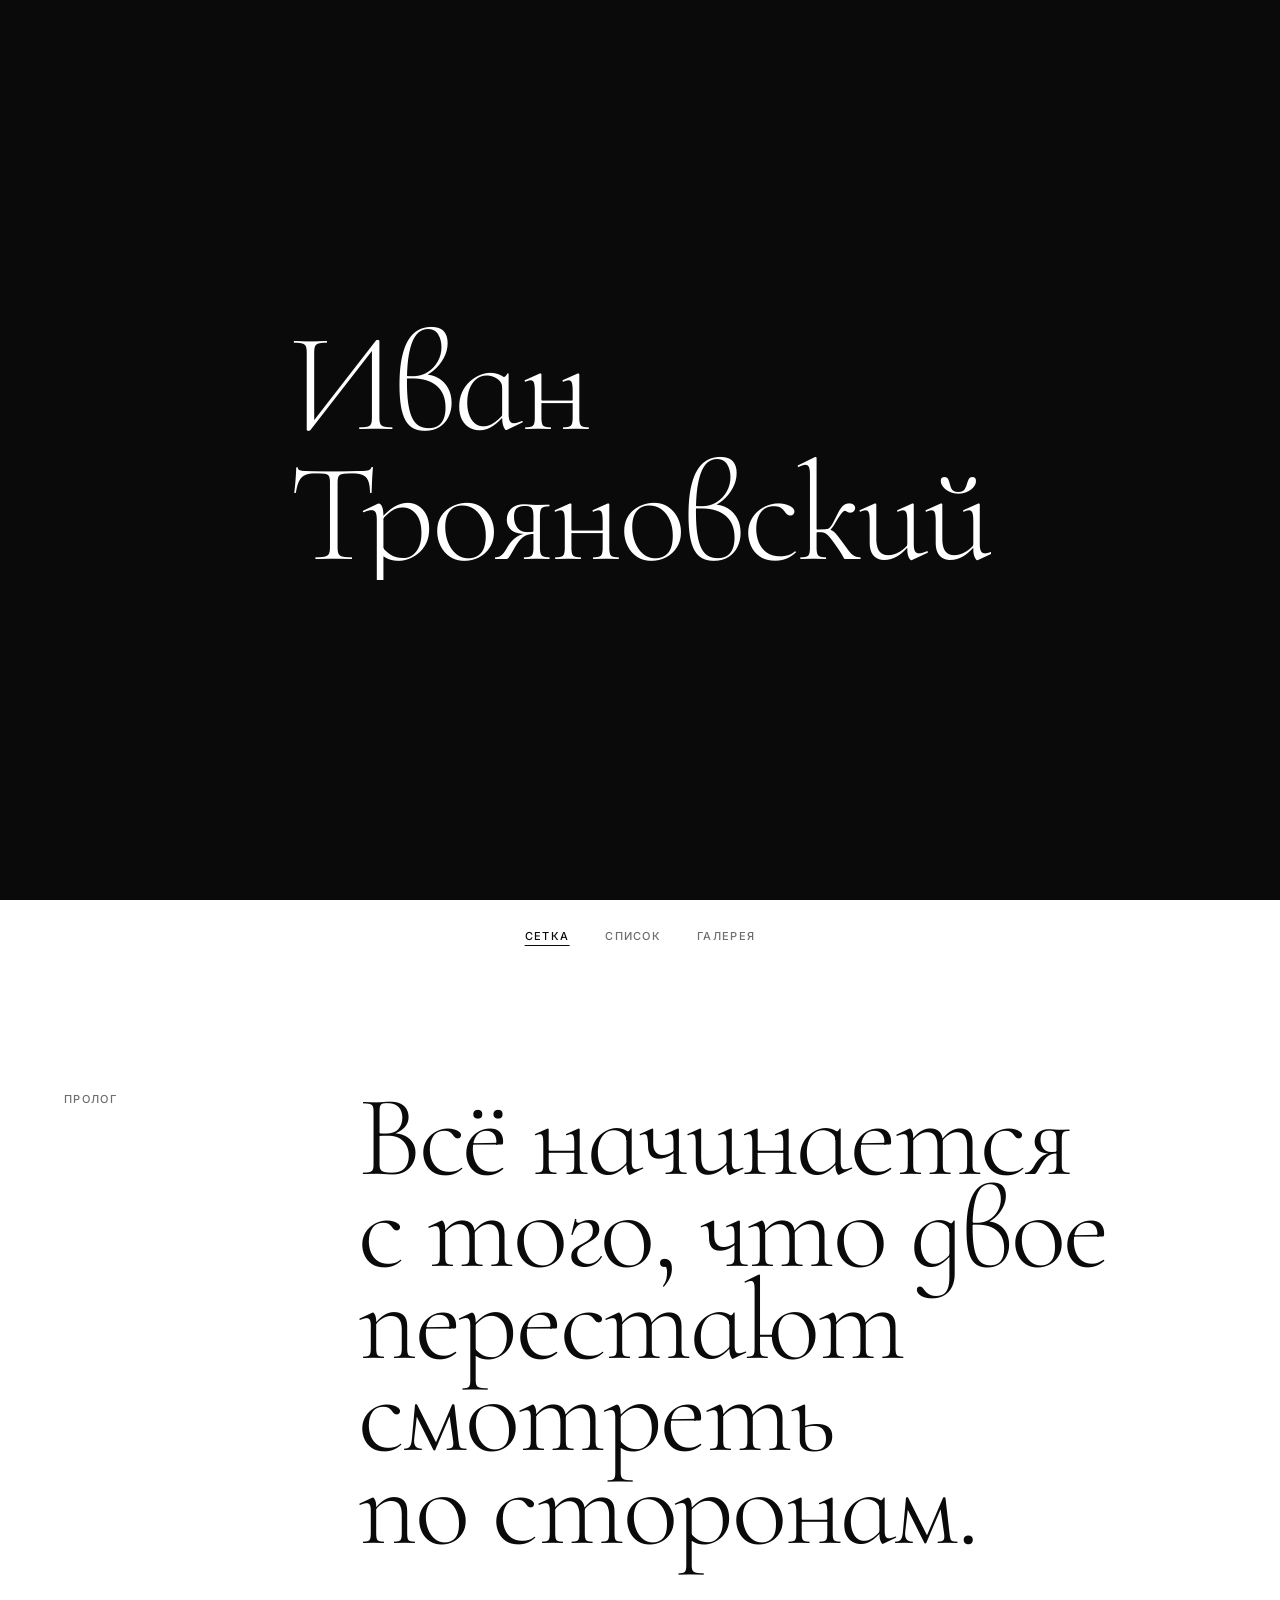
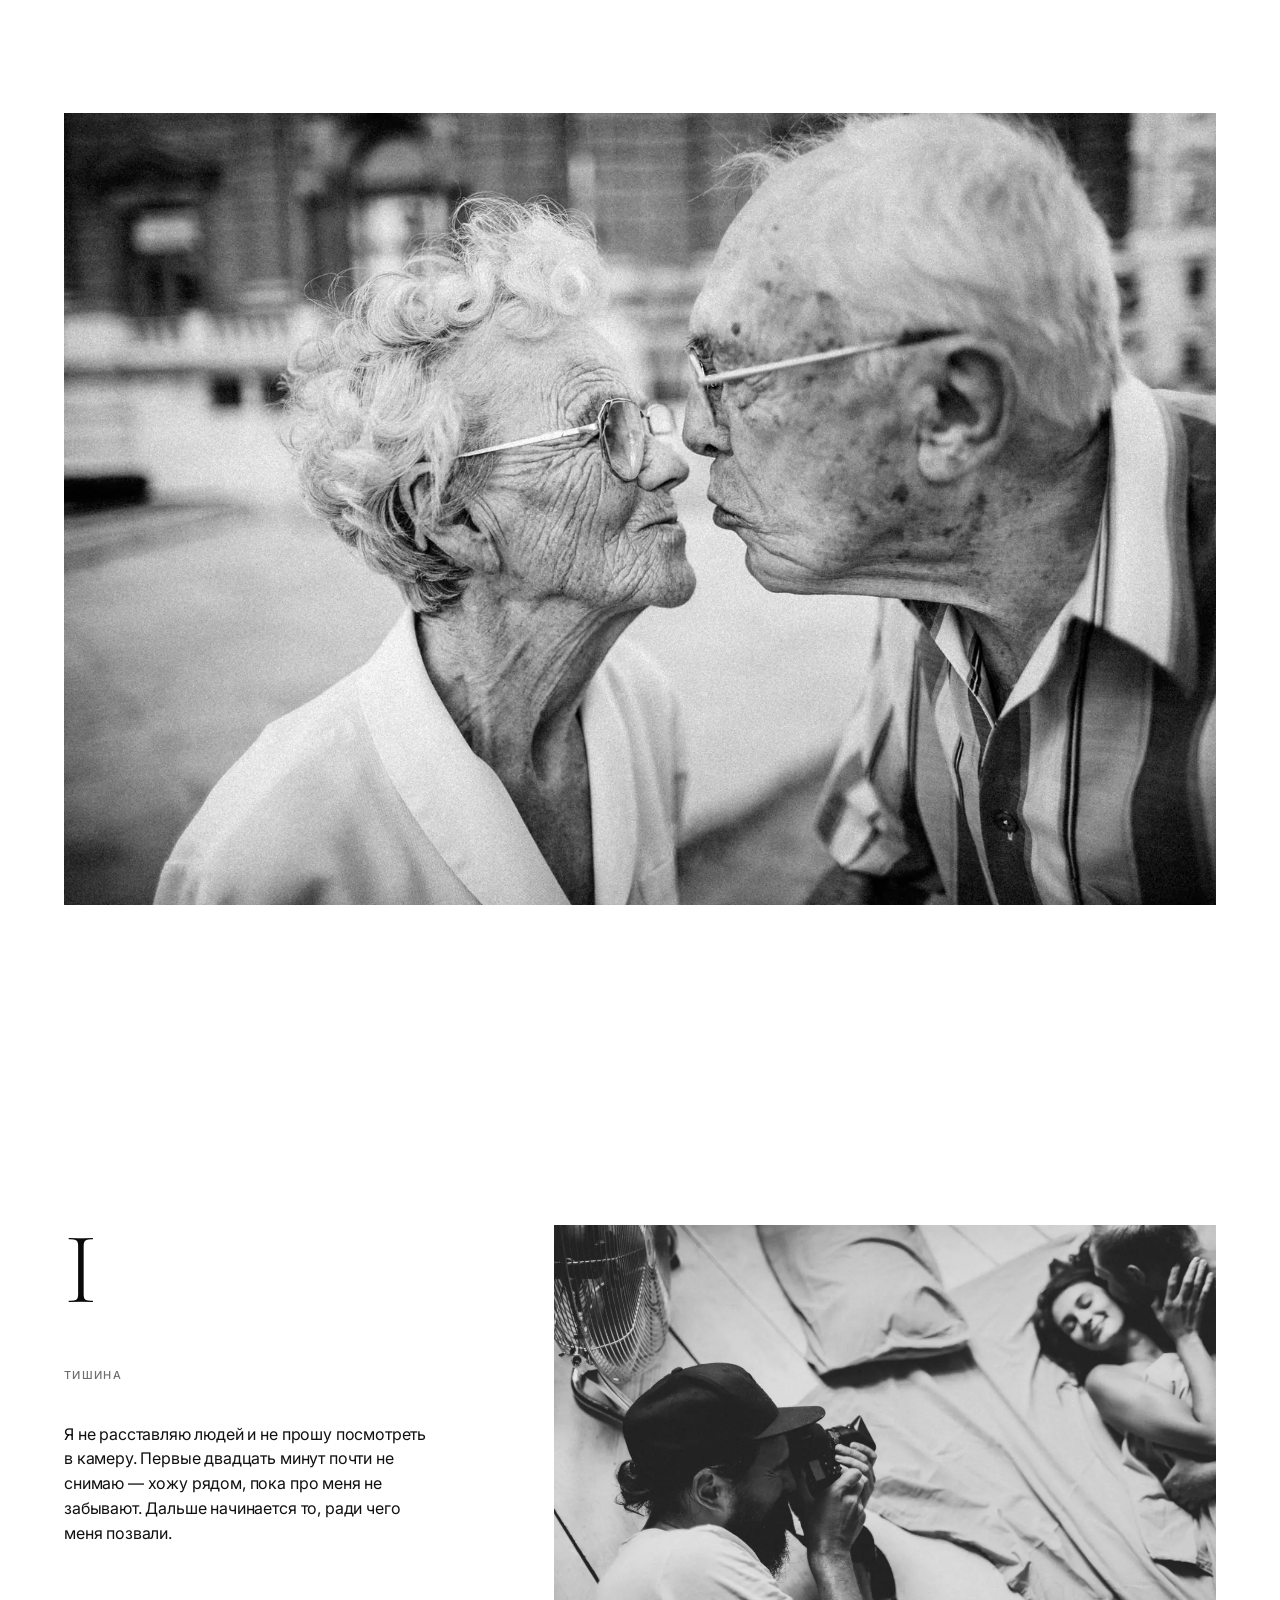
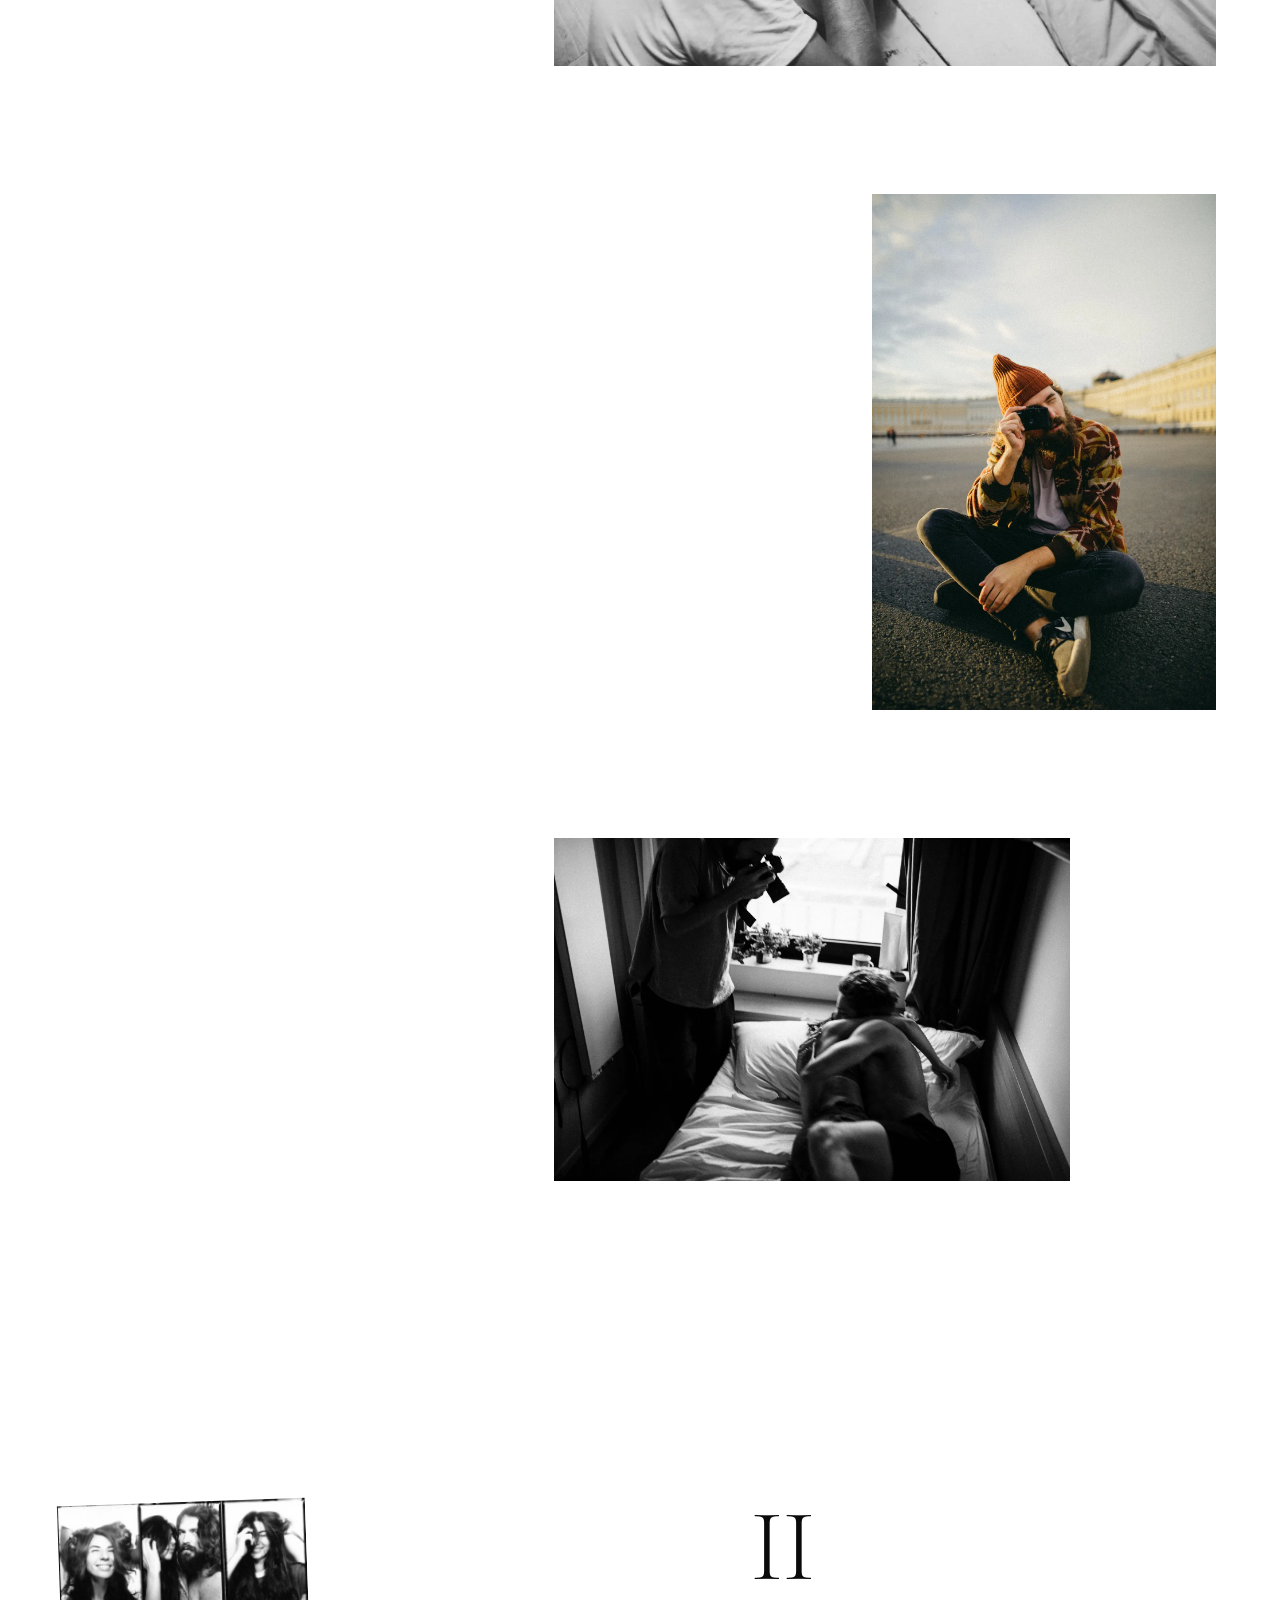
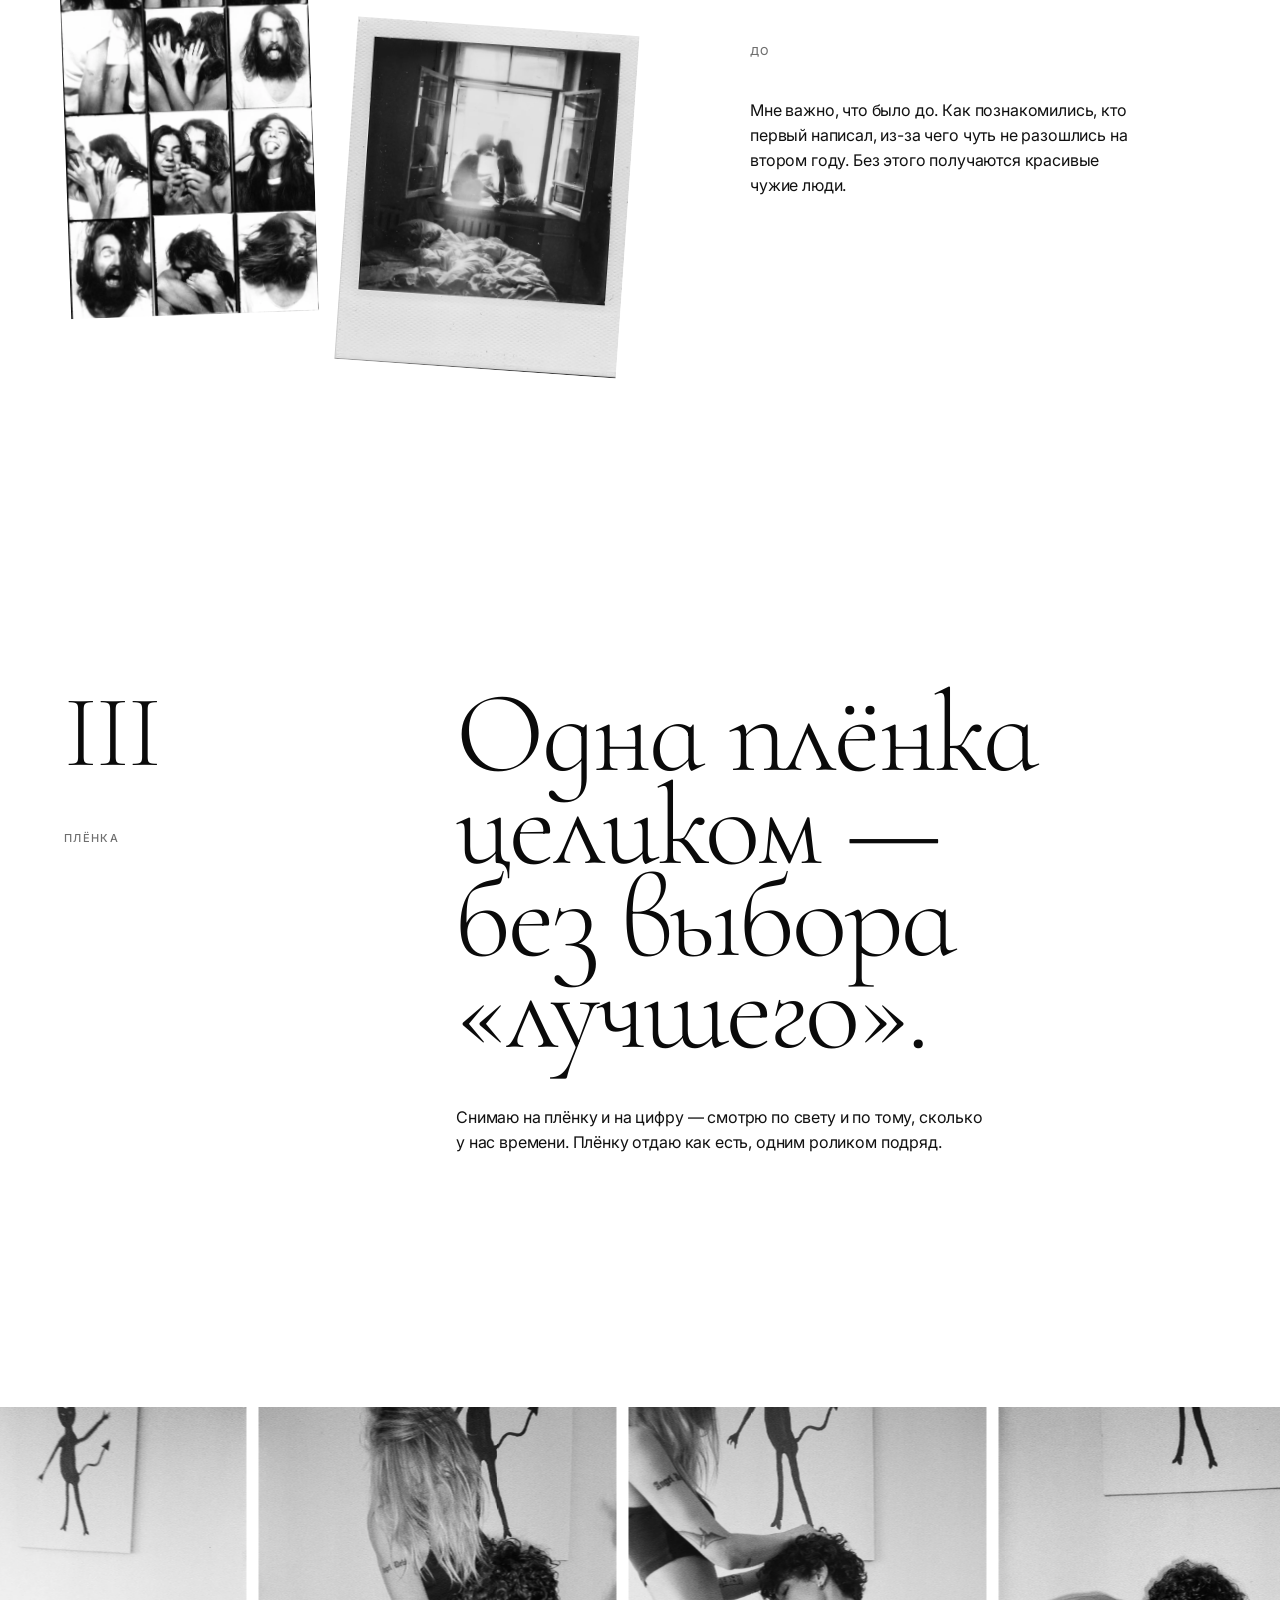
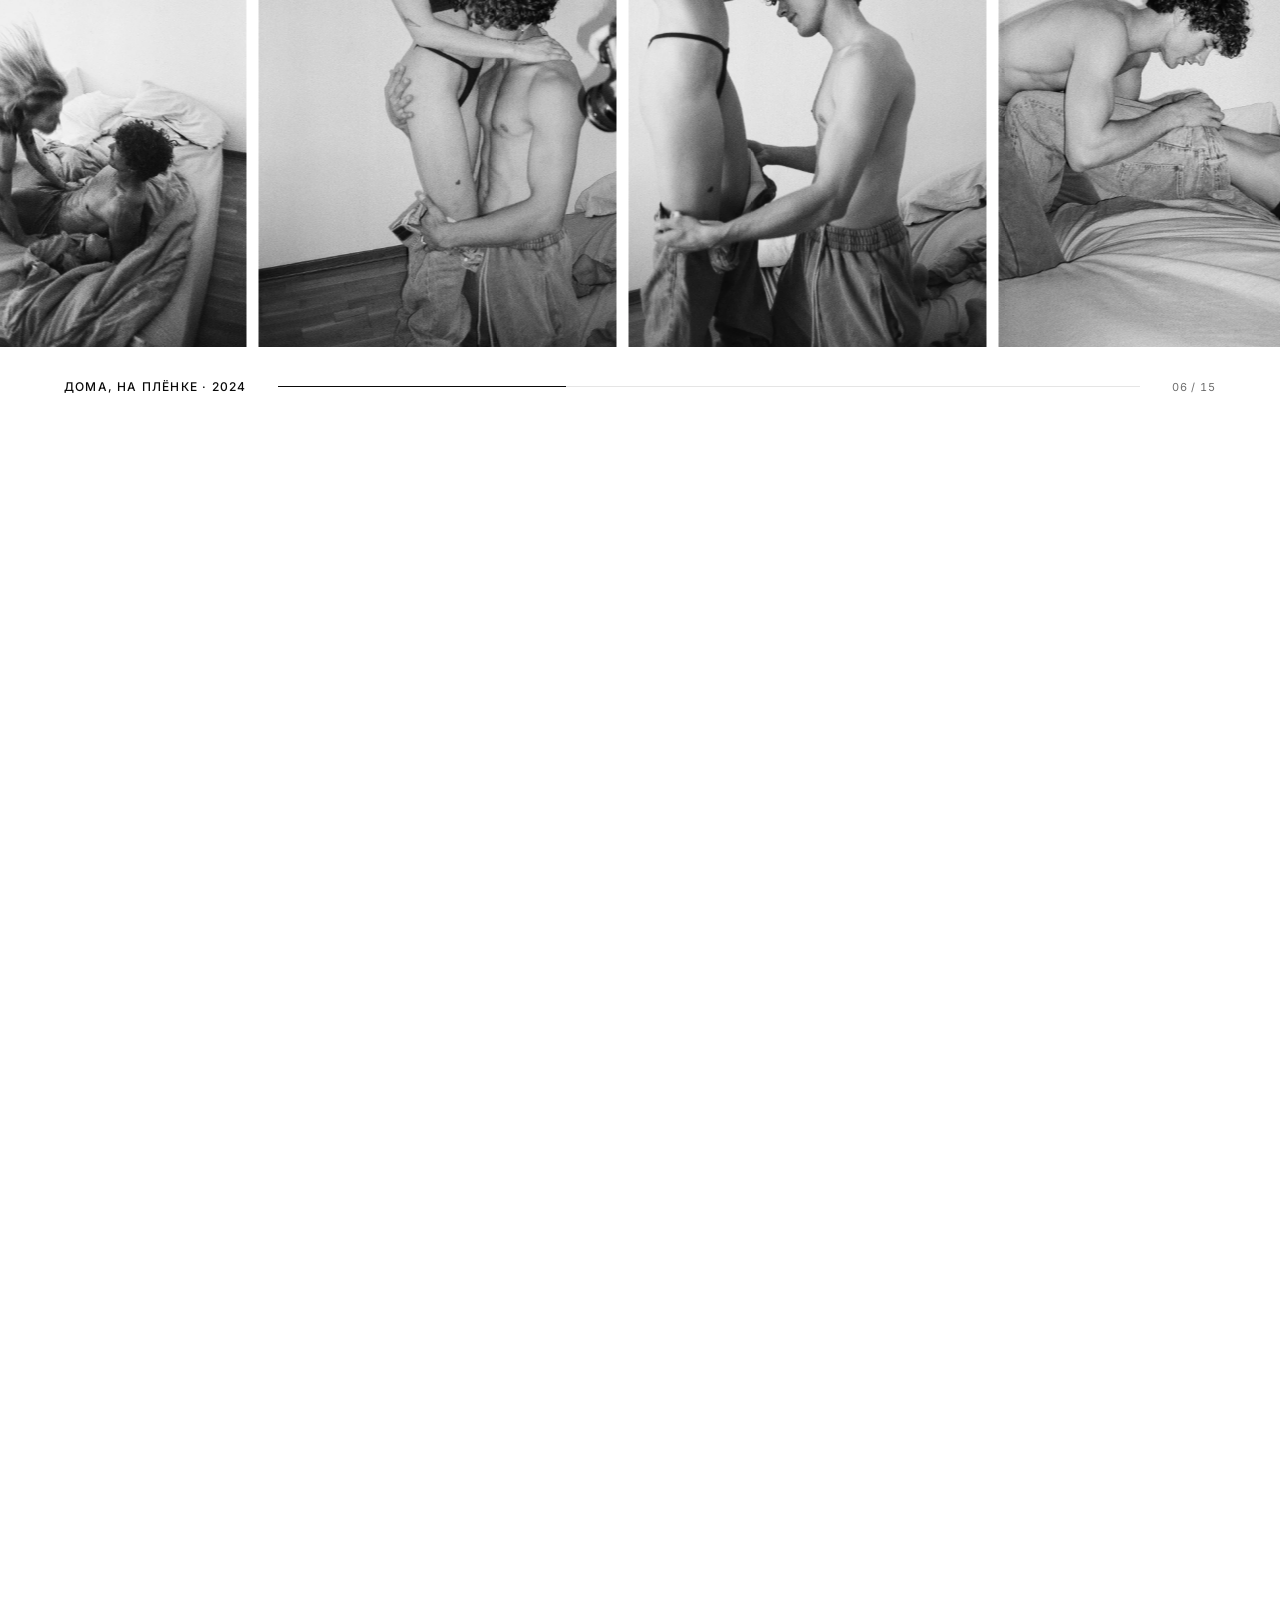
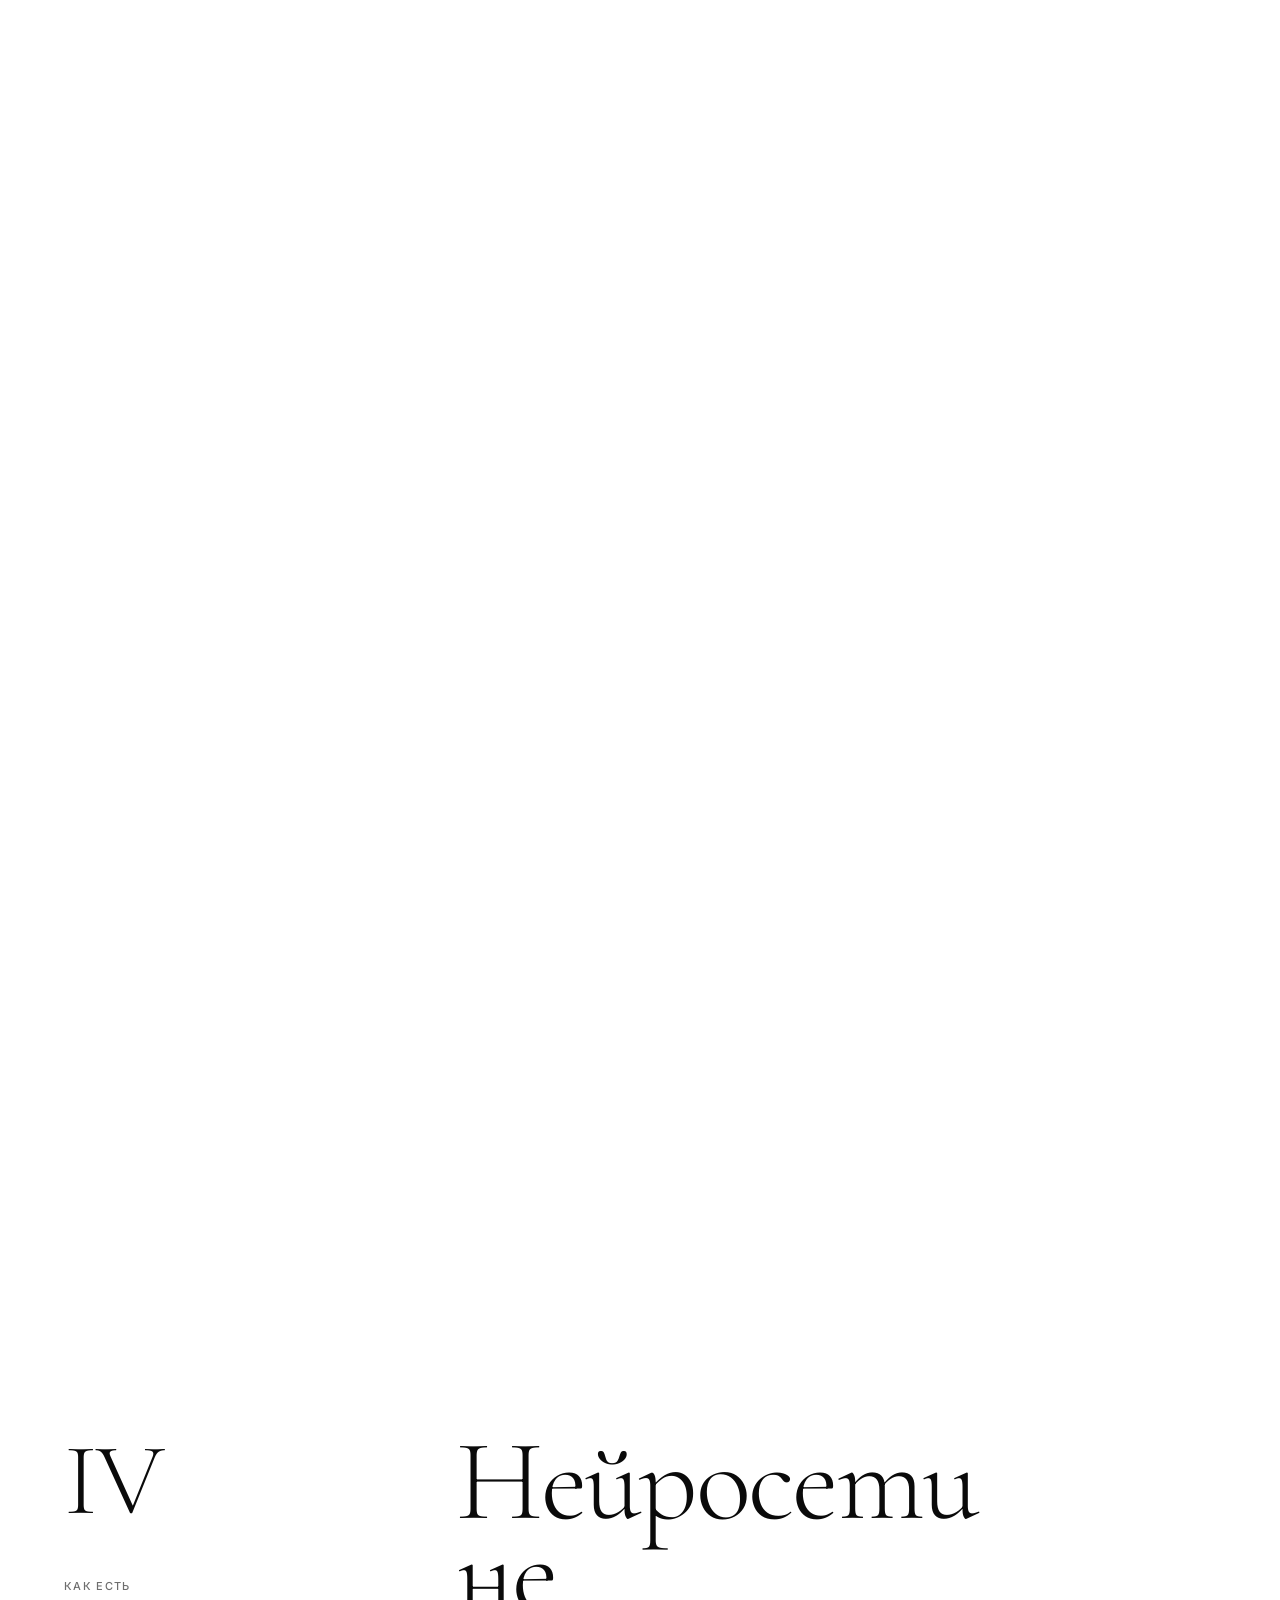
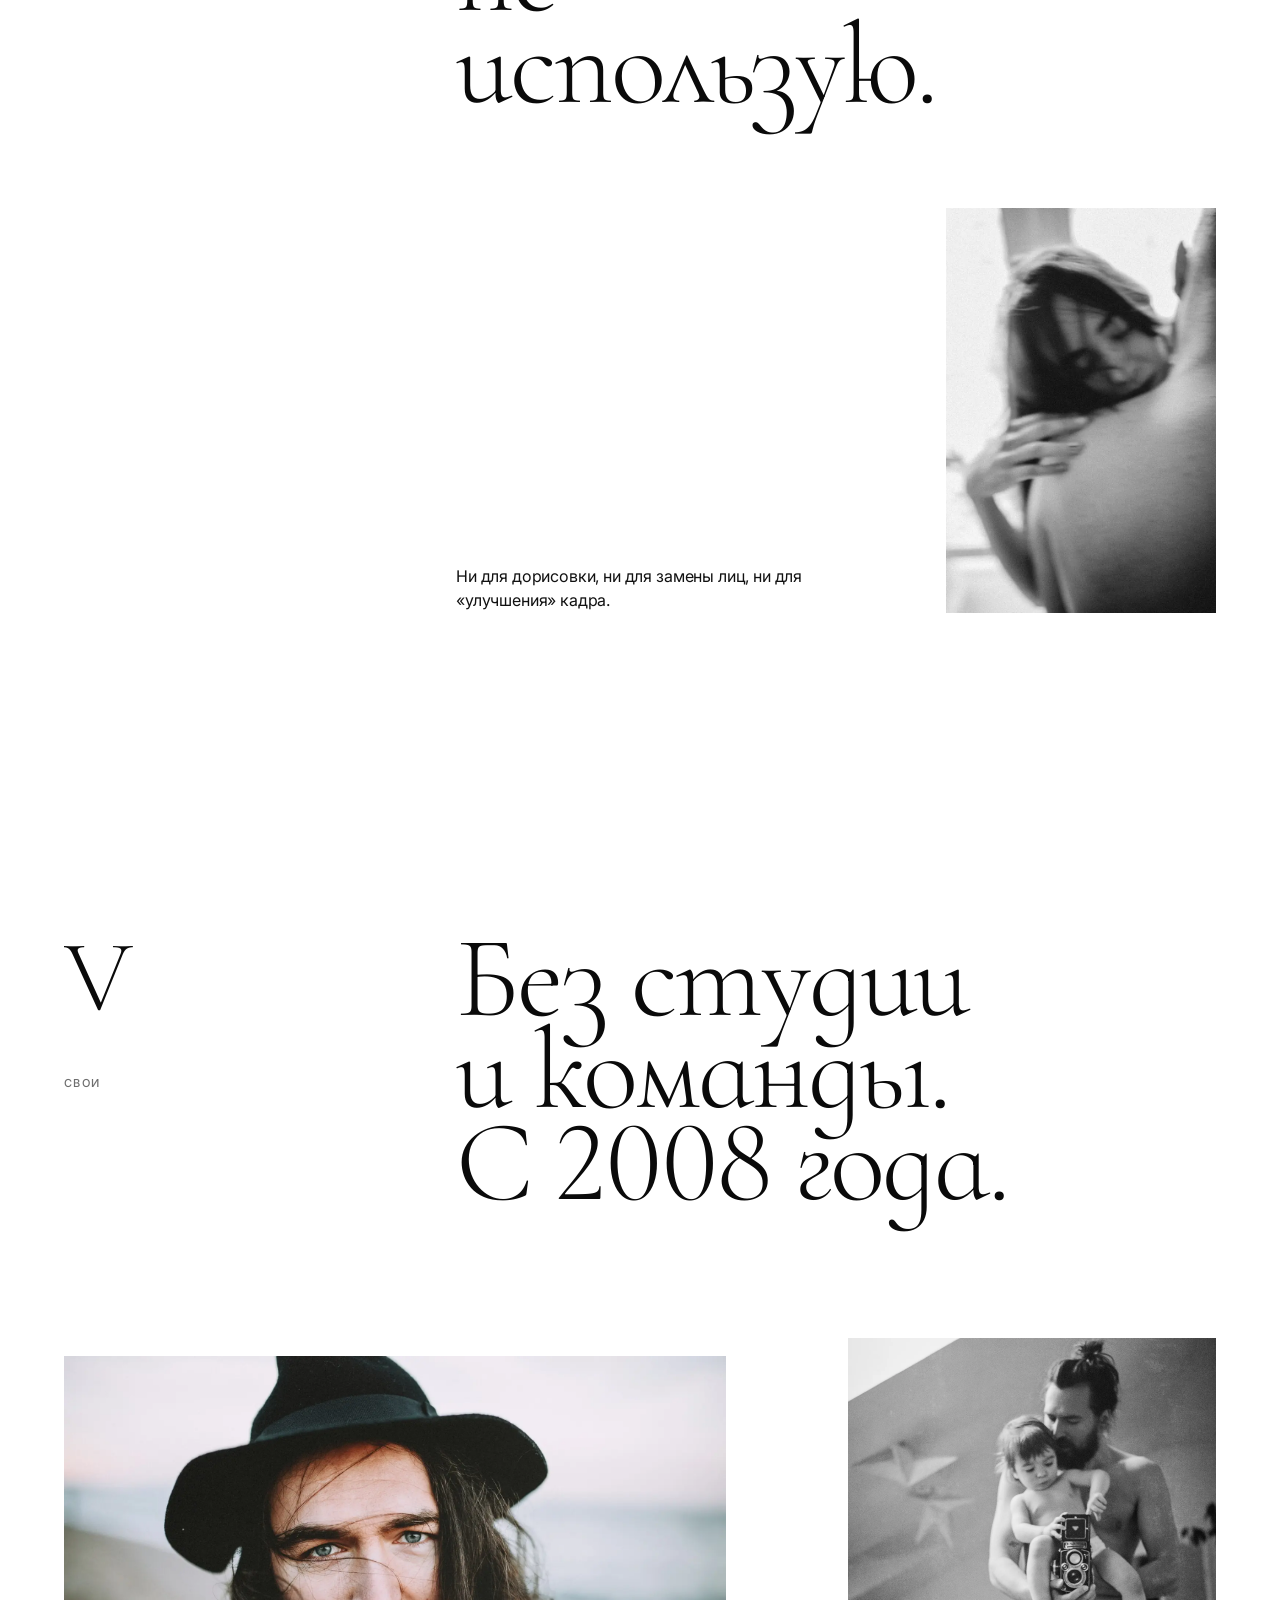
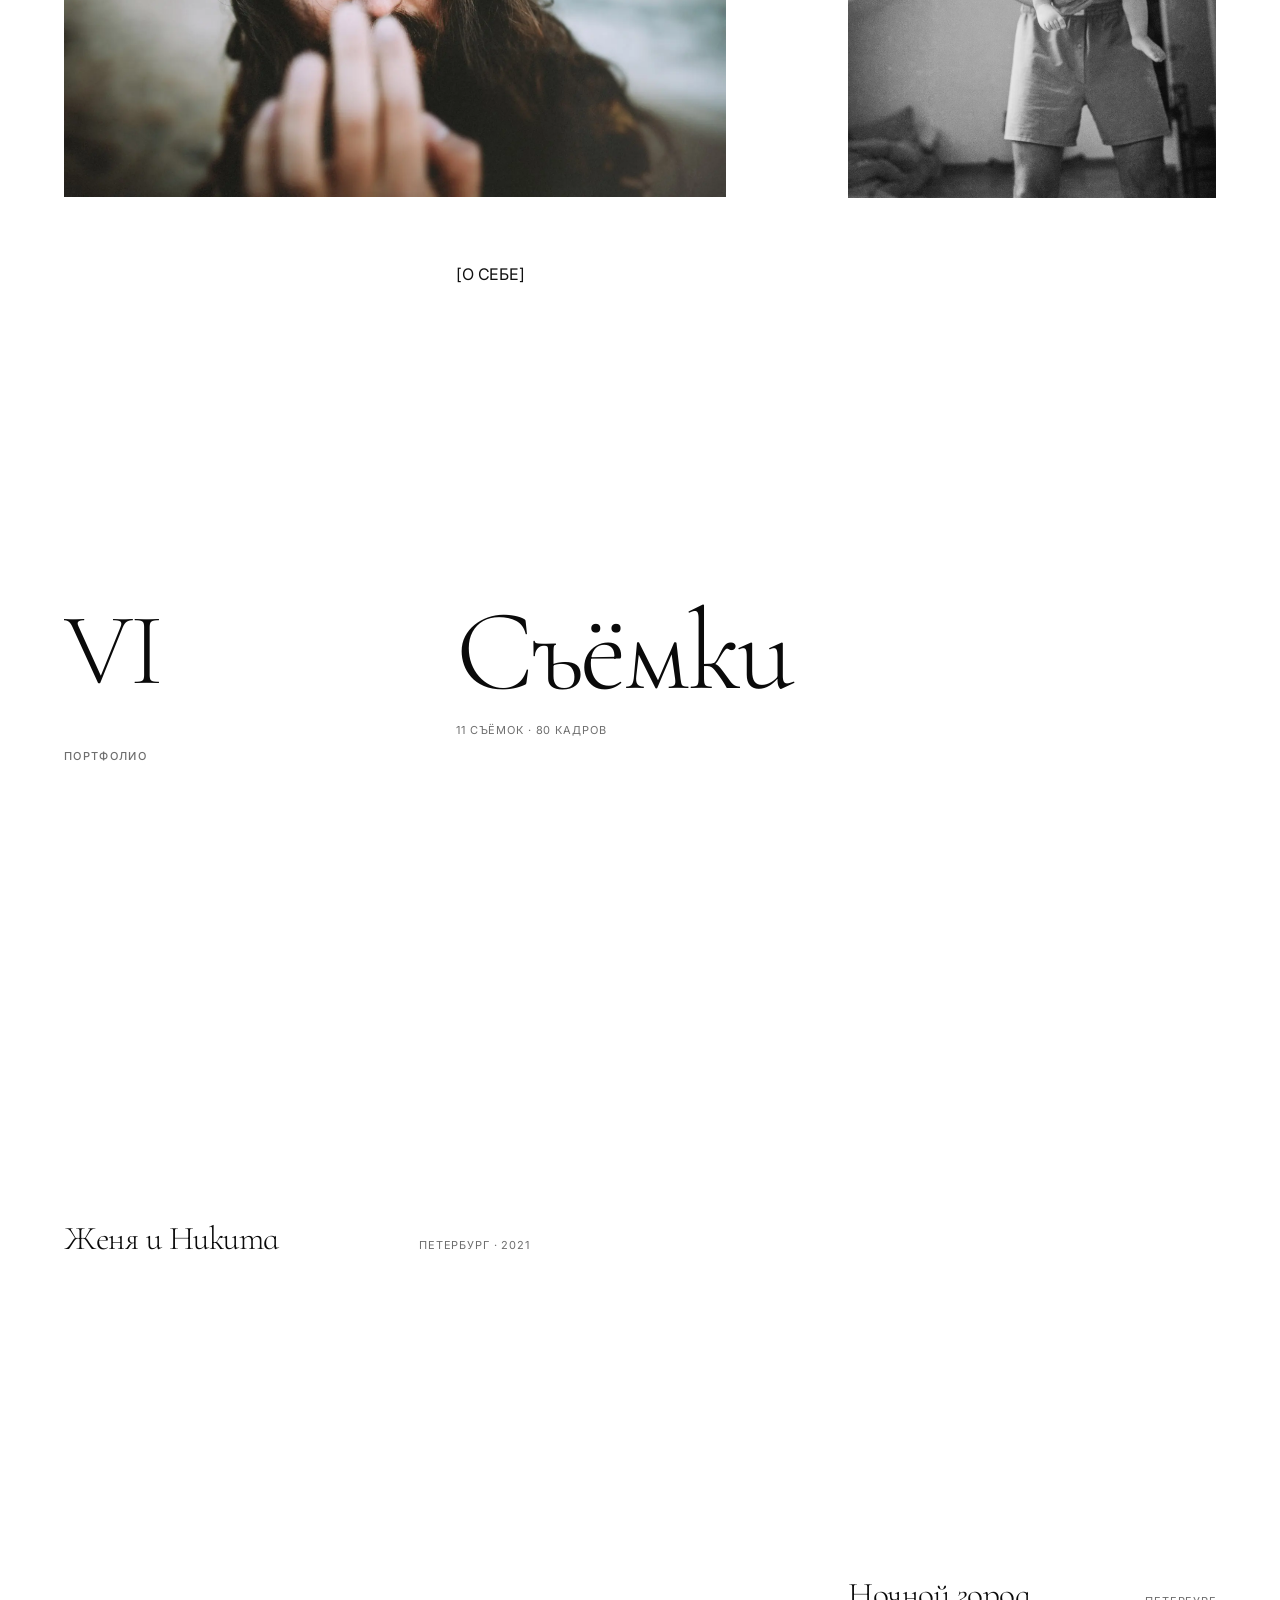
==== commit 164ba226: "Хостинг TimeWeb: убраны Selectel и Vercel Видео героя играет из репозитория (video/hero.webm), preco" ====
--- a/index.html
+++ b/index.html
@@ -12,7 +12,6 @@
 <link rel="preconnect" href="https://fonts.googleapis.com">
 <link rel="preconnect" href="https://fonts.gstatic.com" crossorigin>
 <!-- Хранилище видео героя: ранний коннект, чтобы буфер пошёл сразу (см. config.js). -->
-<link rel="preconnect" href="https://378927d7-40c7-486c-a37f-a3b5c4f454a6.selstorage.ru" crossorigin>
 <link rel="preload" as="image" href="img/hero-poster.jpg" fetchpriority="high">
 <link rel="stylesheet" href="https://fonts.googleapis.com/css2?family=Cormorant+Infant:ital,wght@0,300;1,300&family=Inter:wght@400;500&display=swap">
 <link rel="stylesheet" href="assets/base.css">
